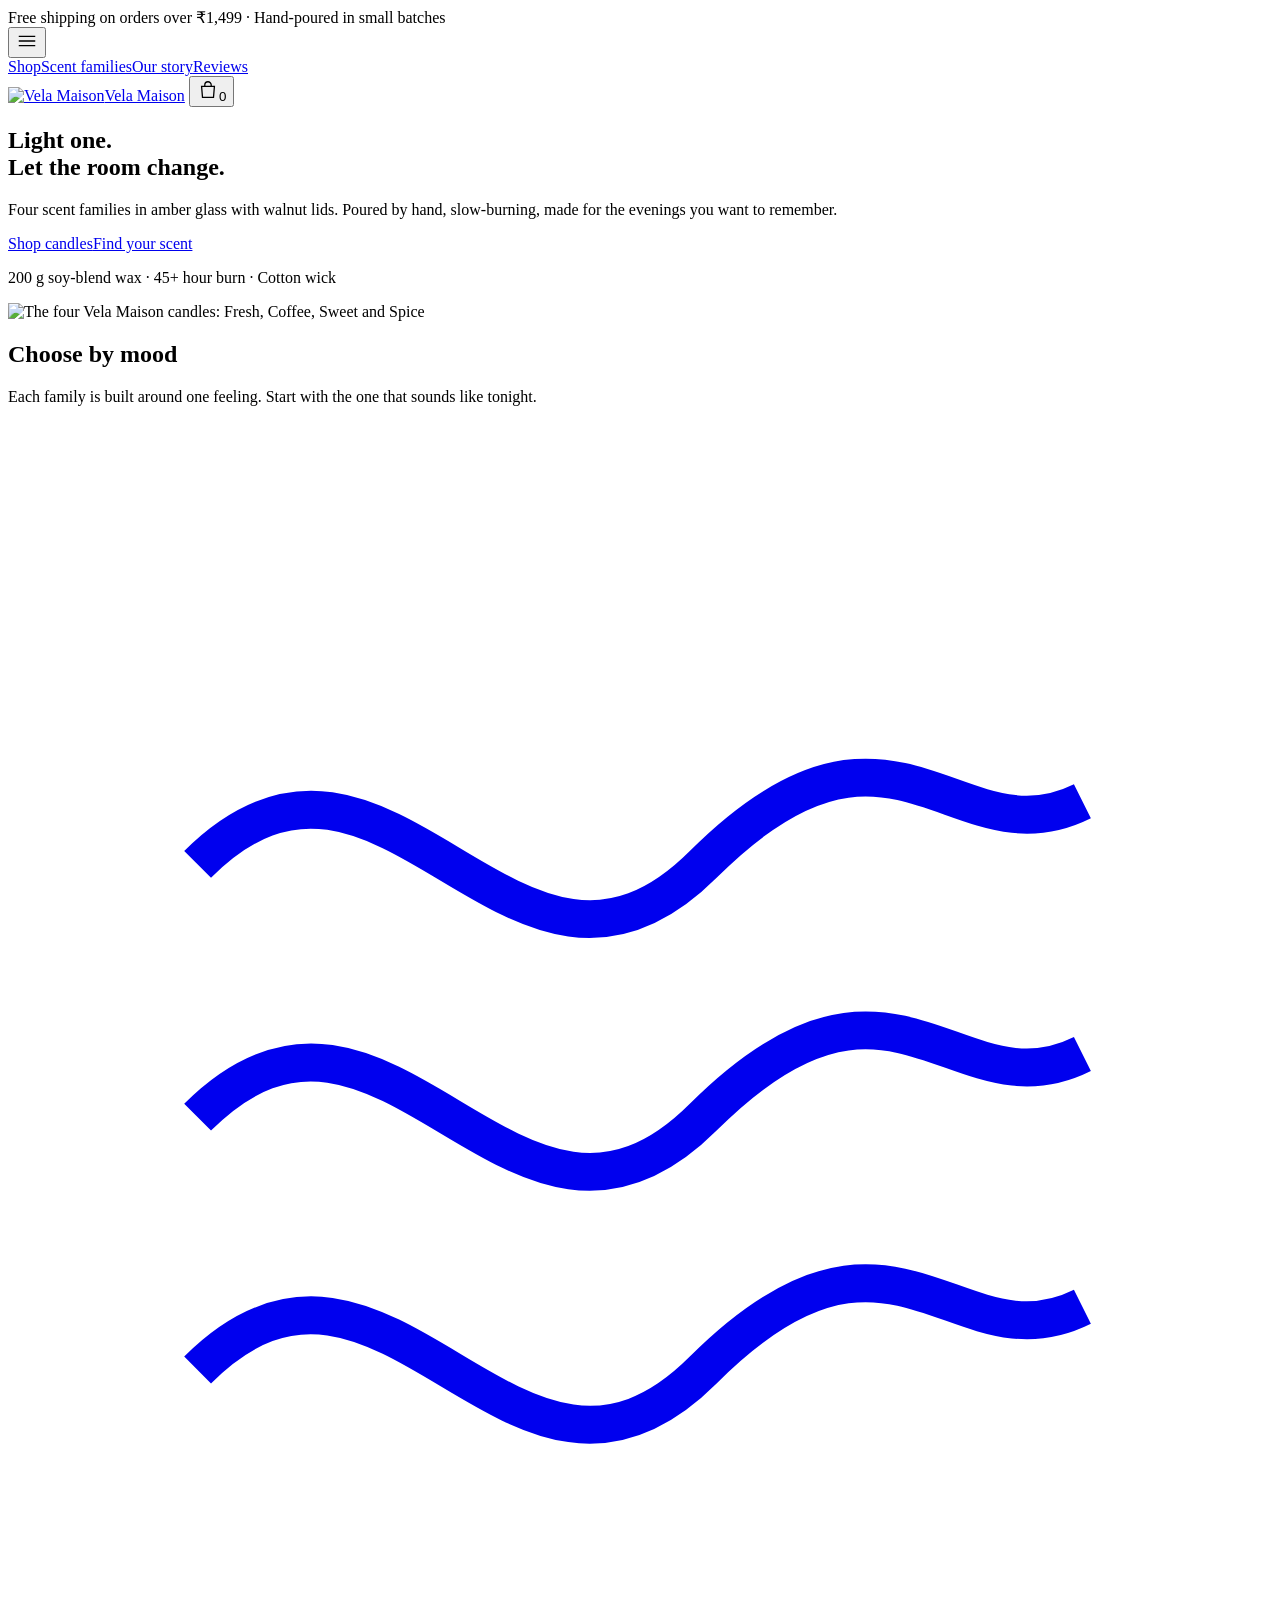
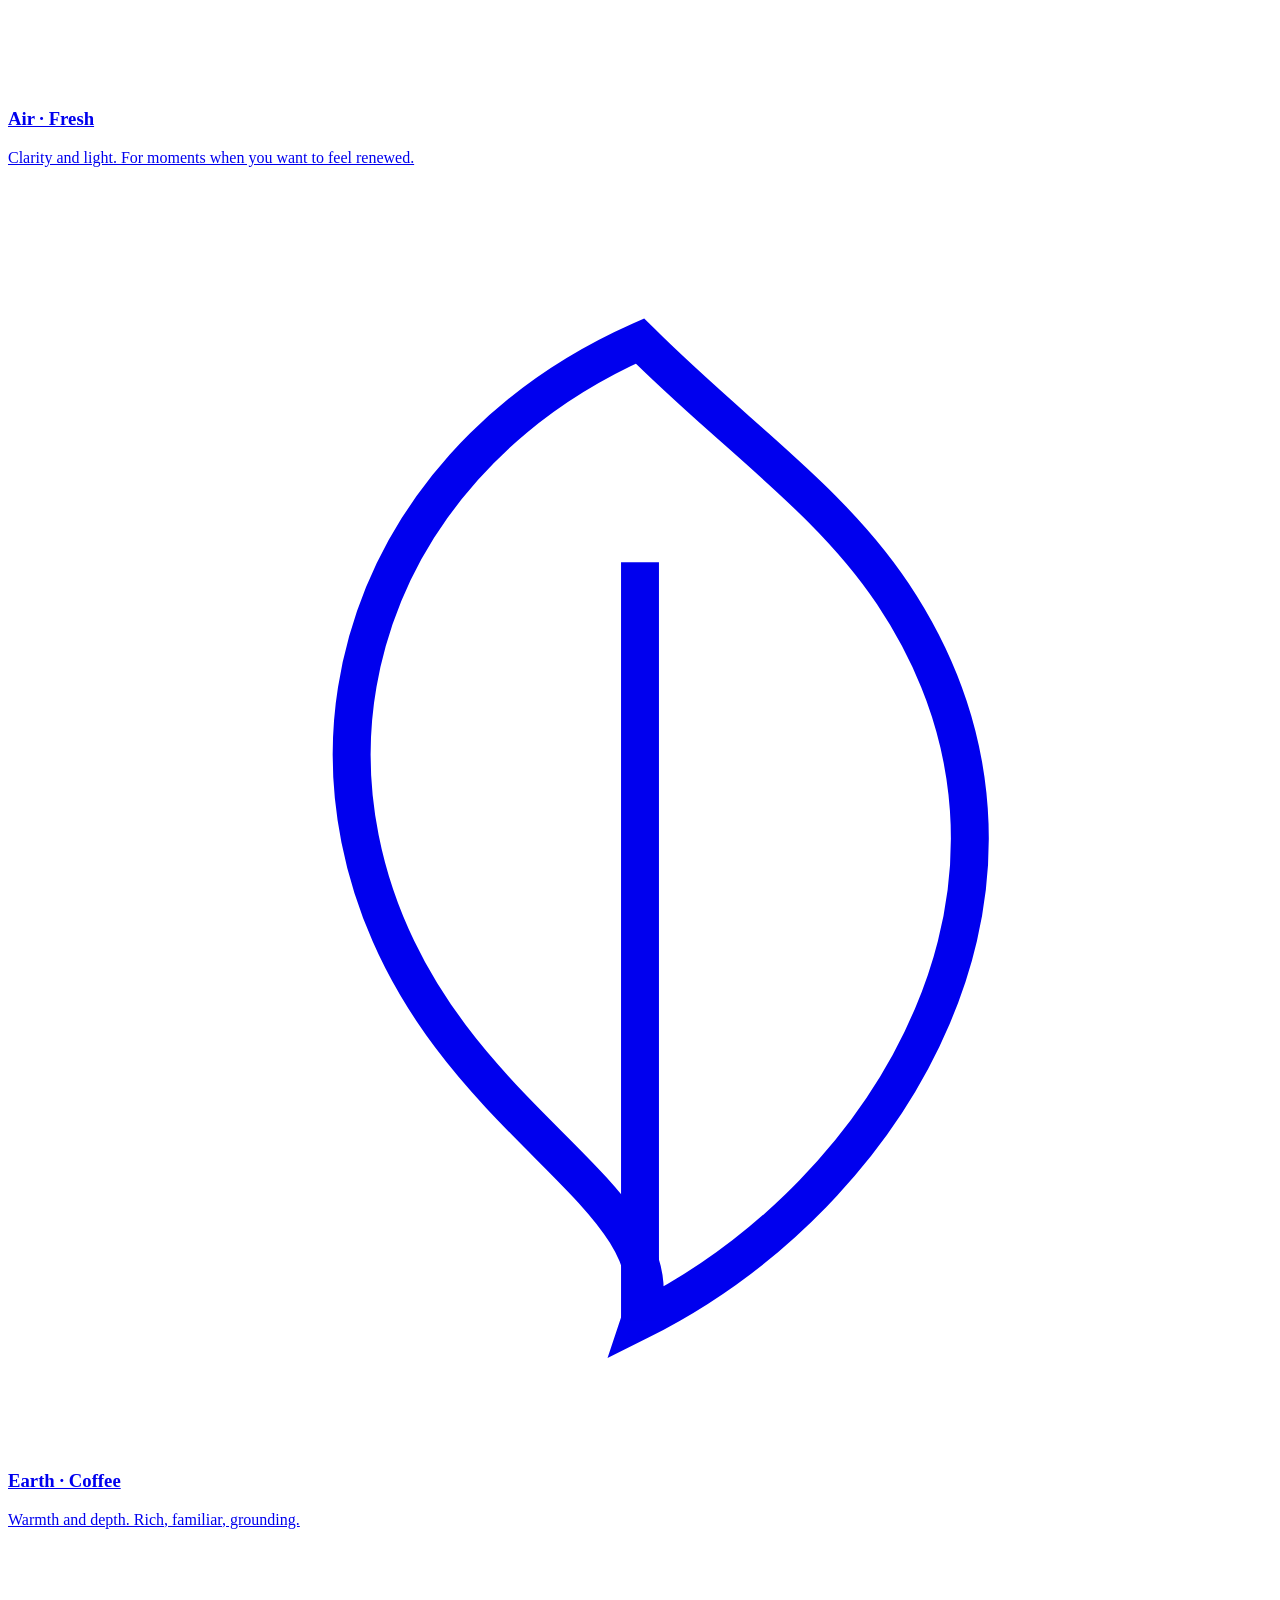
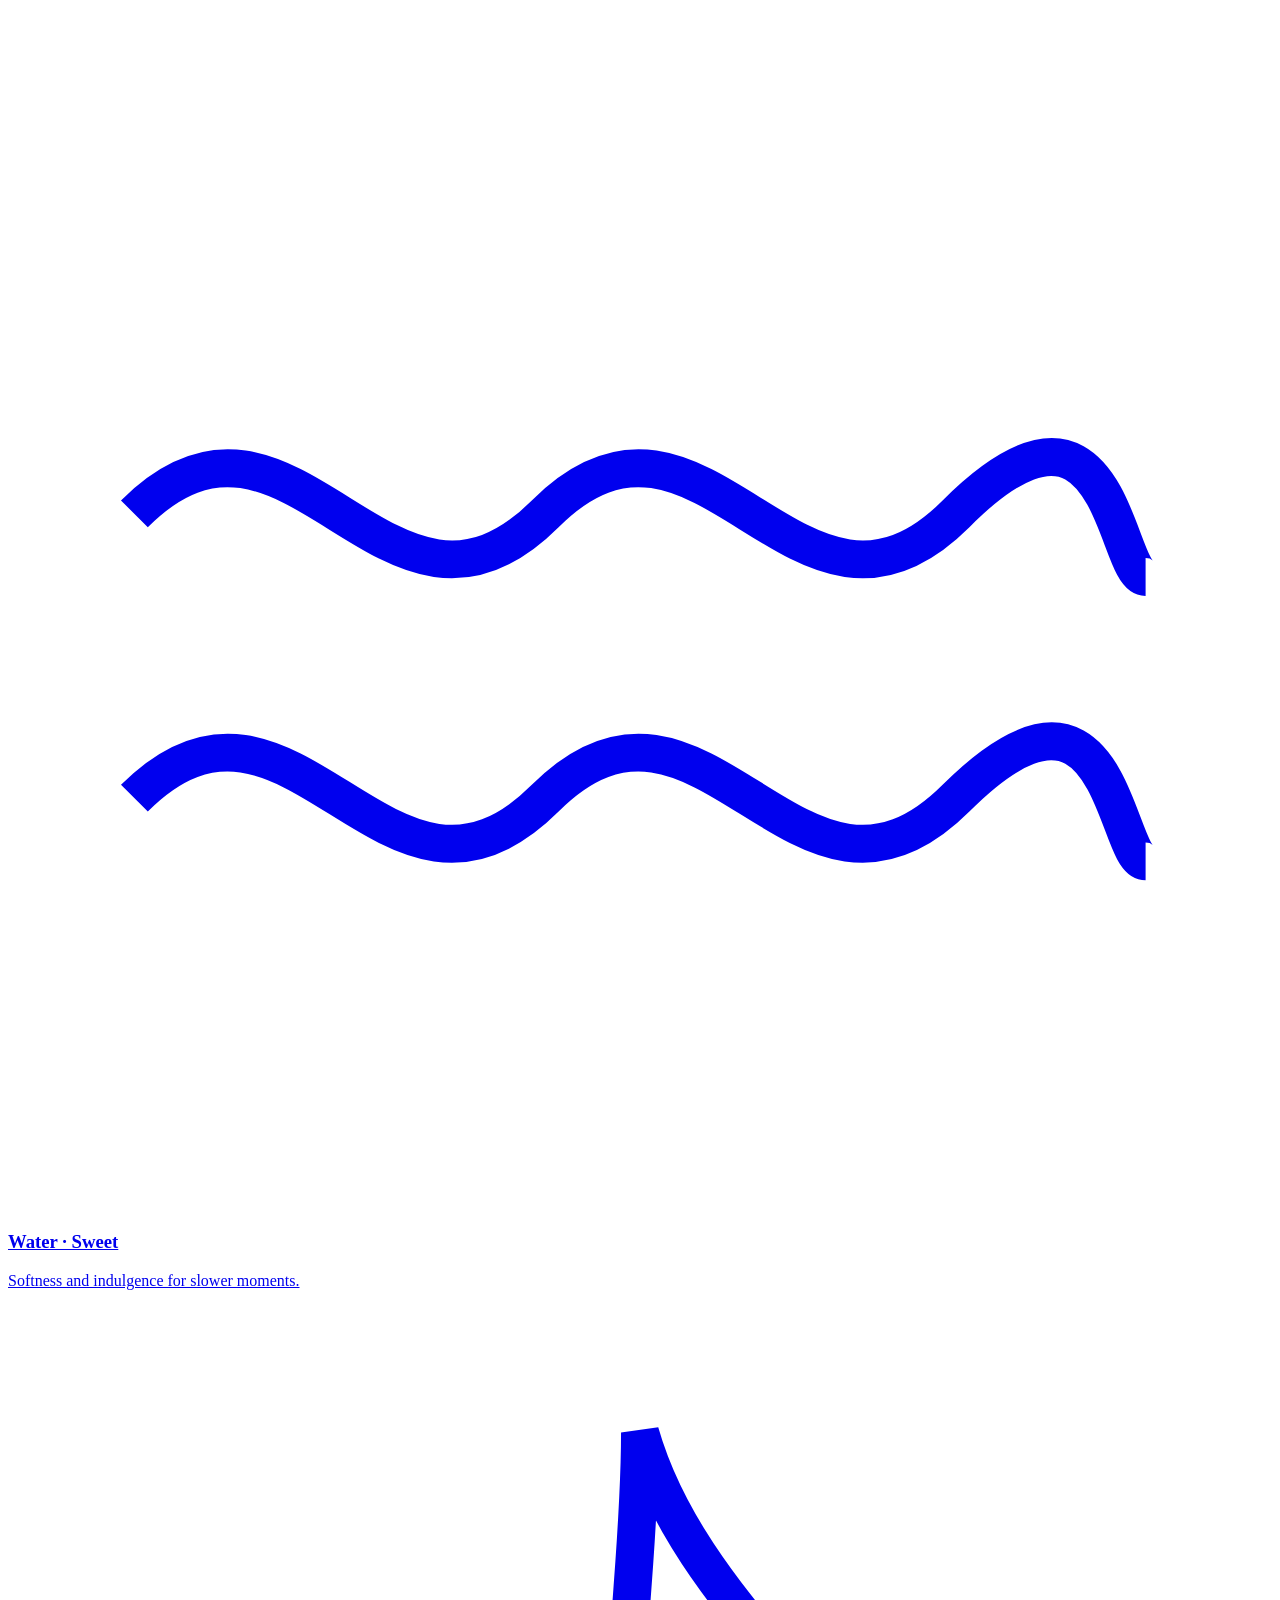
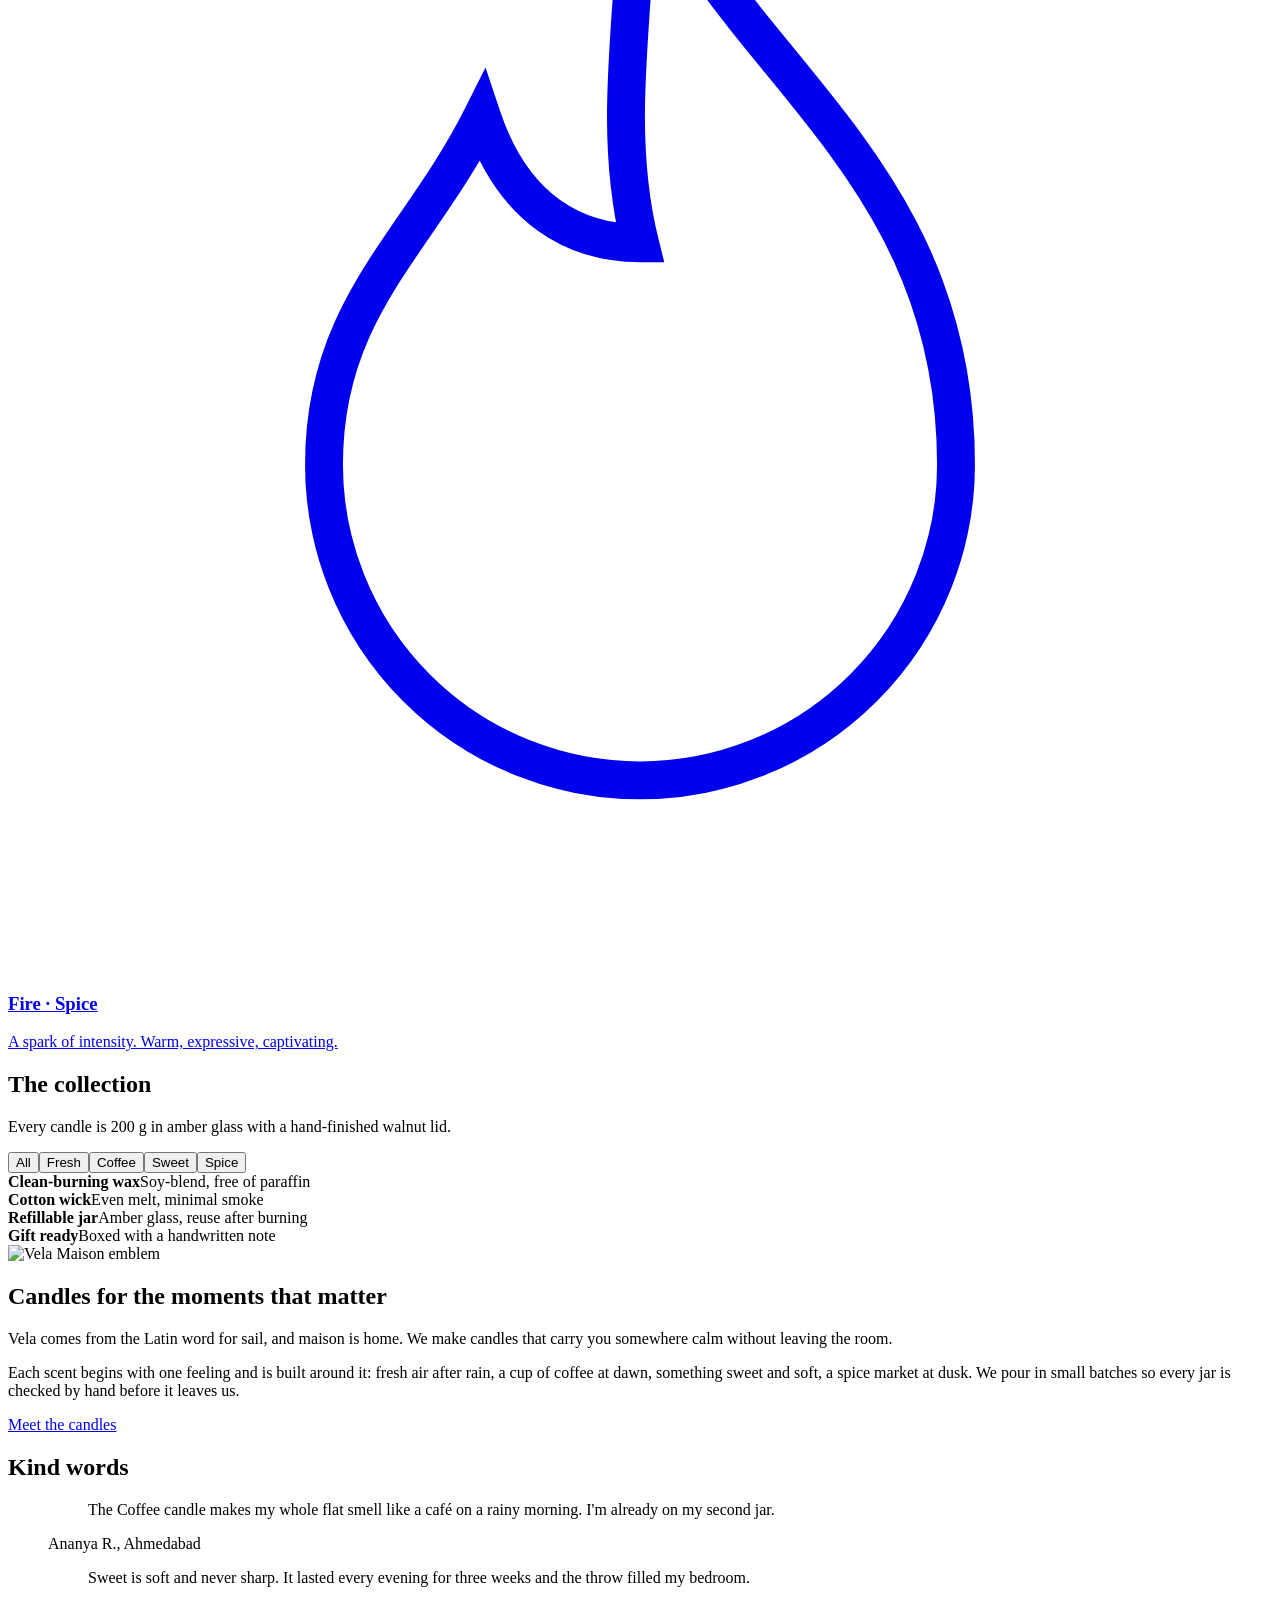
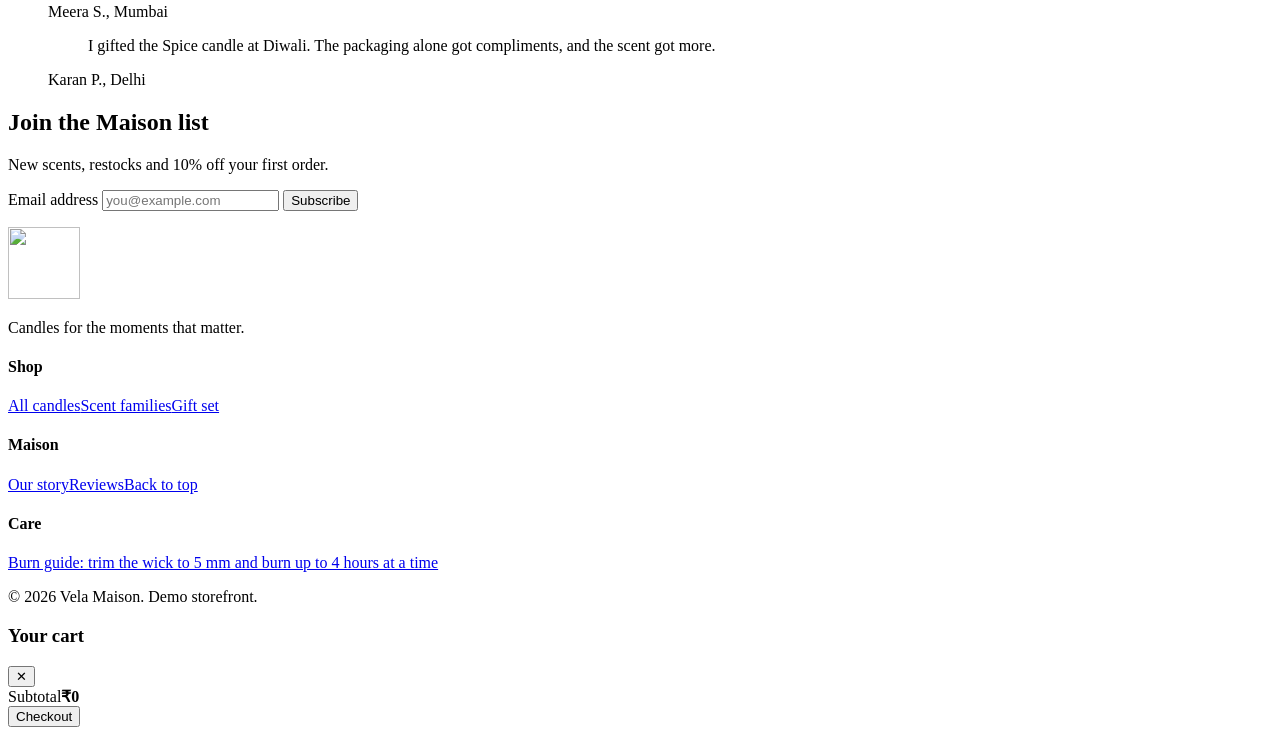
==== index.html @ 70638065 "Add index.html" ====
<!doctype html>
<html lang="en">
<head>
<meta charset="utf-8">
<meta name="viewport" content="width=device-width,initial-scale=1">
<title>Vela Maison — Candles for the moments that matter</title>
<meta name="description" content="Hand-poured candles in four scent families: Fresh, Coffee, Sweet and Spice. Amber glass, walnut lids, clean-burning wax.">
<link rel="icon" href="assets/favicon.png">
<link rel="preconnect" href="https://fonts.googleapis.com"><link rel="preconnect" href="https://fonts.gstatic.com" crossorigin>
<link href="https://fonts.googleapis.com/css2?family=Cormorant+Garamond:ital,wght@0,400;0,500;0,600;1,400&family=Jost:wght@300;400;500&display=swap" rel="stylesheet">
<link rel="stylesheet" href="assets/style.css">
</head>
<body>

<!-- section: announcement-bar -->
<div class="announce">Free shipping on orders over ₹1,499 · Hand-poured in small batches</div>

<!-- section: header -->
<header class="header" id="header">
  <button class="icon-btn menu-btn" aria-label="Open menu" data-menu-toggle><svg width="22" height="22" viewBox="0 0 24 24" fill="none" stroke="currentColor" stroke-width="1.4"><path d="M3 7h18M3 12h18M3 17h18"/></svg></button>
  <nav class="nav" id="nav" aria-label="Main">
    <a href="#collection">Shop</a><a href="#scents">Scent families</a><a href="#story">Our story</a><a href="#reviews">Reviews</a>
  </nav>
  <a class="logo" href="#top" aria-label="Vela Maison home"><img src="assets/logo.jpg" alt="Vela Maison" width="52" height="52"><span>Vela Maison</span></a>
  <button class="cart-btn" data-cart-open aria-label="Open cart"><svg width="22" height="22" viewBox="0 0 24 24" fill="none" stroke="currentColor" stroke-width="1.4"><path d="M5 8h14l-1 12H6L5 8Zm3.5 0V6.5a3.5 3.5 0 0 1 7 0V8"/></svg><span class="cart-count" data-cart-count>0</span></button>
</header>

<main id="top">
<!-- section: hero -->
<section class="hero">
  <div class="hero__copy">
    <h1>Light one.<br>Let the room change.</h1>
    <p>Four scent families in amber glass with walnut lids. Poured by hand, slow-burning, made for the evenings you want to remember.</p>
    <div class="hero__cta"><a class="btn" href="#collection">Shop candles</a><a class="btn btn--ghost" href="#scents">Find your scent</a></div>
    <p class="hero__meta">200 g soy-blend wax · 45+ hour burn · Cotton wick</p>
  </div>
  <div class="hero__media"><img src="assets/lineup.jpg" alt="The four Vela Maison candles: Fresh, Coffee, Sweet and Spice" width="1803" height="498"></div>
</section>

<!-- section: scent-families -->
<section class="section" id="scents">
  <div class="section__head"><h2>Choose by mood</h2><p>Each family is built around one feeling. Start with the one that sounds like tonight.</p></div>
  <div class="families">
    <a class="family" href="#collection" data-filter="Fresh"><svg viewBox="0 0 40 40" fill="none" stroke="currentColor" stroke-width="1.2"><path d="M6 14c6-6 10 6 16 0s8 0 12-2M6 22c6-6 10 6 16 0s8 0 12-2M6 30c6-6 10 6 16 0s8 0 12-2"/></svg><h3>Air · Fresh</h3><p>Clarity and light. For moments when you want to feel renewed.</p></a>
    <a class="family" href="#collection" data-filter="Coffee"><svg viewBox="0 0 40 40" fill="none" stroke="currentColor" stroke-width="1.2"><path d="M20 5c-9 4-12 14-6 22 3 4 7 6 6 9 8-4 14-14 8-23-2-3-5-5-8-8Z"/><path d="M20 12v24"/></svg><h3>Earth · Coffee</h3><p>Warmth and depth. Rich, familiar, grounding.</p></a>
    <a class="family" href="#collection" data-filter="Sweet"><svg viewBox="0 0 40 40" fill="none" stroke="currentColor" stroke-width="1.2"><path d="M4 18c5-5 8 5 13 0s8 5 13 0 5 2 6 2M4 27c5-5 8 5 13 0s8 5 13 0 5 2 6 2"/></svg><h3>Water · Sweet</h3><p>Softness and indulgence for slower moments.</p></a>
    <a class="family" href="#collection" data-filter="Spice"><svg viewBox="0 0 40 40" fill="none" stroke="currentColor" stroke-width="1.2"><path d="M20 4c2 7 10 10 10 20a10 10 0 0 1-20 0c0-5 3-7 5-11 1 3 3 4 5 4-1-4 0-8 0-13Z"/></svg><h3>Fire · Spice</h3><p>A spark of intensity. Warm, expressive, captivating.</p></a>
  </div>
</section>

<!-- section: product-grid -->
<section class="section section--dark" id="collection">
  <div class="section__head"><h2>The collection</h2><p>Every candle is 200 g in amber glass with a hand-finished walnut lid.</p></div>
  <div class="filters" role="tablist" aria-label="Filter by scent family">
    <button class="chip is-active" data-filter="All">All</button><button class="chip" data-filter="Fresh">Fresh</button><button class="chip" data-filter="Coffee">Coffee</button><button class="chip" data-filter="Sweet">Sweet</button><button class="chip" data-filter="Spice">Spice</button>
  </div>
  <div class="grid" id="productGrid"></div>
</section>

<!-- section: feature-band -->
<section class="band">
  <div><strong>Clean-burning wax</strong><span>Soy-blend, free of paraffin</span></div>
  <div><strong>Cotton wick</strong><span>Even melt, minimal smoke</span></div>
  <div><strong>Refillable jar</strong><span>Amber glass, reuse after burning</span></div>
  <div><strong>Gift ready</strong><span>Boxed with a handwritten note</span></div>
</section>

<!-- section: story -->
<section class="story section" id="story">
  <div class="story__media"><img src="assets/logo.jpg" alt="Vela Maison emblem" width="894" height="894" loading="lazy"></div>
  <div class="story__copy">
    <h2>Candles for the moments that matter</h2>
    <p>Vela comes from the Latin word for sail, and maison is home. We make candles that carry you somewhere calm without leaving the room.</p>
    <p>Each scent begins with one feeling and is built around it: fresh air after rain, a cup of coffee at dawn, something sweet and soft, a spice market at dusk. We pour in small batches so every jar is checked by hand before it leaves us.</p>
    <a class="btn btn--ghost" href="#collection">Meet the candles</a>
  </div>
</section>

<!-- section: reviews -->
<section class="section section--dark" id="reviews">
  <div class="section__head"><h2>Kind words</h2></div>
  <div class="reviews">
    <figure><blockquote>The Coffee candle makes my whole flat smell like a café on a rainy morning. I'm already on my second jar.</blockquote><figcaption>Ananya R., Ahmedabad</figcaption></figure>
    <figure><blockquote>Sweet is soft and never sharp. It lasted every evening for three weeks and the throw filled my bedroom.</blockquote><figcaption>Meera S., Mumbai</figcaption></figure>
    <figure><blockquote>I gifted the Spice candle at Diwali. The packaging alone got compliments, and the scent got more.</blockquote><figcaption>Karan P., Delhi</figcaption></figure>
  </div>
</section>

<!-- section: newsletter -->
<section class="section news">
  <h2>Join the Maison list</h2>
  <p>New scents, restocks and 10% off your first order.</p>
  <form class="news__form" id="newsForm" novalidate>
    <label class="sr" for="email">Email address</label>
    <input id="email" type="email" placeholder="you@example.com" required autocomplete="email">
    <button class="btn" type="submit">Subscribe</button>
  </form>
  <p class="news__msg" id="newsMsg" role="status"></p>
</section>
</main>

<!-- section: footer -->
<footer class="footer">
  <div class="footer__brand"><img src="assets/logo.jpg" alt="" width="72" height="72"><p>Candles for the moments that matter.</p></div>
  <div><h4>Shop</h4><a href="#collection">All candles</a><a href="#scents">Scent families</a><a href="#collection">Gift set</a></div>
  <div><h4>Maison</h4><a href="#story">Our story</a><a href="#reviews">Reviews</a><a href="#top">Back to top</a></div>
  <div><h4>Care</h4><a href="#story">Burn guide: trim the wick to 5 mm and burn up to 4 hours at a time</a></div>
  <p class="footer__legal">© 2026 Vela Maison. Demo storefront.</p>
</footer>

<!-- section: cart-drawer -->
<div class="overlay" data-close></div>
<aside class="drawer" id="cart" aria-label="Cart" aria-hidden="true">
  <div class="drawer__head"><h3>Your cart</h3><button class="icon-btn" data-close aria-label="Close cart">✕</button></div>
  <div class="drawer__body" id="cartItems"></div>
  <div class="drawer__foot">
    <div class="ship" id="shipNote"></div>
    <div class="row"><span>Subtotal</span><strong id="cartTotal">₹0</strong></div>
    <button class="btn btn--full" id="checkoutBtn">Checkout</button>
  </div>
</aside>

<!-- section: quick-view -->
<div class="modal" id="modal" aria-hidden="true" role="dialog" aria-modal="true" aria-label="Product details"><div class="modal__box" id="modalBox"></div></div>
<div class="toast" id="toast" role="status"></div>
<script src="assets/app.js"></script>
</body>
</html>
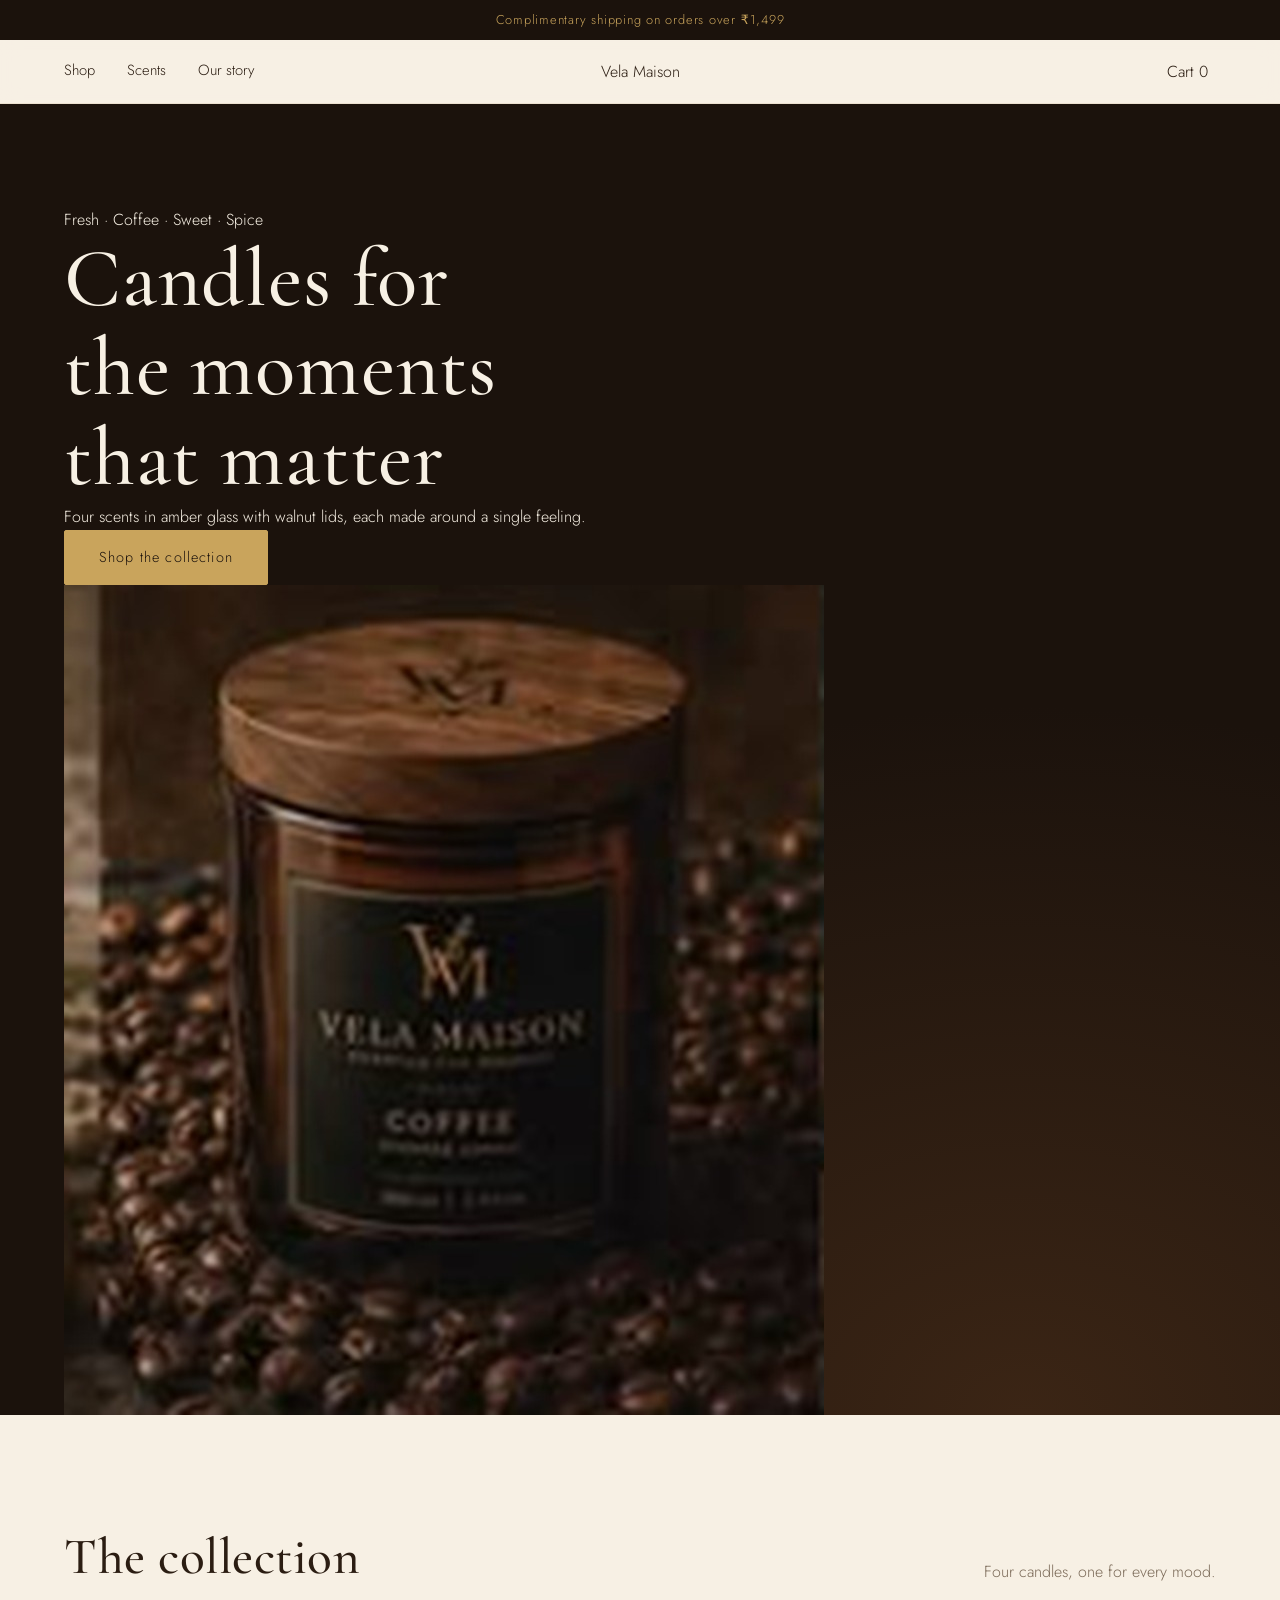
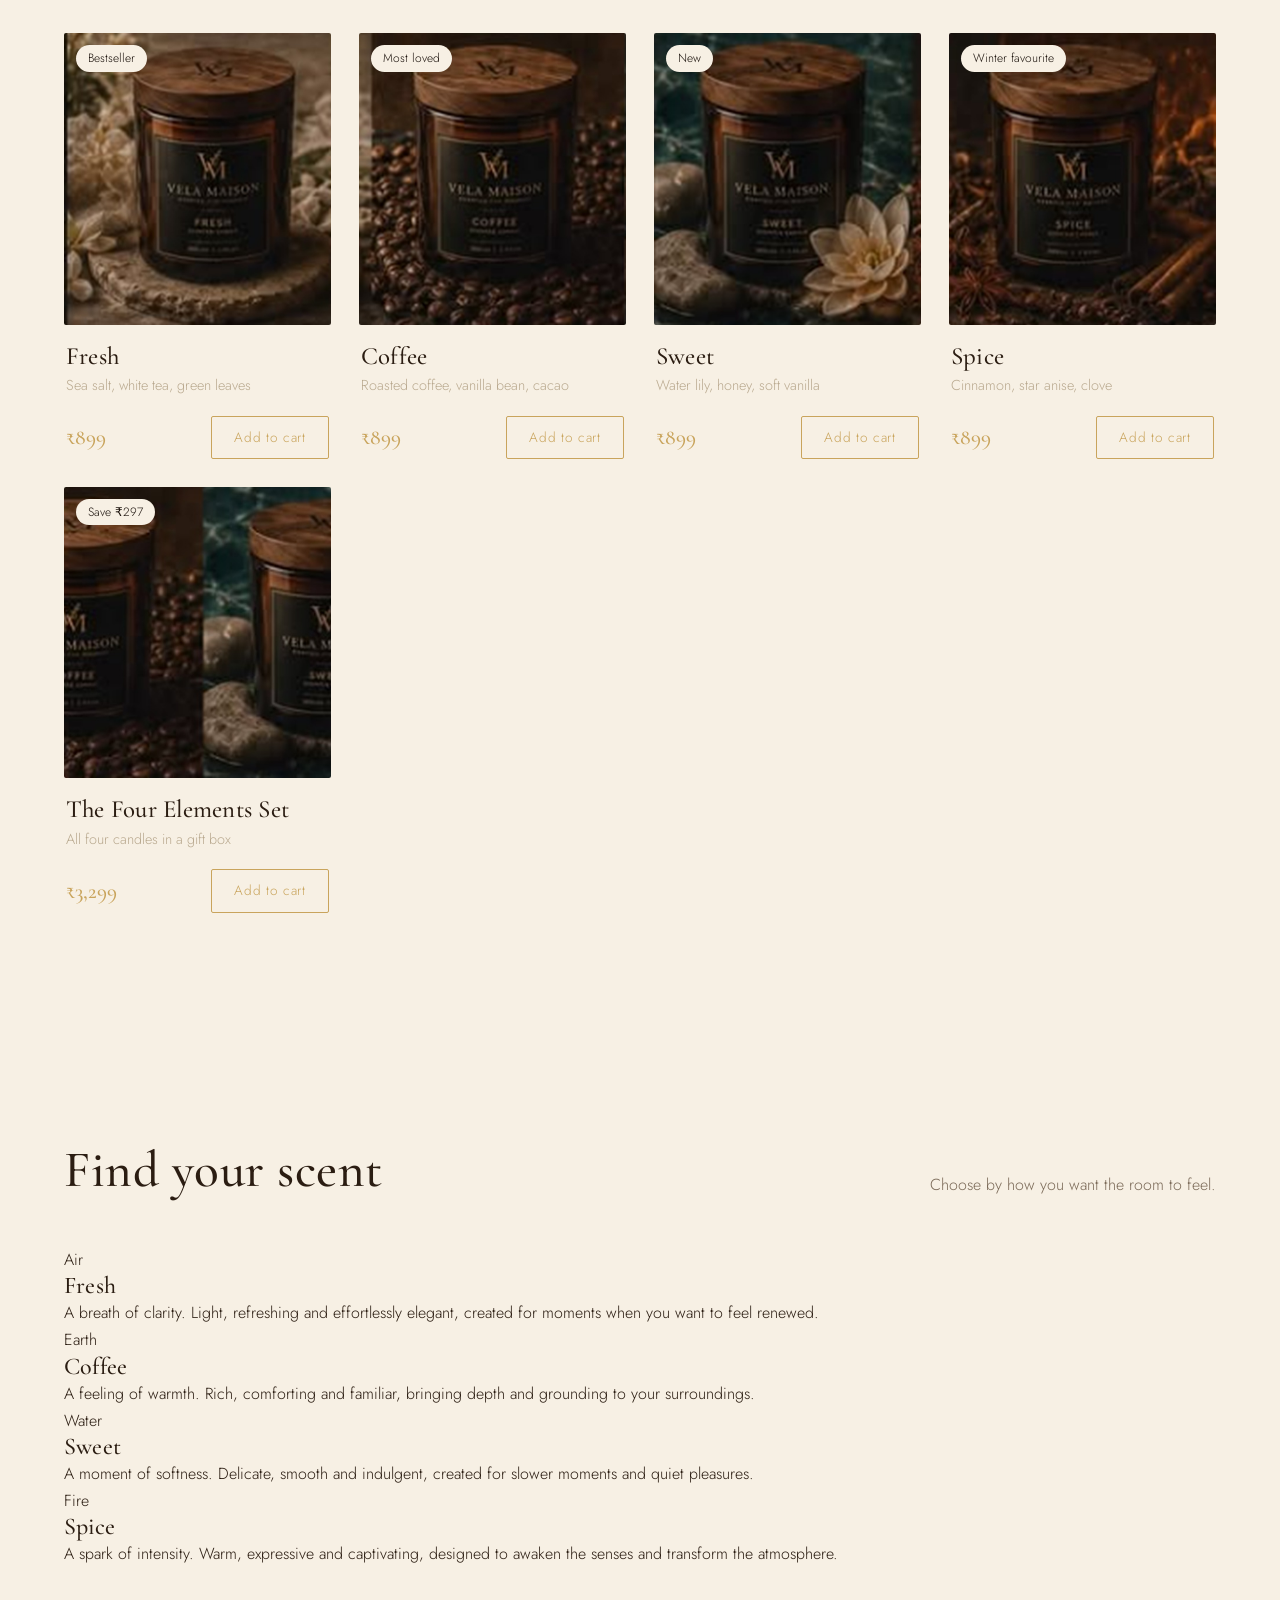
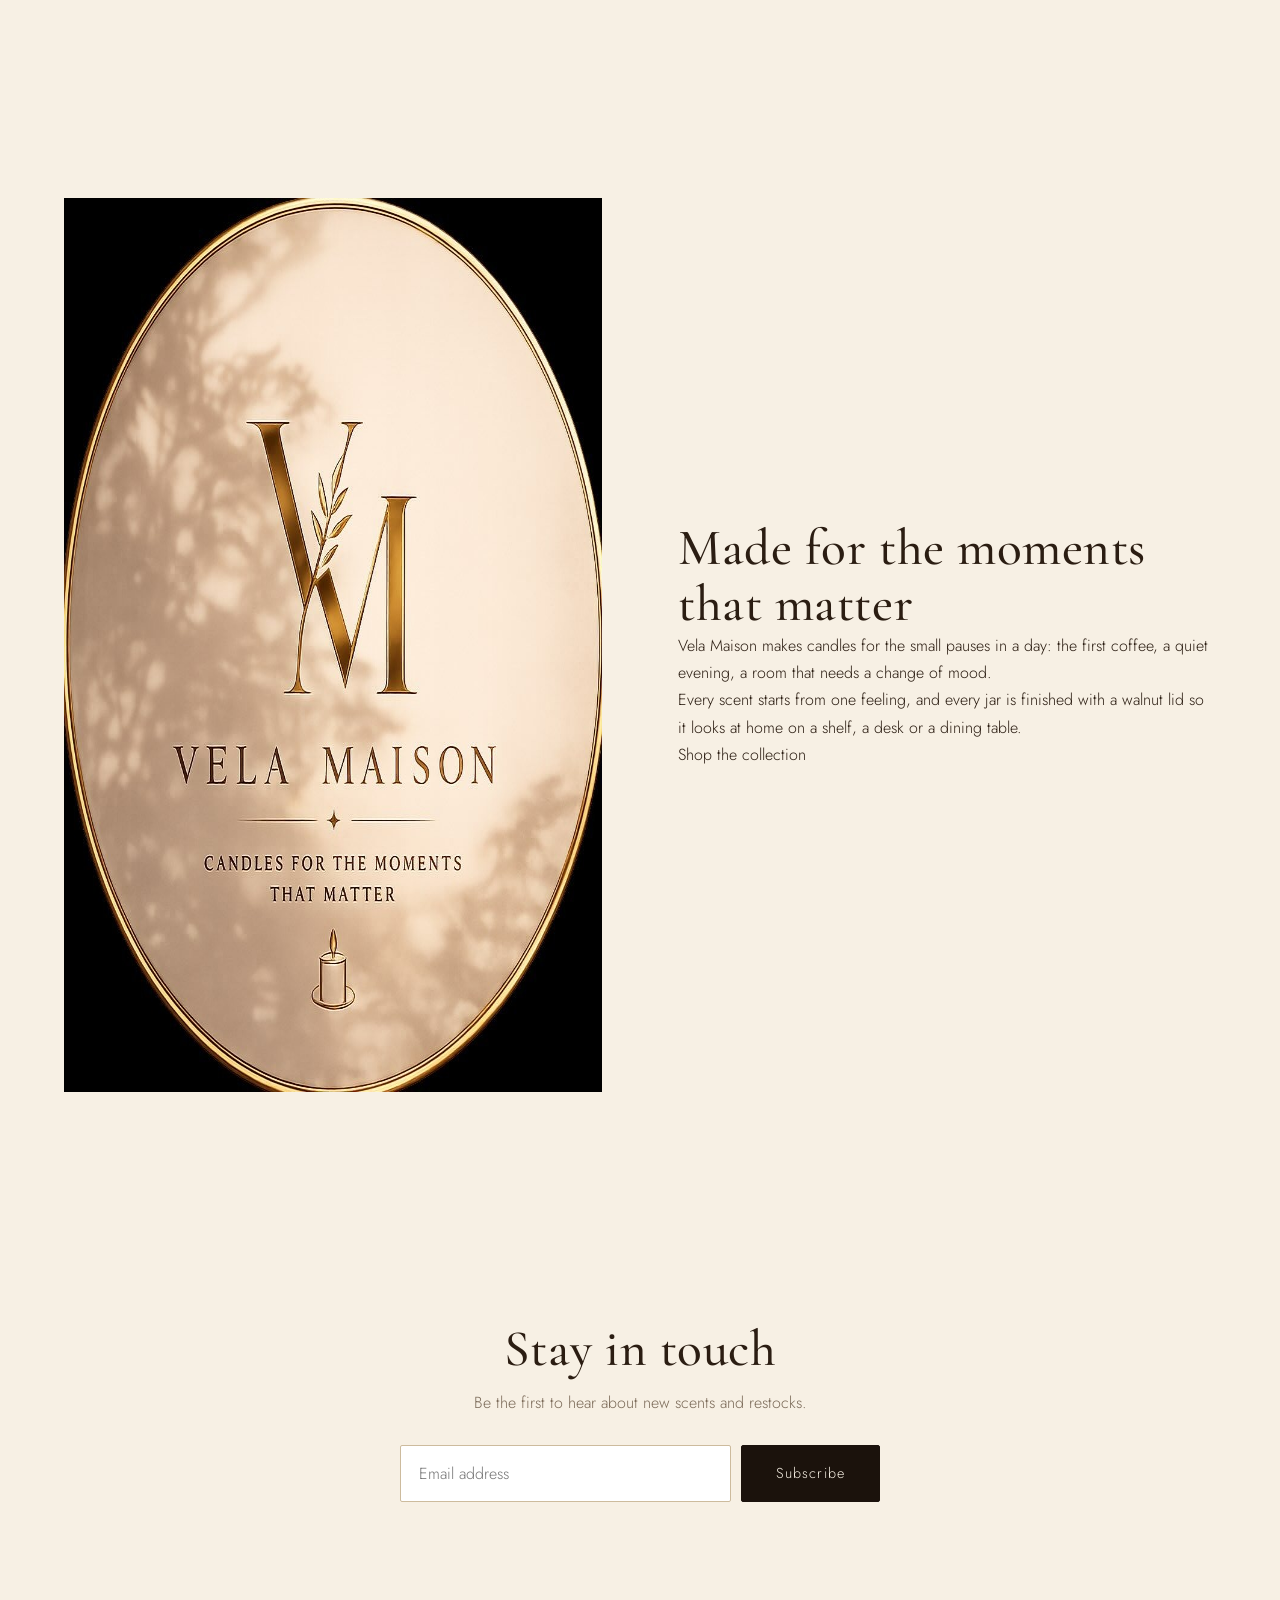
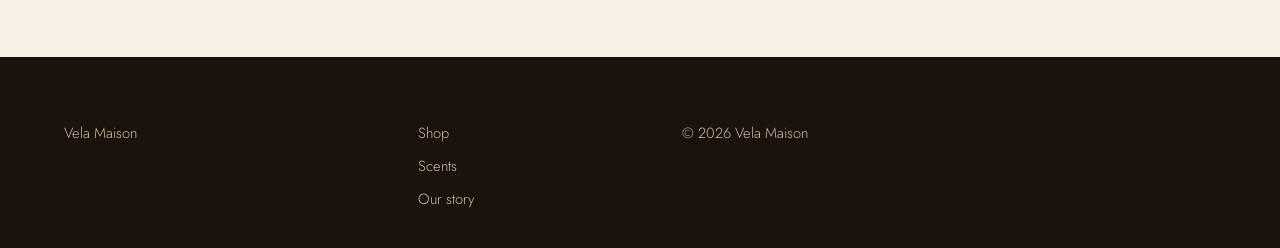
==== commit 9c306352: "Add index.html" ====
--- a/index.html
+++ b/index.html
@@ -3,96 +3,73 @@
 <head>
 <meta charset="utf-8">
 <meta name="viewport" content="width=device-width,initial-scale=1">
-<title>Vela Maison — Candles for the moments that matter</title>
-<meta name="description" content="Hand-poured candles in four scent families: Fresh, Coffee, Sweet and Spice. Amber glass, walnut lids, clean-burning wax.">
+<title>Vela Maison | Candles for the moments that matter</title>
+<meta name="description" content="Candles in four scent families: Fresh, Coffee, Sweet and Spice. Amber glass jars with walnut lids.">
 <link rel="icon" href="assets/favicon.png">
 <link rel="preconnect" href="https://fonts.googleapis.com"><link rel="preconnect" href="https://fonts.gstatic.com" crossorigin>
-<link href="https://fonts.googleapis.com/css2?family=Cormorant+Garamond:ital,wght@0,400;0,500;0,600;1,400&family=Jost:wght@300;400;500&display=swap" rel="stylesheet">
+<link href="https://fonts.googleapis.com/css2?family=Cormorant+Garamond:ital,wght@0,400;0,500;1,400&family=Jost:wght@300;400;500&display=swap" rel="stylesheet">
 <link rel="stylesheet" href="assets/style.css">
 </head>
 <body>
 
 <!-- section: announcement-bar -->
-<div class="announce">Free shipping on orders over ₹1,499 · Hand-poured in small batches</div>
+<div class="announce">Complimentary shipping on orders over ₹1,499</div>
 
 <!-- section: header -->
-<header class="header" id="header">
-  <button class="icon-btn menu-btn" aria-label="Open menu" data-menu-toggle><svg width="22" height="22" viewBox="0 0 24 24" fill="none" stroke="currentColor" stroke-width="1.4"><path d="M3 7h18M3 12h18M3 17h18"/></svg></button>
-  <nav class="nav" id="nav" aria-label="Main">
-    <a href="#collection">Shop</a><a href="#scents">Scent families</a><a href="#story">Our story</a><a href="#reviews">Reviews</a>
-  </nav>
-  <a class="logo" href="#top" aria-label="Vela Maison home"><img src="assets/logo.jpg" alt="Vela Maison" width="52" height="52"><span>Vela Maison</span></a>
-  <button class="cart-btn" data-cart-open aria-label="Open cart"><svg width="22" height="22" viewBox="0 0 24 24" fill="none" stroke="currentColor" stroke-width="1.4"><path d="M5 8h14l-1 12H6L5 8Zm3.5 0V6.5a3.5 3.5 0 0 1 7 0V8"/></svg><span class="cart-count" data-cart-count>0</span></button>
+<header class="header">
+  <button class="icon-btn menu-btn" aria-label="Menu" data-menu-toggle><svg width="22" height="22" viewBox="0 0 24 24" fill="none" stroke="currentColor" stroke-width="1.3"><path d="M3 8h18M3 16h18"/></svg></button>
+  <nav class="nav" id="nav" aria-label="Main"><a href="#shop">Shop</a><a href="#scents">Scents</a><a href="#story">Our story</a></nav>
+  <a class="wordmark" href="#top">Vela Maison</a>
+  <button class="cart-btn" data-cart-open aria-label="Open cart">Cart <span data-cart-count>0</span></button>
 </header>
 
 <main id="top">
 <!-- section: hero -->
 <section class="hero">
-  <div class="hero__copy">
-    <h1>Light one.<br>Let the room change.</h1>
-    <p>Four scent families in amber glass with walnut lids. Poured by hand, slow-burning, made for the evenings you want to remember.</p>
-    <div class="hero__cta"><a class="btn" href="#collection">Shop candles</a><a class="btn btn--ghost" href="#scents">Find your scent</a></div>
-    <p class="hero__meta">200 g soy-blend wax · 45+ hour burn · Cotton wick</p>
+  <div class="hero__text">
+    <p class="hero__kicker">Fresh · Coffee · Sweet · Spice</p>
+    <h1>Candles for the moments that matter</h1>
+    <p class="hero__sub">Four scents in amber glass with walnut lids, each made around a single feeling.</p>
+    <a class="btn" href="#shop">Shop the collection</a>
   </div>
-  <div class="hero__media"><img src="assets/lineup.jpg" alt="The four Vela Maison candles: Fresh, Coffee, Sweet and Spice" width="1803" height="498"></div>
+  <a class="hero__img" href="#shop" aria-label="Shop the collection"><img src="assets/coffee.jpg" alt="Coffee candle in amber glass with a walnut lid, resting on coffee beans" width="760" height="830"></a>
 </section>
 
-<!-- section: scent-families -->
-<section class="section" id="scents">
-  <div class="section__head"><h2>Choose by mood</h2><p>Each family is built around one feeling. Start with the one that sounds like tonight.</p></div>
-  <div class="families">
-    <a class="family" href="#collection" data-filter="Fresh"><svg viewBox="0 0 40 40" fill="none" stroke="currentColor" stroke-width="1.2"><path d="M6 14c6-6 10 6 16 0s8 0 12-2M6 22c6-6 10 6 16 0s8 0 12-2M6 30c6-6 10 6 16 0s8 0 12-2"/></svg><h3>Air · Fresh</h3><p>Clarity and light. For moments when you want to feel renewed.</p></a>
-    <a class="family" href="#collection" data-filter="Coffee"><svg viewBox="0 0 40 40" fill="none" stroke="currentColor" stroke-width="1.2"><path d="M20 5c-9 4-12 14-6 22 3 4 7 6 6 9 8-4 14-14 8-23-2-3-5-5-8-8Z"/><path d="M20 12v24"/></svg><h3>Earth · Coffee</h3><p>Warmth and depth. Rich, familiar, grounding.</p></a>
-    <a class="family" href="#collection" data-filter="Sweet"><svg viewBox="0 0 40 40" fill="none" stroke="currentColor" stroke-width="1.2"><path d="M4 18c5-5 8 5 13 0s8 5 13 0 5 2 6 2M4 27c5-5 8 5 13 0s8 5 13 0 5 2 6 2"/></svg><h3>Water · Sweet</h3><p>Softness and indulgence for slower moments.</p></a>
-    <a class="family" href="#collection" data-filter="Spice"><svg viewBox="0 0 40 40" fill="none" stroke="currentColor" stroke-width="1.2"><path d="M20 4c2 7 10 10 10 20a10 10 0 0 1-20 0c0-5 3-7 5-11 1 3 3 4 5 4-1-4 0-8 0-13Z"/></svg><h3>Fire · Spice</h3><p>A spark of intensity. Warm, expressive, captivating.</p></a>
+<!-- section: product-grid -->
+<section class="section" id="shop">
+  <div class="section__head"><h2>The collection</h2><p>Four candles, one for every mood.</p></div>
+  <div class="grid" id="productGrid"></div>
+</section>
+
+<!-- section: scent-guide -->
+<section class="section section--tint" id="scents">
+  <div class="section__head"><h2>Find your scent</h2><p>Choose by how you want the room to feel.</p></div>
+  <div class="guide">
+    <a href="#shop" data-view="fresh"><span>Air</span><h3>Fresh</h3><p>A breath of clarity. Light, refreshing and effortlessly elegant, created for moments when you want to feel renewed.</p></a>
+    <a href="#shop" data-view="coffee"><span>Earth</span><h3>Coffee</h3><p>A feeling of warmth. Rich, comforting and familiar, bringing depth and grounding to your surroundings.</p></a>
+    <a href="#shop" data-view="sweet"><span>Water</span><h3>Sweet</h3><p>A moment of softness. Delicate, smooth and indulgent, created for slower moments and quiet pleasures.</p></a>
+    <a href="#shop" data-view="spice"><span>Fire</span><h3>Spice</h3><p>A spark of intensity. Warm, expressive and captivating, designed to awaken the senses and transform the atmosphere.</p></a>
   </div>
 </section>
 
-<!-- section: product-grid -->
-<section class="section section--dark" id="collection">
-  <div class="section__head"><h2>The collection</h2><p>Every candle is 200 g in amber glass with a hand-finished walnut lid.</p></div>
-  <div class="filters" role="tablist" aria-label="Filter by scent family">
-    <button class="chip is-active" data-filter="All">All</button><button class="chip" data-filter="Fresh">Fresh</button><button class="chip" data-filter="Coffee">Coffee</button><button class="chip" data-filter="Sweet">Sweet</button><button class="chip" data-filter="Spice">Spice</button>
-  </div>
-  <div class="grid" id="productGrid"></div>
-</section>
-
-<!-- section: feature-band -->
-<section class="band">
-  <div><strong>Clean-burning wax</strong><span>Soy-blend, free of paraffin</span></div>
-  <div><strong>Cotton wick</strong><span>Even melt, minimal smoke</span></div>
-  <div><strong>Refillable jar</strong><span>Amber glass, reuse after burning</span></div>
-  <div><strong>Gift ready</strong><span>Boxed with a handwritten note</span></div>
-</section>
-
 <!-- section: story -->
-<section class="story section" id="story">
-  <div class="story__media"><img src="assets/logo.jpg" alt="Vela Maison emblem" width="894" height="894" loading="lazy"></div>
-  <div class="story__copy">
-    <h2>Candles for the moments that matter</h2>
-    <p>Vela comes from the Latin word for sail, and maison is home. We make candles that carry you somewhere calm without leaving the room.</p>
-    <p>Each scent begins with one feeling and is built around it: fresh air after rain, a cup of coffee at dawn, something sweet and soft, a spice market at dusk. We pour in small batches so every jar is checked by hand before it leaves us.</p>
-    <a class="btn btn--ghost" href="#collection">Meet the candles</a>
-  </div>
-</section>
-
-<!-- section: reviews -->
-<section class="section section--dark" id="reviews">
-  <div class="section__head"><h2>Kind words</h2></div>
-  <div class="reviews">
-    <figure><blockquote>The Coffee candle makes my whole flat smell like a café on a rainy morning. I'm already on my second jar.</blockquote><figcaption>Ananya R., Ahmedabad</figcaption></figure>
-    <figure><blockquote>Sweet is soft and never sharp. It lasted every evening for three weeks and the throw filled my bedroom.</blockquote><figcaption>Meera S., Mumbai</figcaption></figure>
-    <figure><blockquote>I gifted the Spice candle at Diwali. The packaging alone got compliments, and the scent got more.</blockquote><figcaption>Karan P., Delhi</figcaption></figure>
+<section class="section story" id="story">
+  <img src="assets/logo.jpg" alt="Vela Maison emblem" width="894" height="894" loading="lazy">
+  <div>
+    <h2>Made for the moments that matter</h2>
+    <p>Vela Maison makes candles for the small pauses in a day: the first coffee, a quiet evening, a room that needs a change of mood.</p>
+    <p>Every scent starts from one feeling, and every jar is finished with a walnut lid so it looks at home on a shelf, a desk or a dining table.</p>
+    <a class="link" href="#shop">Shop the collection</a>
   </div>
 </section>
 
 <!-- section: newsletter -->
 <section class="section news">
-  <h2>Join the Maison list</h2>
-  <p>New scents, restocks and 10% off your first order.</p>
+  <h2>Stay in touch</h2>
+  <p>Be the first to hear about new scents and restocks.</p>
   <form class="news__form" id="newsForm" novalidate>
     <label class="sr" for="email">Email address</label>
-    <input id="email" type="email" placeholder="you@example.com" required autocomplete="email">
+    <input id="email" type="email" placeholder="Email address" required autocomplete="email">
     <button class="btn" type="submit">Subscribe</button>
   </form>
   <p class="news__msg" id="newsMsg" role="status"></p>
@@ -101,17 +78,15 @@
 
 <!-- section: footer -->
 <footer class="footer">
-  <div class="footer__brand"><img src="assets/logo.jpg" alt="" width="72" height="72"><p>Candles for the moments that matter.</p></div>
-  <div><h4>Shop</h4><a href="#collection">All candles</a><a href="#scents">Scent families</a><a href="#collection">Gift set</a></div>
-  <div><h4>Maison</h4><a href="#story">Our story</a><a href="#reviews">Reviews</a><a href="#top">Back to top</a></div>
-  <div><h4>Care</h4><a href="#story">Burn guide: trim the wick to 5 mm and burn up to 4 hours at a time</a></div>
-  <p class="footer__legal">© 2026 Vela Maison. Demo storefront.</p>
+  <a class="wordmark" href="#top">Vela Maison</a>
+  <nav aria-label="Footer"><a href="#shop">Shop</a><a href="#scents">Scents</a><a href="#story">Our story</a></nav>
+  <p>© 2026 Vela Maison</p>
 </footer>
 
 <!-- section: cart-drawer -->
 <div class="overlay" data-close></div>
 <aside class="drawer" id="cart" aria-label="Cart" aria-hidden="true">
-  <div class="drawer__head"><h3>Your cart</h3><button class="icon-btn" data-close aria-label="Close cart">✕</button></div>
+  <div class="drawer__head"><h3>Cart</h3><button class="icon-btn" data-close aria-label="Close cart">✕</button></div>
   <div class="drawer__body" id="cartItems"></div>
   <div class="drawer__foot">
     <div class="ship" id="shipNote"></div>
--- a/assets/style.css
+++ b/assets/style.css
@@ -0,0 +1,156 @@
+/* Vela Maison — design tokens map to Shopify theme settings (settings_schema.json) */
+:root{
+  --walnut:#1b120c; --bark:#2a1c12; --amber:#8a5a2b; --brass:#c9a45c; --brass-dk:#9c7a38;
+  --ivory:#f7f0e4; --linen:#ece1cf; --ink:#2b1d12; --muted:#7b6a58;
+  --serif:'Cormorant Garamond',Georgia,serif; --sans:'Jost',system-ui,sans-serif;
+  --r:2px; --pad:clamp(20px,5vw,72px); --max:1280px;
+}
+*{box-sizing:border-box;margin:0}
+html{scroll-behavior:smooth;scroll-padding-top:90px}
+body{font:300 16px/1.7 var(--sans);color:var(--ink);background:var(--ivory);-webkit-font-smoothing:antialiased}
+img{max-width:100%;display:block}
+a{color:inherit;text-decoration:none}
+button{font:inherit;cursor:pointer;color:inherit;background:none;border:0}
+:focus-visible{outline:2px solid var(--brass);outline-offset:3px}
+.sr{position:absolute;width:1px;height:1px;overflow:hidden;clip:rect(0 0 0 0)}
+h1,h2,h3,h4{font-family:var(--serif);font-weight:500;line-height:1.08;letter-spacing:.01em}
+h1{font-size:clamp(2.8rem,6.5vw,5.6rem)} h2{font-size:clamp(2rem,4vw,3.2rem)} h3{font-size:1.5rem}
+
+.announce{background:var(--walnut);color:var(--brass);text-align:center;font-size:.8rem;letter-spacing:.06em;padding:9px var(--pad)}
+
+.header{position:sticky;top:0;z-index:30;display:grid;grid-template-columns:1fr auto 1fr;align-items:center;padding:10px var(--pad);background:rgba(247,240,228,.94);backdrop-filter:blur(10px);border-bottom:1px solid var(--linen)}
+.logo{display:flex;align-items:center;gap:12px;justify-self:center;font:500 1.5rem var(--serif);letter-spacing:.14em}
+.logo img{width:46px;height:46px;border-radius:50%}
+.nav{display:flex;gap:32px;font-size:.92rem}
+.nav a{padding:6px 0;border-bottom:1px solid transparent;transition:border-color .2s}
+.nav a:hover{border-color:var(--brass)}
+.menu-btn{display:none}
+.cart-btn{justify-self:end;position:relative;padding:8px}
+.cart-count{position:absolute;top:0;right:-2px;min-width:18px;height:18px;border-radius:9px;background:var(--amber);color:#fff;font-size:.7rem;display:grid;place-items:center;transition:transform .25s}
+.cart-count.bump{transform:scale(1.4)}
+
+.btn{display:inline-block;padding:14px 34px;background:var(--walnut);color:var(--ivory);font-size:.9rem;letter-spacing:.08em;border:1px solid var(--walnut);border-radius:var(--r);transition:background .2s,color .2s}
+.btn:hover{background:var(--amber);border-color:var(--amber)}
+.btn--ghost{background:transparent;color:inherit;border-color:currentColor}
+.btn--ghost:hover{background:var(--walnut);color:var(--ivory)}
+.btn--full{width:100%;text-align:center}
+
+/* hero: the one bold moment */
+.hero{background:radial-gradient(120% 90% at 80% 100%,#3b2515 0%,var(--walnut) 60%);color:var(--ivory);padding:clamp(48px,8vw,110px) var(--pad) 0;overflow:hidden}
+.hero__copy{max-width:var(--max);margin:0 auto}
+.hero h1{max-width:12ch;animation:rise 1s .1s both}
+.hero__copy>p{max-width:46ch;margin:24px 0 32px;color:#dccfb9;font-size:1.1rem;animation:rise 1s .3s both}
+.hero__cta{display:flex;gap:14px;flex-wrap:wrap;animation:rise 1s .5s both}
+.hero .btn{background:var(--brass);border-color:var(--brass);color:var(--walnut)}
+.hero .btn:hover{background:var(--ivory);border-color:var(--ivory)}
+.hero .btn--ghost{background:transparent;color:var(--ivory);border-color:#8a7656}
+.hero .btn--ghost:hover{background:var(--ivory);color:var(--walnut)}
+.hero__meta{margin-top:28px!important;font-size:.85rem!important;color:var(--brass)!important}
+.hero__media{max-width:var(--max);margin:clamp(24px,4vw,56px) auto 0}
+.hero__media img{width:100%;height:auto;mask-image:linear-gradient(#000 70%,transparent);-webkit-mask-image:linear-gradient(#000 70%,transparent)}
+@keyframes rise{from{opacity:0;transform:translateY(24px)}to{opacity:1;transform:none}}
+
+.section{padding:clamp(64px,9vw,120px) var(--pad)}
+.section__head{max-width:var(--max);margin:0 auto 48px;display:flex;justify-content:space-between;align-items:end;gap:32px;flex-wrap:wrap}
+.section__head p{max-width:44ch;color:var(--muted)}
+.section--dark{background:var(--walnut);color:var(--ivory)}
+.section--dark .section__head p{color:#b9a98f}
+
+.families{max-width:var(--max);margin:0 auto;display:grid;grid-template-columns:repeat(4,1fr);border-top:1px solid #d6c7ae;border-left:1px solid #d6c7ae}
+.family{padding:36px 28px 40px;border-right:1px solid #d6c7ae;border-bottom:1px solid #d6c7ae;transition:background .3s}
+.family:hover{background:var(--linen)}
+.family svg{width:44px;height:44px;color:var(--amber);margin-bottom:28px}
+.family p{margin-top:10px;color:var(--muted);font-size:.95rem}
+
+.filters{max-width:var(--max);margin:0 auto 36px;display:flex;gap:10px;flex-wrap:wrap}
+.chip{padding:8px 22px;border:1px solid #5a4630;border-radius:40px;font-size:.88rem;transition:.2s}
+.chip:hover{border-color:var(--brass)}
+.chip.is-active{background:var(--brass);border-color:var(--brass);color:var(--walnut)}
+.grid{max-width:var(--max);margin:0 auto;display:grid;grid-template-columns:repeat(auto-fill,minmax(250px,1fr));gap:28px}
+.card{display:flex;flex-direction:column}
+.card__img{position:relative;aspect-ratio:11/12;overflow:hidden;background:var(--bark);cursor:pointer;border-radius:var(--r)}
+.card__img img{width:100%;height:100%;object-fit:cover;transition:transform .6s}
+.card__img:hover img{transform:scale(1.05)}
+.card__tag{position:absolute;top:12px;left:12px;background:var(--ivory);color:var(--walnut);font-size:.75rem;padding:3px 12px;border-radius:20px}
+.card__body{padding:18px 2px 0;display:flex;flex-direction:column;gap:4px;flex:1}
+.card__body h3{font-size:1.55rem}
+.card__notes{color:#b9a98f;font-size:.9rem}
+.card__row{display:flex;justify-content:space-between;align-items:center;margin-top:14px}
+.price{font:500 1.35rem var(--serif);color:var(--brass)}
+.add{padding:9px 22px;border:1px solid var(--brass);color:var(--brass);font-size:.85rem;letter-spacing:.06em;border-radius:var(--r);transition:.2s}
+.add:hover{background:var(--brass);color:var(--walnut)}
+
+.band{display:grid;grid-template-columns:repeat(4,1fr);background:var(--linen);padding:36px var(--pad);gap:24px;text-align:center}
+.band strong{display:block;font:500 1.25rem var(--serif)}
+.band span{font-size:.88rem;color:var(--muted)}
+
+.story{display:grid;grid-template-columns:1fr 1fr;gap:clamp(32px,6vw,96px);align-items:center;max-width:calc(var(--max) + 2*var(--pad));margin:0 auto}
+.story__media img{border-radius:50%;box-shadow:0 30px 70px -30px rgba(40,22,8,.5);max-width:480px;margin:0 auto}
+.story__copy p{margin:20px 0;max-width:52ch;font-size:1.05rem}
+.story__copy .btn{margin-top:8px}
+
+.reviews{max-width:var(--max);margin:0 auto;display:grid;grid-template-columns:repeat(3,1fr);gap:48px}
+.reviews blockquote{font:italic 400 1.5rem/1.4 var(--serif);color:var(--ivory)}
+.reviews figcaption{margin-top:18px;color:var(--brass);font-size:.88rem}
+.reviews figure{border-top:1px solid #5a4630;padding-top:28px}
+
+.news{text-align:center;background:var(--ivory)}
+.news p{color:var(--muted);margin:12px 0 28px}
+.news__form{display:flex;gap:10px;max-width:480px;margin:0 auto}
+.news__form input{flex:1;padding:14px 18px;border:1px solid #cdbb9d;background:#fff;font:inherit;border-radius:var(--r)}
+.news__msg{min-height:1.6em;margin:14px 0 0!important;color:var(--amber)!important}
+
+.footer{background:var(--walnut);color:#cdbfa7;padding:64px var(--pad) 28px;display:grid;grid-template-columns:1.4fr 1fr 1fr 1.2fr;gap:40px;font-size:.92rem}
+.footer h4{color:var(--ivory);font-size:1.2rem;margin-bottom:12px}
+.footer a{display:block;margin-bottom:8px}.footer a:hover{color:var(--brass)}
+.footer__brand img{border-radius:50%;margin-bottom:16px}
+.footer__legal{grid-column:1/-1;border-top:1px solid #3a2a1b;padding-top:22px;font-size:.8rem}
+
+.overlay{position:fixed;inset:0;background:rgba(15,9,4,.6);opacity:0;pointer-events:none;transition:.3s;z-index:40}
+.overlay.on{opacity:1;pointer-events:auto}
+.drawer{position:fixed;top:0;right:0;height:100%;width:min(440px,100%);background:var(--ivory);z-index:50;transform:translateX(100%);transition:transform .4s cubic-bezier(.2,.7,.2,1);display:flex;flex-direction:column}
+.drawer.on{transform:none}
+.drawer__head{display:flex;justify-content:space-between;align-items:center;padding:22px 26px;border-bottom:1px solid var(--linen)}
+.drawer__body{flex:1;overflow:auto;padding:12px 26px}
+.drawer__foot{padding:22px 26px;border-top:1px solid var(--linen);display:grid;gap:14px}
+.row{display:flex;justify-content:space-between;font-size:1.1rem}
+.ship{font-size:.85rem;color:var(--muted)}
+.ship i{display:block;height:3px;background:var(--linen);margin-top:8px;position:relative}
+.ship i b{position:absolute;inset:0 auto 0 0;background:var(--brass);transition:width .4s}
+.empty{padding:60px 0;text-align:center;color:var(--muted)}
+.empty .btn{margin-top:18px}
+.line{display:grid;grid-template-columns:76px 1fr auto;gap:16px;padding:16px 0;border-bottom:1px solid var(--linen);align-items:center}
+.line img{width:76px;height:84px;object-fit:cover;border-radius:var(--r)}
+.line h4{font-size:1.2rem}.line small{color:var(--muted)}
+.qty{display:inline-flex;align-items:center;border:1px solid #cdbb9d;margin-top:6px;border-radius:var(--r)}
+.qty button{width:30px;height:30px}.qty span{min-width:26px;text-align:center}
+.line .rm{font-size:.78rem;color:var(--muted);text-decoration:underline;display:block;margin-top:6px}
+
+.modal{position:fixed;inset:0;z-index:60;display:grid;place-items:center;padding:20px;background:rgba(15,9,4,.7);opacity:0;pointer-events:none;transition:.3s}
+.modal.on{opacity:1;pointer-events:auto}
+.modal__box{background:var(--ivory);max-width:880px;width:100%;display:grid;grid-template-columns:1fr 1fr;position:relative;max-height:92vh;overflow:auto;border-radius:var(--r)}
+.modal__box img{width:100%;height:100%;object-fit:cover;min-height:340px}
+.modal__info{padding:40px 36px;display:flex;flex-direction:column;gap:14px}
+.modal__info dl{display:grid;grid-template-columns:auto 1fr;gap:6px 18px;font-size:.92rem;border-top:1px solid var(--linen);padding-top:16px}
+.modal__info dt{color:var(--muted)}.modal__info dd{margin:0}
+.modal__x{position:absolute;top:10px;right:14px;font-size:1.2rem;padding:8px;z-index:2;color:var(--ivory);mix-blend-mode:difference}
+.toast{position:fixed;left:50%;bottom:28px;transform:translate(-50%,30px);background:var(--walnut);color:var(--ivory);padding:12px 26px;font-size:.9rem;opacity:0;transition:.3s;z-index:70;pointer-events:none;border-radius:var(--r)}
+.toast.on{opacity:1;transform:translate(-50%,0)}
+
+@media (max-width:900px){
+  .header{grid-template-columns:1fr auto 1fr}
+  .menu-btn{display:block;justify-self:start}
+  .nav{position:absolute;top:100%;left:0;right:0;background:var(--ivory);flex-direction:column;gap:0;padding:8px var(--pad) 18px;border-bottom:1px solid var(--linen);display:none}
+  .nav.on{display:flex}.nav a{padding:12px 0}
+  .logo span{font-size:1.2rem}
+  .families,.band,.reviews{grid-template-columns:1fr 1fr}
+  .story{grid-template-columns:1fr}.footer{grid-template-columns:1fr 1fr}
+  .modal__box{grid-template-columns:1fr}.modal__box img{min-height:240px;max-height:320px}
+}
+@media (max-width:560px){
+  .families,.band,.reviews{grid-template-columns:1fr}
+  .grid{grid-template-columns:1fr 1fr;gap:14px}.card__body h3{font-size:1.25rem}
+  .card__row{flex-direction:column;align-items:stretch;gap:8px}.add{text-align:center}
+  .news__form{flex-direction:column}.footer{grid-template-columns:1fr}
+}
+@media (prefers-reduced-motion:reduce){*{animation:none!important;transition:none!important}html{scroll-behavior:auto}}
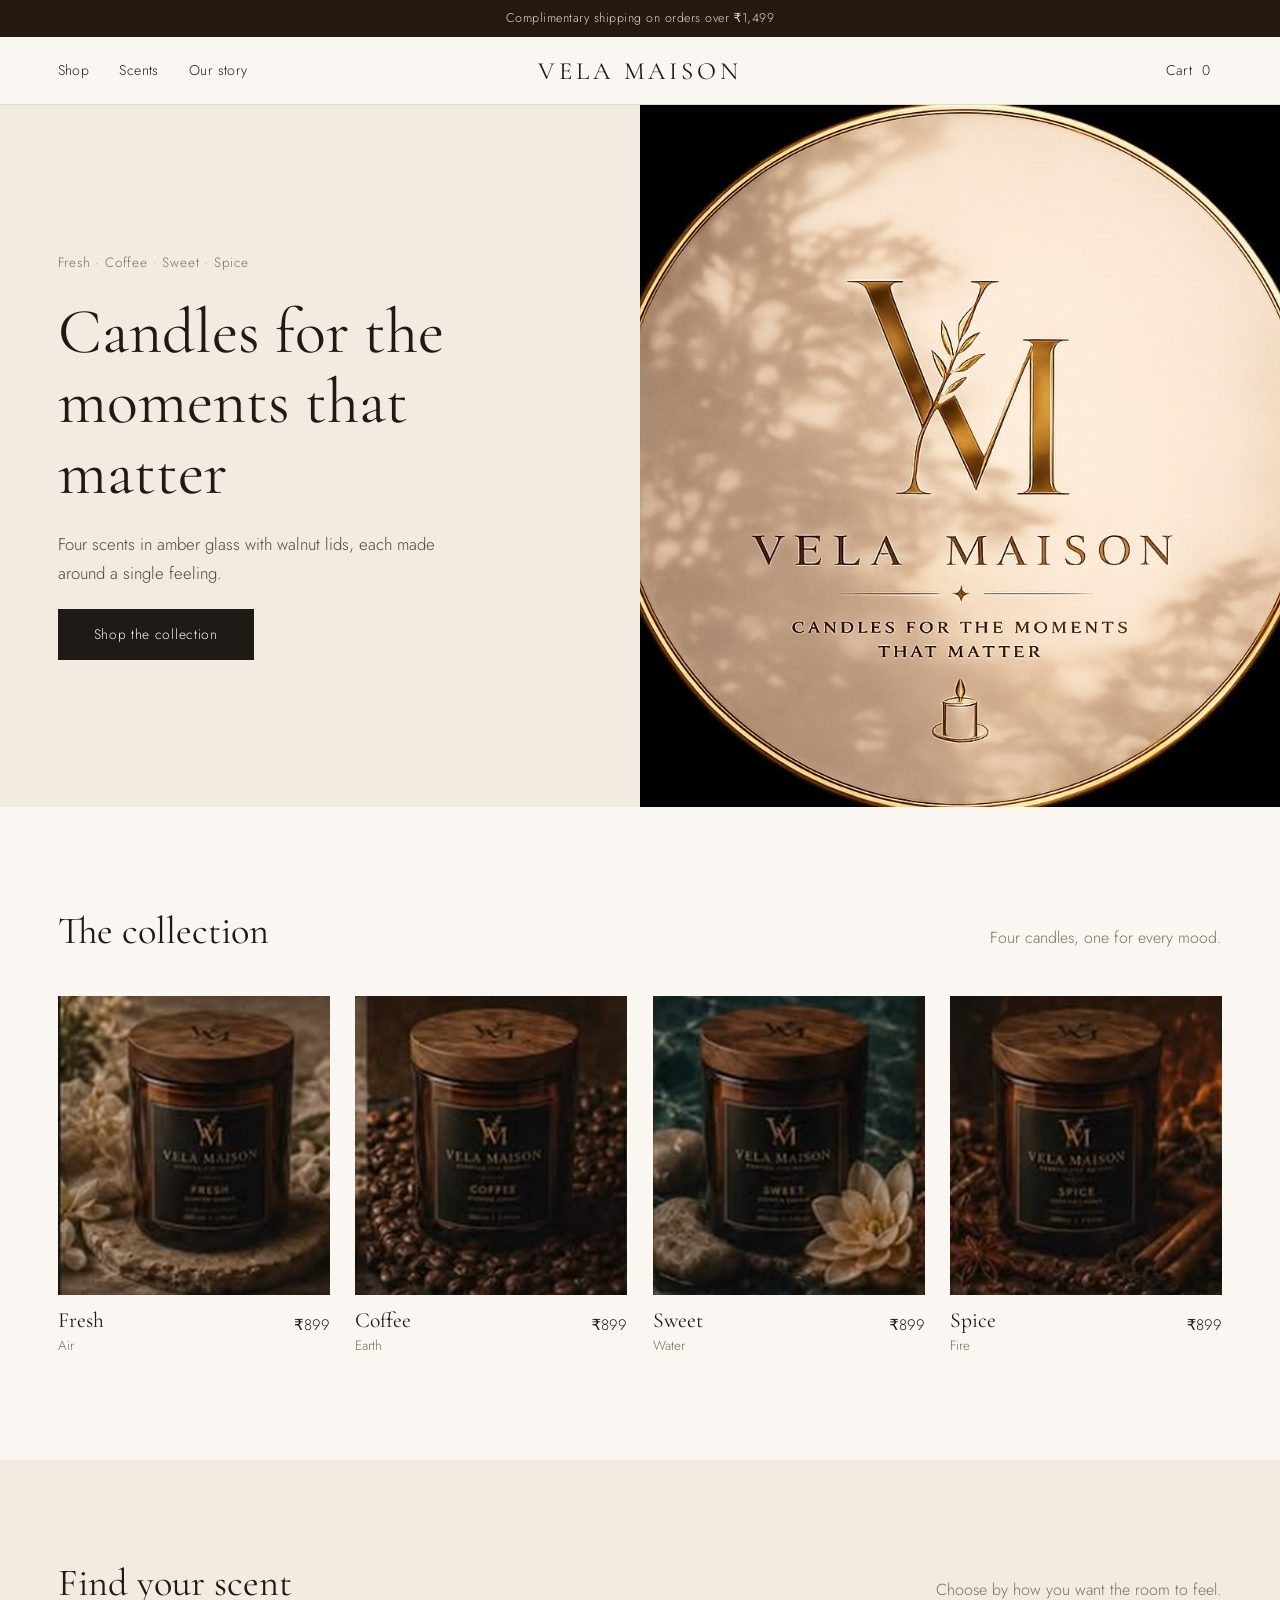
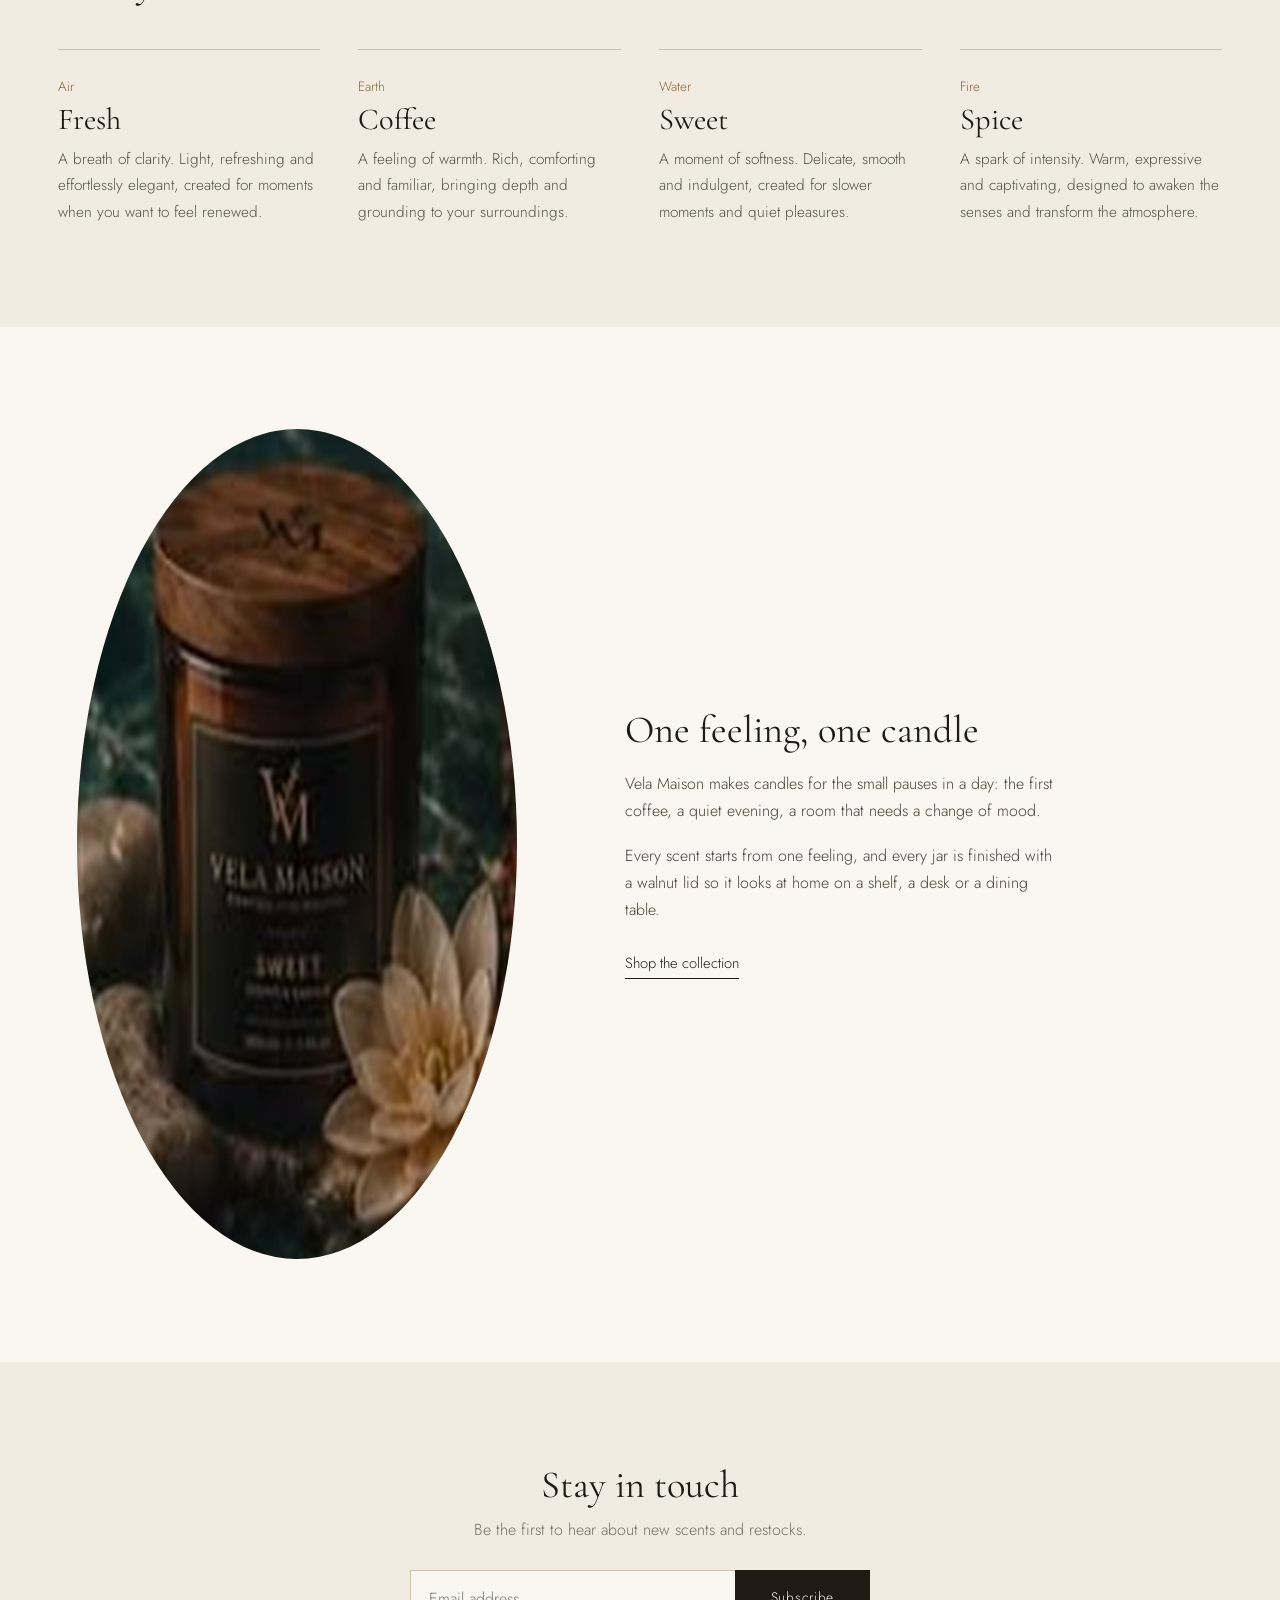
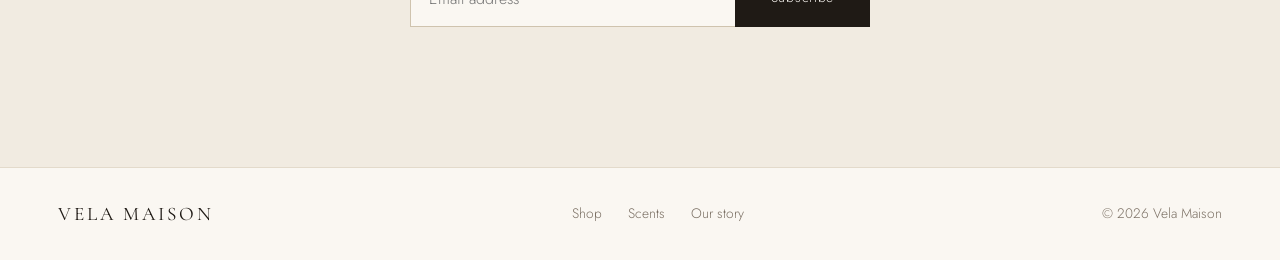
==== commit ae9b14be: "Add index.html" ====
--- a/index.html
+++ b/index.html
@@ -32,7 +32,7 @@
     <p class="hero__sub">Four scents in amber glass with walnut lids, each made around a single feeling.</p>
     <a class="btn" href="#shop">Shop the collection</a>
   </div>
-  <a class="hero__img" href="#shop" aria-label="Shop the collection"><img src="assets/coffee.jpg" alt="Coffee candle in amber glass with a walnut lid, resting on coffee beans" width="760" height="830"></a>
+  <div class="hero__img"><img src="assets/logo.jpg" alt="Vela Maison emblem with the line: Candles for the moments that matter" width="894" height="894"></div>
 </section>
 
 <!-- section: product-grid -->
@@ -54,9 +54,9 @@
 
 <!-- section: story -->
 <section class="section story" id="story">
-  <img src="assets/logo.jpg" alt="Vela Maison emblem" width="894" height="894" loading="lazy">
+  <img src="assets/sweet.jpg" alt="Sweet candle beside a water lily" width="740" height="830" loading="lazy">
   <div>
-    <h2>Made for the moments that matter</h2>
+    <h2>One feeling, one candle</h2>
     <p>Vela Maison makes candles for the small pauses in a day: the first coffee, a quiet evening, a room that needs a change of mood.</p>
     <p>Every scent starts from one feeling, and every jar is finished with a walnut lid so it looks at home on a shelf, a desk or a dining table.</p>
     <a class="link" href="#shop">Shop the collection</a>
--- a/assets/style.css
+++ b/assets/style.css
@@ -1,156 +1,131 @@
-/* Vela Maison — design tokens map to Shopify theme settings (settings_schema.json) */
+/* Vela Maison. Tokens map to Shopify theme settings (settings_schema.json) */
 :root{
-  --walnut:#1b120c; --bark:#2a1c12; --amber:#8a5a2b; --brass:#c9a45c; --brass-dk:#9c7a38;
-  --ivory:#f7f0e4; --linen:#ece1cf; --ink:#2b1d12; --muted:#7b6a58;
+  --bg:#faf7f2; --tint:#f1ebe1; --ink:#1f1a15; --muted:#7a6f63; --line:#e3dacb; --accent:#8b6a3e; --dark:#241a12;
   --serif:'Cormorant Garamond',Georgia,serif; --sans:'Jost',system-ui,sans-serif;
-  --r:2px; --pad:clamp(20px,5vw,72px); --max:1280px;
+  --pad:clamp(20px,4.5vw,64px); --max:1320px;
 }
 *{box-sizing:border-box;margin:0}
-html{scroll-behavior:smooth;scroll-padding-top:90px}
-body{font:300 16px/1.7 var(--sans);color:var(--ink);background:var(--ivory);-webkit-font-smoothing:antialiased}
+html{scroll-behavior:smooth;scroll-padding-top:70px}
+body{font:300 16px/1.7 var(--sans);color:var(--ink);background:var(--bg);-webkit-font-smoothing:antialiased}
 img{max-width:100%;display:block}
 a{color:inherit;text-decoration:none}
 button{font:inherit;cursor:pointer;color:inherit;background:none;border:0}
-:focus-visible{outline:2px solid var(--brass);outline-offset:3px}
+:focus-visible{outline:2px solid var(--accent);outline-offset:3px}
 .sr{position:absolute;width:1px;height:1px;overflow:hidden;clip:rect(0 0 0 0)}
-h1,h2,h3,h4{font-family:var(--serif);font-weight:500;line-height:1.08;letter-spacing:.01em}
-h1{font-size:clamp(2.8rem,6.5vw,5.6rem)} h2{font-size:clamp(2rem,4vw,3.2rem)} h3{font-size:1.5rem}
+h1,h2,h3{font-family:var(--serif);font-weight:400;line-height:1.1}
+h1{font-size:clamp(2.6rem,5vw,4.4rem)} h2{font-size:clamp(1.9rem,3vw,2.6rem)} h3{font-size:1.4rem}
 
-.announce{background:var(--walnut);color:var(--brass);text-align:center;font-size:.8rem;letter-spacing:.06em;padding:9px var(--pad)}
+.announce{background:var(--dark);color:#e8dcc7;text-align:center;font-size:.78rem;letter-spacing:.04em;padding:8px var(--pad)}
 
-.header{position:sticky;top:0;z-index:30;display:grid;grid-template-columns:1fr auto 1fr;align-items:center;padding:10px var(--pad);background:rgba(247,240,228,.94);backdrop-filter:blur(10px);border-bottom:1px solid var(--linen)}
-.logo{display:flex;align-items:center;gap:12px;justify-self:center;font:500 1.5rem var(--serif);letter-spacing:.14em}
-.logo img{width:46px;height:46px;border-radius:50%}
-.nav{display:flex;gap:32px;font-size:.92rem}
-.nav a{padding:6px 0;border-bottom:1px solid transparent;transition:border-color .2s}
-.nav a:hover{border-color:var(--brass)}
+.header{position:sticky;top:0;z-index:30;display:grid;grid-template-columns:1fr auto 1fr;align-items:center;padding:0 var(--pad);height:68px;background:rgba(250,247,242,.96);backdrop-filter:blur(8px);border-bottom:1px solid var(--line)}
+.nav{display:flex;gap:30px;font-size:.88rem;letter-spacing:.03em}
+.nav a:hover,.footer a:hover{color:var(--accent)}
+.wordmark{font:400 1.55rem var(--serif);letter-spacing:.16em;text-transform:uppercase;justify-self:center}
+.cart-btn{justify-self:end;font-size:.88rem;letter-spacing:.03em}
+.cart-btn span{display:inline-block;min-width:1.4em;transition:transform .25s}
+.cart-btn span.bump{transform:scale(1.35)}
 .menu-btn{display:none}
-.cart-btn{justify-self:end;position:relative;padding:8px}
-.cart-count{position:absolute;top:0;right:-2px;min-width:18px;height:18px;border-radius:9px;background:var(--amber);color:#fff;font-size:.7rem;display:grid;place-items:center;transition:transform .25s}
-.cart-count.bump{transform:scale(1.4)}
 
-.btn{display:inline-block;padding:14px 34px;background:var(--walnut);color:var(--ivory);font-size:.9rem;letter-spacing:.08em;border:1px solid var(--walnut);border-radius:var(--r);transition:background .2s,color .2s}
-.btn:hover{background:var(--amber);border-color:var(--amber)}
-.btn--ghost{background:transparent;color:inherit;border-color:currentColor}
-.btn--ghost:hover{background:var(--walnut);color:var(--ivory)}
+.btn{display:inline-block;padding:14px 36px;background:var(--ink);color:var(--bg);font-size:.86rem;letter-spacing:.05em;transition:background .25s}
+.btn:hover{background:var(--accent)}
 .btn--full{width:100%;text-align:center}
+.link{display:inline-block;border-bottom:1px solid currentColor;padding-bottom:2px;font-size:.92rem}
+.link:hover{color:var(--accent)}
 
-/* hero: the one bold moment */
-.hero{background:radial-gradient(120% 90% at 80% 100%,#3b2515 0%,var(--walnut) 60%);color:var(--ivory);padding:clamp(48px,8vw,110px) var(--pad) 0;overflow:hidden}
-.hero__copy{max-width:var(--max);margin:0 auto}
-.hero h1{max-width:12ch;animation:rise 1s .1s both}
-.hero__copy>p{max-width:46ch;margin:24px 0 32px;color:#dccfb9;font-size:1.1rem;animation:rise 1s .3s both}
-.hero__cta{display:flex;gap:14px;flex-wrap:wrap;animation:rise 1s .5s both}
-.hero .btn{background:var(--brass);border-color:var(--brass);color:var(--walnut)}
-.hero .btn:hover{background:var(--ivory);border-color:var(--ivory)}
-.hero .btn--ghost{background:transparent;color:var(--ivory);border-color:#8a7656}
-.hero .btn--ghost:hover{background:var(--ivory);color:var(--walnut)}
-.hero__meta{margin-top:28px!important;font-size:.85rem!important;color:var(--brass)!important}
-.hero__media{max-width:var(--max);margin:clamp(24px,4vw,56px) auto 0}
-.hero__media img{width:100%;height:auto;mask-image:linear-gradient(#000 70%,transparent);-webkit-mask-image:linear-gradient(#000 70%,transparent)}
-@keyframes rise{from{opacity:0;transform:translateY(24px)}to{opacity:1;transform:none}}
+.hero{display:grid;grid-template-columns:1fr 1fr;min-height:min(78vh,720px);background:var(--tint)}
+.hero__text{display:flex;flex-direction:column;justify-content:center;align-items:flex-start;gap:22px;padding:60px var(--pad)}
+.hero__kicker{font-size:.84rem;letter-spacing:.06em;color:var(--muted)}
+.hero__sub{max-width:38ch;color:#51473c;font-size:1.05rem}
+.hero__img{overflow:hidden;display:block}
+.hero__img img{width:100%;height:100%;object-fit:cover;transition:transform 1.2s}
+.hero__img:hover img{transform:scale(1.03)}
 
-.section{padding:clamp(64px,9vw,120px) var(--pad)}
-.section__head{max-width:var(--max);margin:0 auto 48px;display:flex;justify-content:space-between;align-items:end;gap:32px;flex-wrap:wrap}
-.section__head p{max-width:44ch;color:var(--muted)}
-.section--dark{background:var(--walnut);color:var(--ivory)}
-.section--dark .section__head p{color:#b9a98f}
+.section{padding:clamp(60px,8vw,112px) var(--pad)}
+.section--tint{background:var(--tint)}
+.section__head{max-width:var(--max);margin:0 auto 44px;display:flex;justify-content:space-between;align-items:baseline;gap:24px;flex-wrap:wrap}
+.section__head p{color:var(--muted)}
 
-.families{max-width:var(--max);margin:0 auto;display:grid;grid-template-columns:repeat(4,1fr);border-top:1px solid #d6c7ae;border-left:1px solid #d6c7ae}
-.family{padding:36px 28px 40px;border-right:1px solid #d6c7ae;border-bottom:1px solid #d6c7ae;transition:background .3s}
-.family:hover{background:var(--linen)}
-.family svg{width:44px;height:44px;color:var(--amber);margin-bottom:28px}
-.family p{margin-top:10px;color:var(--muted);font-size:.95rem}
+.grid{max-width:var(--max);margin:0 auto;display:grid;grid-template-columns:repeat(4,1fr);gap:clamp(14px,2vw,28px)}
+.card__img{position:relative;aspect-ratio:1/1.1;overflow:hidden;background:var(--tint);cursor:pointer;display:block}
+.card__img img{width:100%;height:100%;object-fit:cover;transition:transform .8s}
+.card__img:hover img{transform:scale(1.04)}
+.card__add{position:absolute;left:12px;right:12px;bottom:12px;padding:12px;background:rgba(250,247,242,.96);font-size:.84rem;letter-spacing:.04em;text-align:center;opacity:0;transform:translateY(8px);transition:.3s}
+.card__img:hover .card__add,.card__add:focus-visible{opacity:1;transform:none}
+.card__add:hover{background:var(--ink);color:var(--bg)}
+.card__meta{display:flex;justify-content:space-between;gap:12px;padding-top:14px}
+.card__meta h3{font-size:1.35rem}
+.card__meta small{display:block;color:var(--muted);font-size:.84rem;margin-top:2px}
+.card__price{font-size:.95rem;padding-top:4px}
 
-.filters{max-width:var(--max);margin:0 auto 36px;display:flex;gap:10px;flex-wrap:wrap}
-.chip{padding:8px 22px;border:1px solid #5a4630;border-radius:40px;font-size:.88rem;transition:.2s}
-.chip:hover{border-color:var(--brass)}
-.chip.is-active{background:var(--brass);border-color:var(--brass);color:var(--walnut)}
-.grid{max-width:var(--max);margin:0 auto;display:grid;grid-template-columns:repeat(auto-fill,minmax(250px,1fr));gap:28px}
-.card{display:flex;flex-direction:column}
-.card__img{position:relative;aspect-ratio:11/12;overflow:hidden;background:var(--bark);cursor:pointer;border-radius:var(--r)}
-.card__img img{width:100%;height:100%;object-fit:cover;transition:transform .6s}
-.card__img:hover img{transform:scale(1.05)}
-.card__tag{position:absolute;top:12px;left:12px;background:var(--ivory);color:var(--walnut);font-size:.75rem;padding:3px 12px;border-radius:20px}
-.card__body{padding:18px 2px 0;display:flex;flex-direction:column;gap:4px;flex:1}
-.card__body h3{font-size:1.55rem}
-.card__notes{color:#b9a98f;font-size:.9rem}
-.card__row{display:flex;justify-content:space-between;align-items:center;margin-top:14px}
-.price{font:500 1.35rem var(--serif);color:var(--brass)}
-.add{padding:9px 22px;border:1px solid var(--brass);color:var(--brass);font-size:.85rem;letter-spacing:.06em;border-radius:var(--r);transition:.2s}
-.add:hover{background:var(--brass);color:var(--walnut)}
+.guide{max-width:var(--max);margin:0 auto;display:grid;grid-template-columns:repeat(4,1fr);gap:clamp(24px,3vw,48px)}
+.guide a{display:block;padding-top:22px;border-top:1px solid #cfc3ae;transition:border-color .3s}
+.guide a:hover{border-color:var(--ink)}
+.guide span{font-size:.84rem;color:var(--accent)}
+.guide h3{font-size:1.9rem;margin:4px 0 10px}
+.guide p{color:#5c5246;font-size:.96rem}
 
-.band{display:grid;grid-template-columns:repeat(4,1fr);background:var(--linen);padding:36px var(--pad);gap:24px;text-align:center}
-.band strong{display:block;font:500 1.25rem var(--serif)}
-.band span{font-size:.88rem;color:var(--muted)}
+.story{display:grid;grid-template-columns:minmax(0,.8fr) 1fr;gap:clamp(32px,7vw,110px);align-items:center;max-width:calc(var(--max) + 2*var(--pad));margin:0 auto}
+.story img{border-radius:50%;width:100%;max-width:440px;margin:0 auto}
+.story p{margin:18px 0;max-width:48ch;color:#4a4036}
+.story .link{margin-top:10px}
 
-.story{display:grid;grid-template-columns:1fr 1fr;gap:clamp(32px,6vw,96px);align-items:center;max-width:calc(var(--max) + 2*var(--pad));margin:0 auto}
-.story__media img{border-radius:50%;box-shadow:0 30px 70px -30px rgba(40,22,8,.5);max-width:480px;margin:0 auto}
-.story__copy p{margin:20px 0;max-width:52ch;font-size:1.05rem}
-.story__copy .btn{margin-top:8px}
+.news{text-align:center;background:var(--tint)}
+.news p{color:var(--muted);margin:10px 0 26px}
+.news__form{display:flex;max-width:460px;margin:0 auto}
+.news__form input{flex:1;min-width:0;padding:14px 18px;border:1px solid #cfc3ae;border-right:0;background:var(--bg);font:inherit;border-radius:0}
+.news__msg{min-height:1.6em;margin:14px 0 0!important;color:var(--accent)!important;font-size:.92rem}
 
-.reviews{max-width:var(--max);margin:0 auto;display:grid;grid-template-columns:repeat(3,1fr);gap:48px}
-.reviews blockquote{font:italic 400 1.5rem/1.4 var(--serif);color:var(--ivory)}
-.reviews figcaption{margin-top:18px;color:var(--brass);font-size:.88rem}
-.reviews figure{border-top:1px solid #5a4630;padding-top:28px}
+.footer{display:flex;justify-content:space-between;align-items:center;gap:20px;flex-wrap:wrap;padding:34px var(--pad);font-size:.86rem;color:var(--muted);border-top:1px solid var(--line)}
+.footer .wordmark{font-size:1.2rem;color:var(--ink);justify-self:auto}
+.footer nav{display:flex;gap:26px}
 
-.news{text-align:center;background:var(--ivory)}
-.news p{color:var(--muted);margin:12px 0 28px}
-.news__form{display:flex;gap:10px;max-width:480px;margin:0 auto}
-.news__form input{flex:1;padding:14px 18px;border:1px solid #cdbb9d;background:#fff;font:inherit;border-radius:var(--r)}
-.news__msg{min-height:1.6em;margin:14px 0 0!important;color:var(--amber)!important}
-
-.footer{background:var(--walnut);color:#cdbfa7;padding:64px var(--pad) 28px;display:grid;grid-template-columns:1.4fr 1fr 1fr 1.2fr;gap:40px;font-size:.92rem}
-.footer h4{color:var(--ivory);font-size:1.2rem;margin-bottom:12px}
-.footer a{display:block;margin-bottom:8px}.footer a:hover{color:var(--brass)}
-.footer__brand img{border-radius:50%;margin-bottom:16px}
-.footer__legal{grid-column:1/-1;border-top:1px solid #3a2a1b;padding-top:22px;font-size:.8rem}
-
-.overlay{position:fixed;inset:0;background:rgba(15,9,4,.6);opacity:0;pointer-events:none;transition:.3s;z-index:40}
+.overlay{position:fixed;inset:0;background:rgba(25,18,10,.45);opacity:0;pointer-events:none;transition:.3s;z-index:40}
 .overlay.on{opacity:1;pointer-events:auto}
-.drawer{position:fixed;top:0;right:0;height:100%;width:min(440px,100%);background:var(--ivory);z-index:50;transform:translateX(100%);transition:transform .4s cubic-bezier(.2,.7,.2,1);display:flex;flex-direction:column}
+.drawer{position:fixed;top:0;right:0;height:100%;width:min(420px,100%);background:var(--bg);z-index:50;transform:translateX(100%);transition:transform .4s cubic-bezier(.2,.7,.2,1);display:flex;flex-direction:column}
 .drawer.on{transform:none}
-.drawer__head{display:flex;justify-content:space-between;align-items:center;padding:22px 26px;border-bottom:1px solid var(--linen)}
-.drawer__body{flex:1;overflow:auto;padding:12px 26px}
-.drawer__foot{padding:22px 26px;border-top:1px solid var(--linen);display:grid;gap:14px}
-.row{display:flex;justify-content:space-between;font-size:1.1rem}
-.ship{font-size:.85rem;color:var(--muted)}
-.ship i{display:block;height:3px;background:var(--linen);margin-top:8px;position:relative}
-.ship i b{position:absolute;inset:0 auto 0 0;background:var(--brass);transition:width .4s}
+.drawer__head{display:flex;justify-content:space-between;align-items:center;padding:20px 26px;border-bottom:1px solid var(--line)}
+.drawer__body{flex:1;overflow:auto;padding:8px 26px}
+.drawer__foot{padding:20px 26px;border-top:1px solid var(--line);display:grid;gap:14px}
+.row{display:flex;justify-content:space-between}
+.ship{font-size:.84rem;color:var(--muted)}
+.ship i{display:block;height:2px;background:var(--line);margin-top:8px;position:relative}
+.ship i b{position:absolute;inset:0 auto 0 0;background:var(--accent);transition:width .4s}
 .empty{padding:60px 0;text-align:center;color:var(--muted)}
 .empty .btn{margin-top:18px}
-.line{display:grid;grid-template-columns:76px 1fr auto;gap:16px;padding:16px 0;border-bottom:1px solid var(--linen);align-items:center}
-.line img{width:76px;height:84px;object-fit:cover;border-radius:var(--r)}
-.line h4{font-size:1.2rem}.line small{color:var(--muted)}
-.qty{display:inline-flex;align-items:center;border:1px solid #cdbb9d;margin-top:6px;border-radius:var(--r)}
-.qty button{width:30px;height:30px}.qty span{min-width:26px;text-align:center}
-.line .rm{font-size:.78rem;color:var(--muted);text-decoration:underline;display:block;margin-top:6px}
+.line{display:grid;grid-template-columns:72px 1fr auto;gap:16px;padding:18px 0;border-bottom:1px solid var(--line);align-items:start}
+.line img{width:72px;height:80px;object-fit:cover}
+.line h4{font:400 1.25rem var(--serif)}.line small{color:var(--muted)}
+.qty{display:inline-flex;align-items:center;border:1px solid var(--line);margin-top:8px}
+.qty button{width:30px;height:30px}.qty span{min-width:26px;text-align:center;font-size:.9rem}
+.rm{display:block;margin-top:8px;font-size:.78rem;color:var(--muted);text-decoration:underline}
 
-.modal{position:fixed;inset:0;z-index:60;display:grid;place-items:center;padding:20px;background:rgba(15,9,4,.7);opacity:0;pointer-events:none;transition:.3s}
+.modal{position:fixed;inset:0;z-index:60;display:grid;place-items:center;padding:20px;background:rgba(25,18,10,.55);opacity:0;pointer-events:none;transition:.3s}
 .modal.on{opacity:1;pointer-events:auto}
-.modal__box{background:var(--ivory);max-width:880px;width:100%;display:grid;grid-template-columns:1fr 1fr;position:relative;max-height:92vh;overflow:auto;border-radius:var(--r)}
+.modal__box{background:var(--bg);max-width:860px;width:100%;display:grid;grid-template-columns:1fr 1fr;position:relative;max-height:92vh;overflow:auto}
 .modal__box img{width:100%;height:100%;object-fit:cover;min-height:340px}
-.modal__info{padding:40px 36px;display:flex;flex-direction:column;gap:14px}
-.modal__info dl{display:grid;grid-template-columns:auto 1fr;gap:6px 18px;font-size:.92rem;border-top:1px solid var(--linen);padding-top:16px}
+.modal__info{padding:44px 38px;display:flex;flex-direction:column;gap:14px;justify-content:center}
+.modal__info p{color:#4a4036}
+.modal__info dl{display:grid;grid-template-columns:auto 1fr;gap:6px 20px;font-size:.9rem;border-top:1px solid var(--line);padding-top:16px}
 .modal__info dt{color:var(--muted)}.modal__info dd{margin:0}
-.modal__x{position:absolute;top:10px;right:14px;font-size:1.2rem;padding:8px;z-index:2;color:var(--ivory);mix-blend-mode:difference}
-.toast{position:fixed;left:50%;bottom:28px;transform:translate(-50%,30px);background:var(--walnut);color:var(--ivory);padding:12px 26px;font-size:.9rem;opacity:0;transition:.3s;z-index:70;pointer-events:none;border-radius:var(--r)}
+.modal__x{position:absolute;top:8px;right:12px;font-size:1.1rem;padding:8px;z-index:2;background:rgba(250,247,242,.85)}
+.toast{position:fixed;left:50%;bottom:28px;transform:translate(-50%,30px);background:var(--ink);color:var(--bg);padding:12px 26px;font-size:.88rem;opacity:0;transition:.3s;z-index:70;pointer-events:none}
 .toast.on{opacity:1;transform:translate(-50%,0)}
 
 @media (max-width:900px){
-  .header{grid-template-columns:1fr auto 1fr}
   .menu-btn{display:block;justify-self:start}
-  .nav{position:absolute;top:100%;left:0;right:0;background:var(--ivory);flex-direction:column;gap:0;padding:8px var(--pad) 18px;border-bottom:1px solid var(--linen);display:none}
+  .nav{position:absolute;top:100%;left:0;right:0;background:var(--bg);flex-direction:column;gap:0;padding:6px var(--pad) 16px;border-bottom:1px solid var(--line);display:none}
   .nav.on{display:flex}.nav a{padding:12px 0}
-  .logo span{font-size:1.2rem}
-  .families,.band,.reviews{grid-template-columns:1fr 1fr}
-  .story{grid-template-columns:1fr}.footer{grid-template-columns:1fr 1fr}
-  .modal__box{grid-template-columns:1fr}.modal__box img{min-height:240px;max-height:320px}
+  .wordmark{font-size:1.25rem}
+  .hero{grid-template-columns:1fr}.hero__img{order:-1;aspect-ratio:1/.8}.hero__text{padding:40px var(--pad) 52px}
+  .grid,.guide{grid-template-columns:1fr 1fr}
+  .story{grid-template-columns:1fr}
+  .modal__box{grid-template-columns:1fr}.modal__box img{min-height:240px;max-height:300px}
 }
-@media (max-width:560px){
-  .families,.band,.reviews{grid-template-columns:1fr}
-  .grid{grid-template-columns:1fr 1fr;gap:14px}.card__body h3{font-size:1.25rem}
-  .card__row{flex-direction:column;align-items:stretch;gap:8px}.add{text-align:center}
-  .news__form{flex-direction:column}.footer{grid-template-columns:1fr}
+@media (max-width:520px){
+  .guide{grid-template-columns:1fr}
+  .card__add{opacity:1;transform:none;position:static;margin-top:8px;background:var(--tint)}
+  .card__img{aspect-ratio:auto;overflow:visible}.card__img img{aspect-ratio:1/1.1}
+  .news__form{flex-direction:column;gap:10px}.news__form input{border-right:1px solid #cfc3ae}
+  .footer{flex-direction:column;align-items:flex-start}
 }
-@media (prefers-reduced-motion:reduce){*{animation:none!important;transition:none!important}html{scroll-behavior:auto}}
+@media (prefers-reduced-motion:reduce){*{transition:none!important}html{scroll-behavior:auto}}
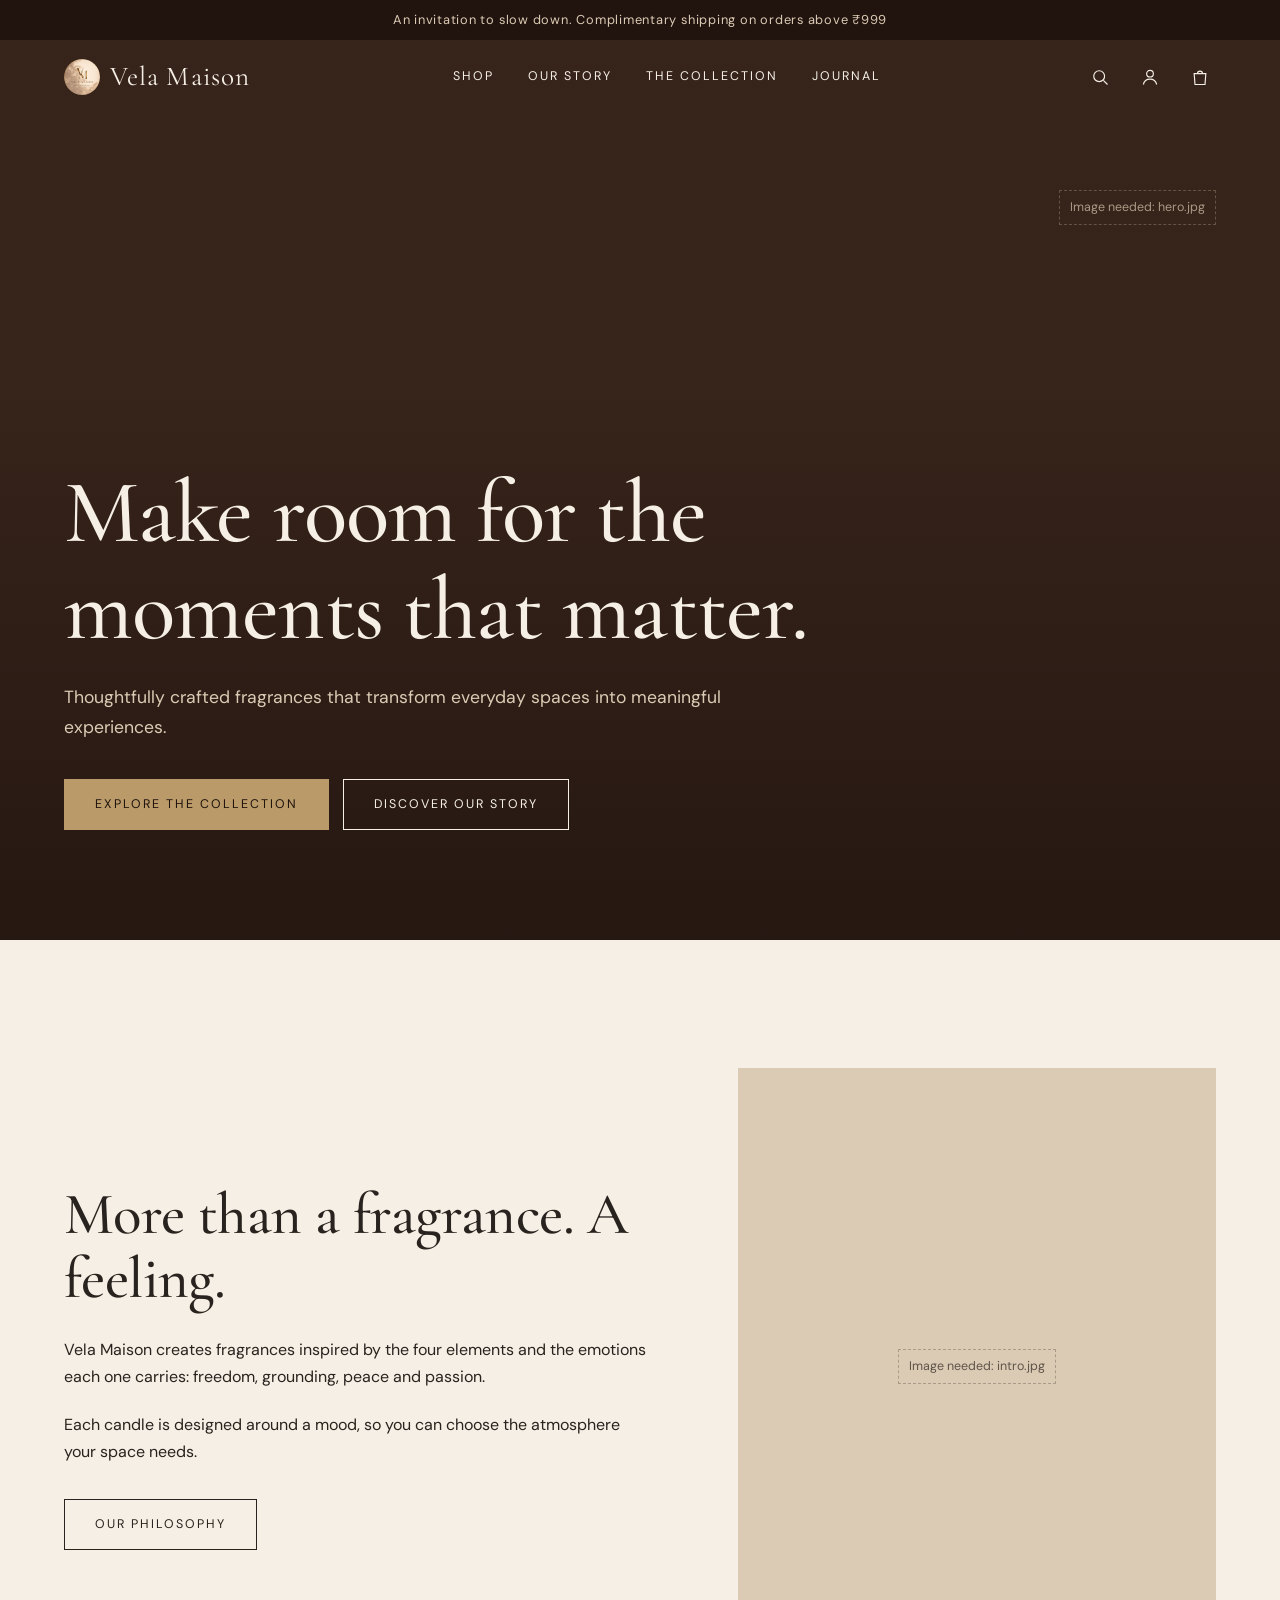
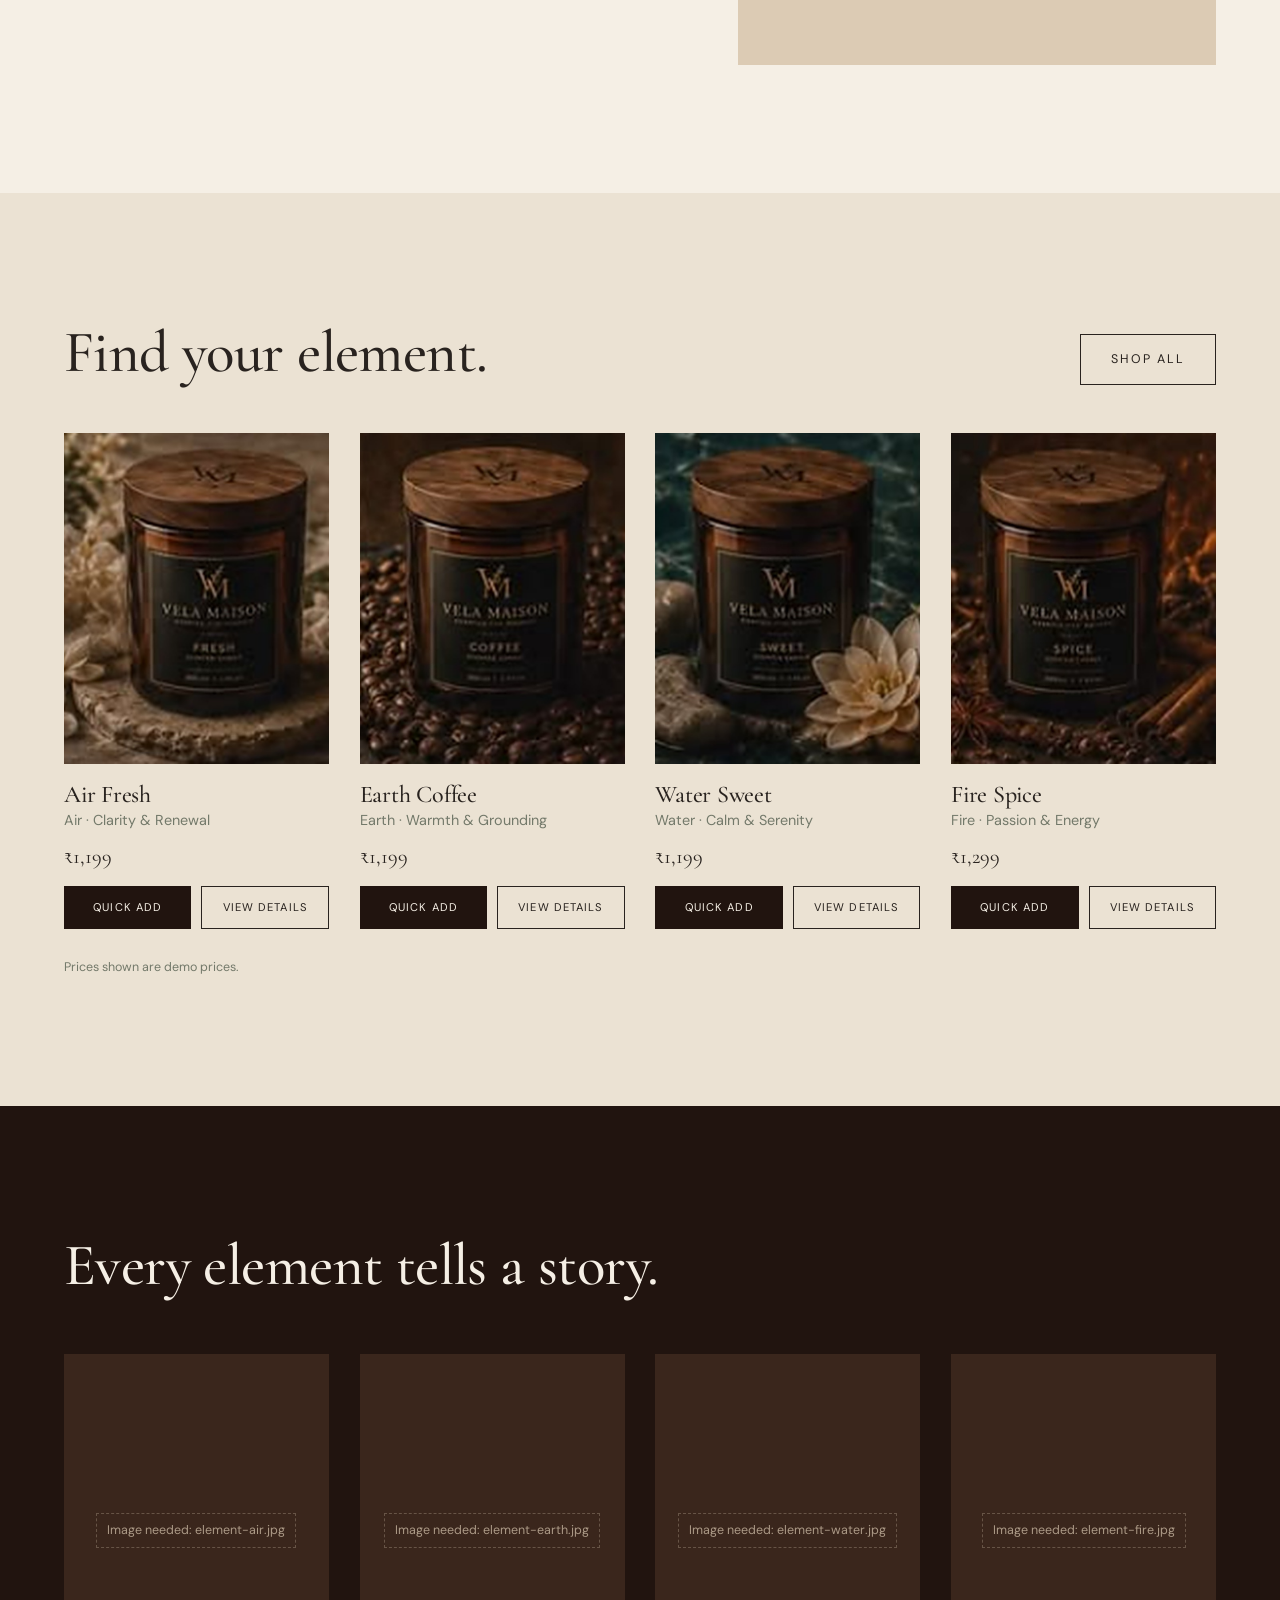
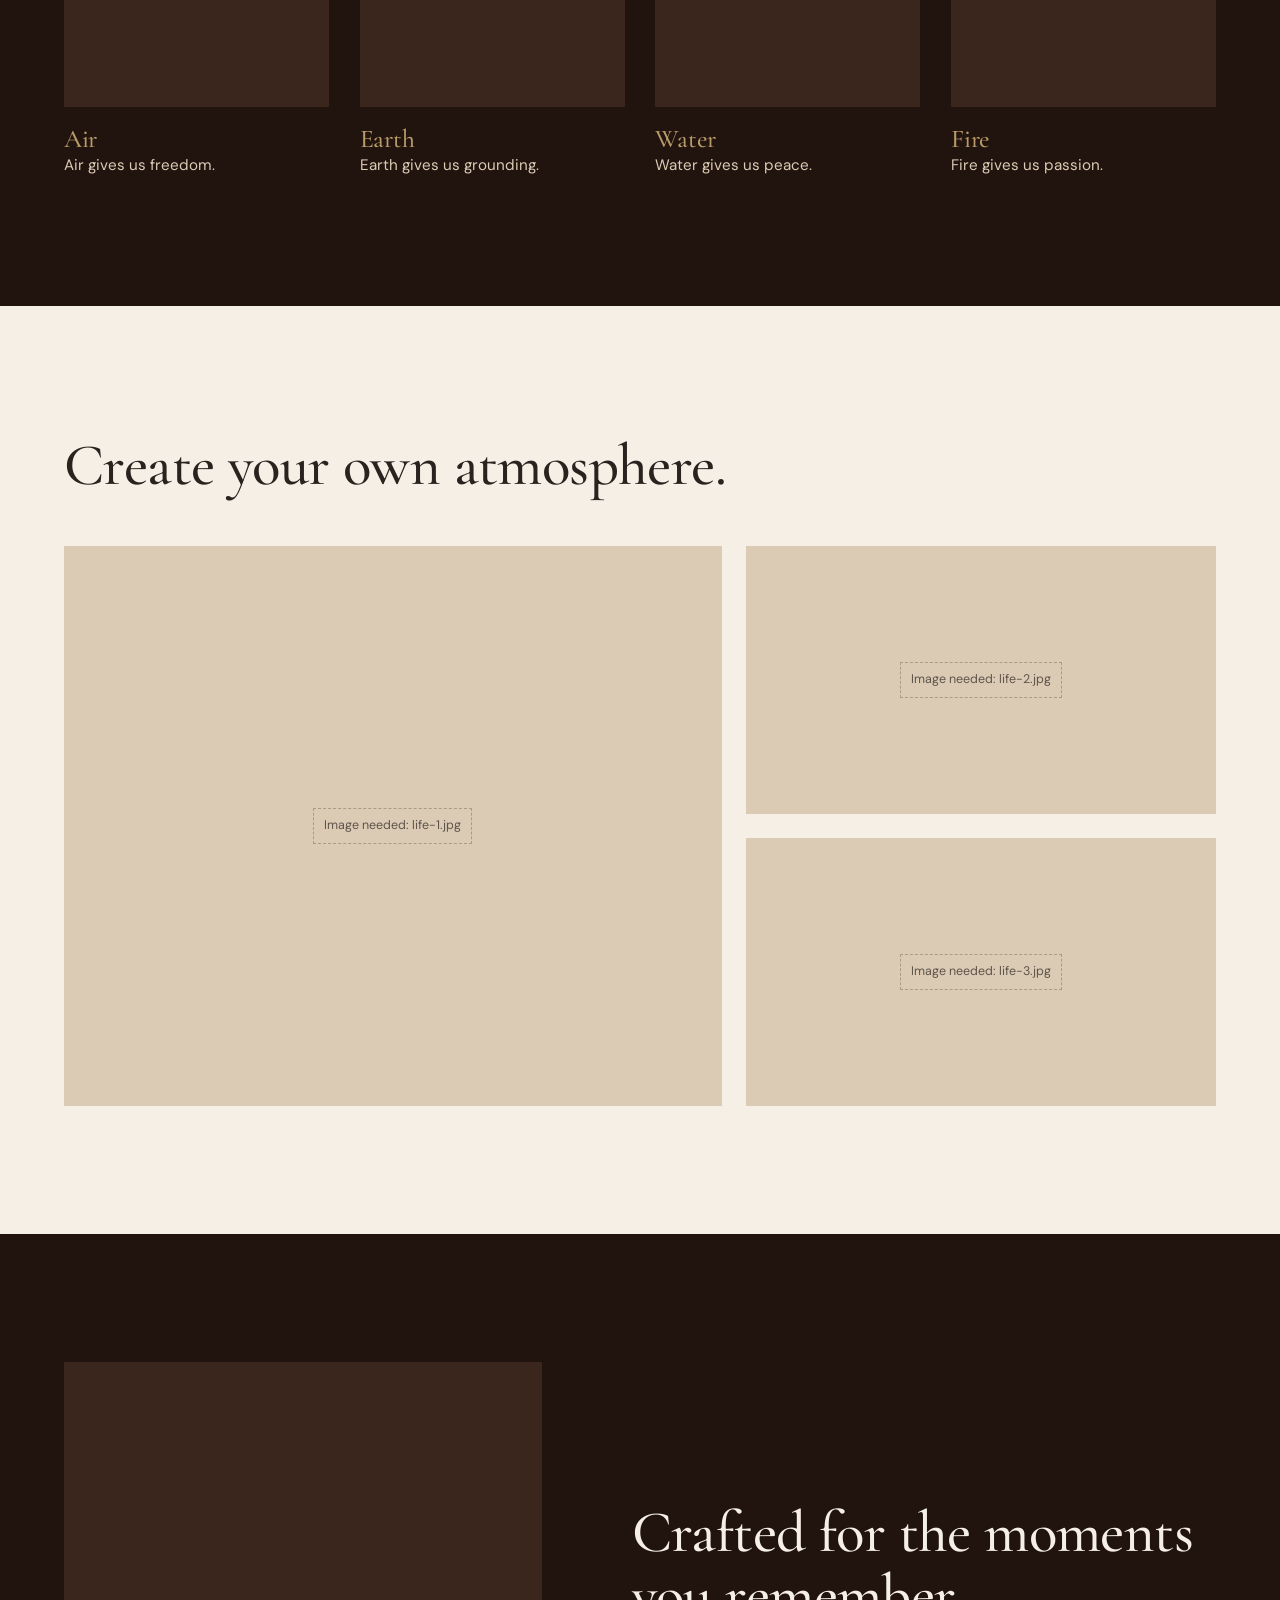
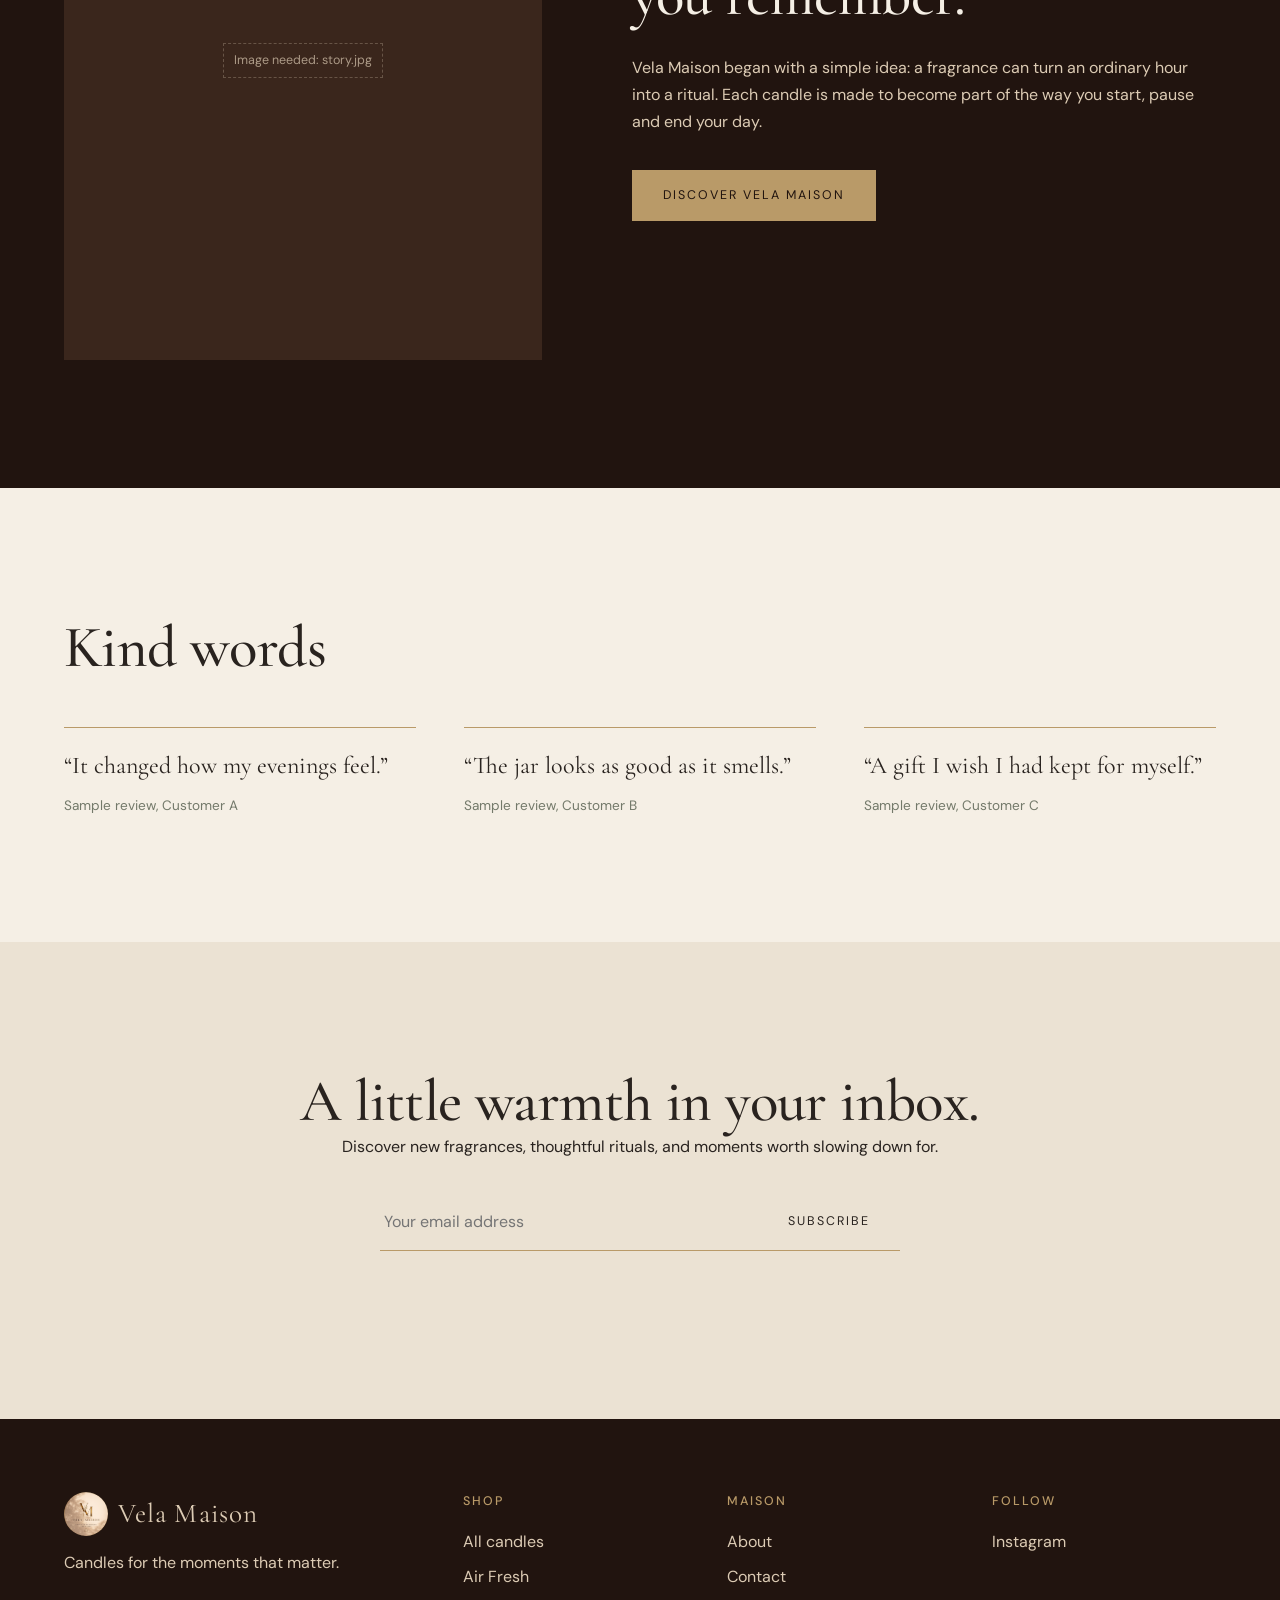
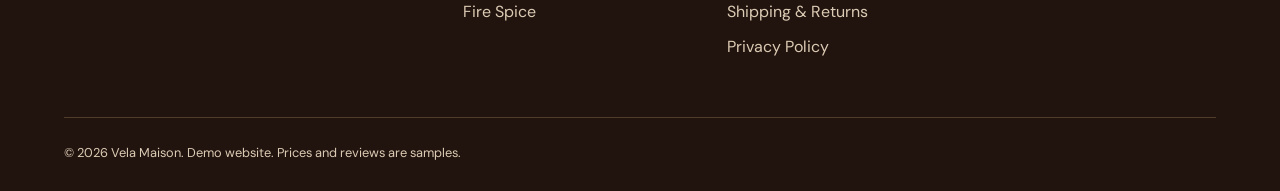
==== commit 2ea5ef2b: "Replace with new multi-page Vela Maison store" ====
--- a/index.html
+++ b/index.html
@@ -1,103 +1,11 @@
-<!doctype html>
-<html lang="en">
-<head>
-<meta charset="utf-8">
-<meta name="viewport" content="width=device-width,initial-scale=1">
-<title>Vela Maison | Candles for the moments that matter</title>
-<meta name="description" content="Candles in four scent families: Fresh, Coffee, Sweet and Spice. Amber glass jars with walnut lids.">
-<link rel="icon" href="assets/favicon.png">
-<link rel="preconnect" href="https://fonts.googleapis.com"><link rel="preconnect" href="https://fonts.gstatic.com" crossorigin>
-<link href="https://fonts.googleapis.com/css2?family=Cormorant+Garamond:ital,wght@0,400;0,500;1,400&family=Jost:wght@300;400;500&display=swap" rel="stylesheet">
-<link rel="stylesheet" href="assets/style.css">
-</head>
-<body>
-
-<!-- section: announcement-bar -->
-<div class="announce">Complimentary shipping on orders over ₹1,499</div>
-
-<!-- section: header -->
-<header class="header">
-  <button class="icon-btn menu-btn" aria-label="Menu" data-menu-toggle><svg width="22" height="22" viewBox="0 0 24 24" fill="none" stroke="currentColor" stroke-width="1.3"><path d="M3 8h18M3 16h18"/></svg></button>
-  <nav class="nav" id="nav" aria-label="Main"><a href="#shop">Shop</a><a href="#scents">Scents</a><a href="#story">Our story</a></nav>
-  <a class="wordmark" href="#top">Vela Maison</a>
-  <button class="cart-btn" data-cart-open aria-label="Open cart">Cart <span data-cart-count>0</span></button>
-</header>
-
-<main id="top">
-<!-- section: hero -->
-<section class="hero">
-  <div class="hero__text">
-    <p class="hero__kicker">Fresh · Coffee · Sweet · Spice</p>
-    <h1>Candles for the moments that matter</h1>
-    <p class="hero__sub">Four scents in amber glass with walnut lids, each made around a single feeling.</p>
-    <a class="btn" href="#shop">Shop the collection</a>
-  </div>
-  <div class="hero__img"><img src="assets/logo.jpg" alt="Vela Maison emblem with the line: Candles for the moments that matter" width="894" height="894"></div>
-</section>
-
-<!-- section: product-grid -->
-<section class="section" id="shop">
-  <div class="section__head"><h2>The collection</h2><p>Four candles, one for every mood.</p></div>
-  <div class="grid" id="productGrid"></div>
-</section>
-
-<!-- section: scent-guide -->
-<section class="section section--tint" id="scents">
-  <div class="section__head"><h2>Find your scent</h2><p>Choose by how you want the room to feel.</p></div>
-  <div class="guide">
-    <a href="#shop" data-view="fresh"><span>Air</span><h3>Fresh</h3><p>A breath of clarity. Light, refreshing and effortlessly elegant, created for moments when you want to feel renewed.</p></a>
-    <a href="#shop" data-view="coffee"><span>Earth</span><h3>Coffee</h3><p>A feeling of warmth. Rich, comforting and familiar, bringing depth and grounding to your surroundings.</p></a>
-    <a href="#shop" data-view="sweet"><span>Water</span><h3>Sweet</h3><p>A moment of softness. Delicate, smooth and indulgent, created for slower moments and quiet pleasures.</p></a>
-    <a href="#shop" data-view="spice"><span>Fire</span><h3>Spice</h3><p>A spark of intensity. Warm, expressive and captivating, designed to awaken the senses and transform the atmosphere.</p></a>
-  </div>
-</section>
-
-<!-- section: story -->
-<section class="section story" id="story">
-  <img src="assets/sweet.jpg" alt="Sweet candle beside a water lily" width="740" height="830" loading="lazy">
-  <div>
-    <h2>One feeling, one candle</h2>
-    <p>Vela Maison makes candles for the small pauses in a day: the first coffee, a quiet evening, a room that needs a change of mood.</p>
-    <p>Every scent starts from one feeling, and every jar is finished with a walnut lid so it looks at home on a shelf, a desk or a dining table.</p>
-    <a class="link" href="#shop">Shop the collection</a>
-  </div>
-</section>
-
-<!-- section: newsletter -->
-<section class="section news">
-  <h2>Stay in touch</h2>
-  <p>Be the first to hear about new scents and restocks.</p>
-  <form class="news__form" id="newsForm" novalidate>
-    <label class="sr" for="email">Email address</label>
-    <input id="email" type="email" placeholder="Email address" required autocomplete="email">
-    <button class="btn" type="submit">Subscribe</button>
-  </form>
-  <p class="news__msg" id="newsMsg" role="status"></p>
-</section>
-</main>
-
-<!-- section: footer -->
-<footer class="footer">
-  <a class="wordmark" href="#top">Vela Maison</a>
-  <nav aria-label="Footer"><a href="#shop">Shop</a><a href="#scents">Scents</a><a href="#story">Our story</a></nav>
-  <p>© 2026 Vela Maison</p>
-</footer>
-
-<!-- section: cart-drawer -->
-<div class="overlay" data-close></div>
-<aside class="drawer" id="cart" aria-label="Cart" aria-hidden="true">
-  <div class="drawer__head"><h3>Cart</h3><button class="icon-btn" data-close aria-label="Close cart">✕</button></div>
-  <div class="drawer__body" id="cartItems"></div>
-  <div class="drawer__foot">
-    <div class="ship" id="shipNote"></div>
-    <div class="row"><span>Subtotal</span><strong id="cartTotal">₹0</strong></div>
-    <button class="btn btn--full" id="checkoutBtn">Checkout</button>
-  </div>
-</aside>
-
-<!-- section: quick-view -->
-<div class="modal" id="modal" aria-hidden="true" role="dialog" aria-modal="true" aria-label="Product details"><div class="modal__box" id="modalBox"></div></div>
-<div class="toast" id="toast" role="status"></div>
-<script src="assets/app.js"></script>
-</body>
-</html>
+<!doctype html><html lang="en"><head><title>Vela Maison | Candles for the moments that matter</title><meta name="description" content="Vela Maison is a modern luxury home-fragrance brand. Candles inspired by the four elements."><meta charset="utf-8"><meta name="viewport" content="width=device-width,initial-scale=1"><link rel="preconnect" href="https://fonts.googleapis.com"><link rel="preconnect" href="https://fonts.gstatic.com" crossorigin><link href="https://fonts.googleapis.com/css2?family=Cormorant+Garamond:ital,wght@0,400;0,500;0,600;1,400&family=DM+Sans:wght@400;500&display=swap" rel="stylesheet"><link rel="icon" href="assets/images/favicon.png"><link rel="stylesheet" href="assets/css/style.css"></head>
+<body class="over"><main>
+<section class="hero"><div class="ph" data-src="hero.jpg" role="img" aria-label="Vela Maison candle in a warm interior"></div><div class="hero-in"><h1>Make room for the moments that matter.</h1><p>Thoughtfully crafted fragrances that transform everyday spaces into meaningful experiences.</p><div class="btns"><a class="btn fill" href="shop.html">Explore The Collection</a><a class="btn" href="about.html">Discover Our Story</a></div></div></section>
+<section class="wrap"><div class="split"><div><h2>More than a fragrance. A feeling.</h2><p>Vela Maison creates fragrances inspired by the four elements and the emotions each one carries: freedom, grounding, peace and passion.</p><p>Each candle is designed around a mood, so you can choose the atmosphere your space needs.</p><a class="btn" href="about.html">Our philosophy</a></div><div class="ph" data-src="intro.jpg" role="img" aria-label="Lifestyle photograph"></div></div></section>
+<section class="wrap sand" id="collection"><div class="head"><h2>Find your element.</h2><a class="btn" href="shop.html">Shop all</a></div><div class="grid" id="featured"></div><p class="demo">Prices shown are demo prices.</p></section>
+<section class="wrap dark"><h2>Every element tells a story.</h2><div class="elements"><div><div class="ph" data-src="element-air.jpg"></div><h3>Air</h3><p>Air gives us freedom.</p></div><div><div class="ph" data-src="element-earth.jpg"></div><h3>Earth</h3><p>Earth gives us grounding.</p></div><div><div class="ph" data-src="element-water.jpg"></div><h3>Water</h3><p>Water gives us peace.</p></div><div><div class="ph" data-src="element-fire.jpg"></div><h3>Fire</h3><p>Fire gives us passion.</p></div></div></section>
+<section class="wrap"><h2>Create your own atmosphere.</h2><div class="mag"><div class="ph" data-src="life-1.jpg" role="img" aria-label="Candle in a living room"></div><div class="ph" data-src="life-2.jpg" role="img" aria-label="Candle in a bedroom"></div><div class="ph" data-src="life-3.jpg" role="img" aria-label="Candle in a reading corner"></div></div></section>
+<section class="wrap dark"><div class="split flip"><div><h2>Crafted for the moments you remember.</h2><p>Vela Maison began with a simple idea: a fragrance can turn an ordinary hour into a ritual. Each candle is made to become part of the way you start, pause and end your day.</p><a class="btn fill" href="about.html">Discover Vela Maison</a></div><div class="ph" data-src="story.jpg" role="img" aria-label="Vela Maison craft"></div></div></section>
+<section class="wrap"><h2>Kind words</h2><div class="quotes"><blockquote>“It changed how my evenings feel.”<cite>Sample review, Customer A</cite></blockquote><blockquote>“The jar looks as good as it smells.”<cite>Sample review, Customer B</cite></blockquote><blockquote>“A gift I wish I had kept for myself.”<cite>Sample review, Customer C</cite></blockquote></div></section>
+<section class="wrap sand nl"><h2>A little warmth in your inbox.</h2><p>Discover new fragrances, thoughtful rituals, and moments worth slowing down for.</p><form id="nlForm"><input type="email" required placeholder="Your email address" aria-label="Email address"><button class="btn" style="border:0">Subscribe</button></form><p id="nlmsg" role="status"></p></section>
+</main><script src="assets/js/cart.js"></script><script src="assets/js/main.js"></script></body></html>
--- a/assets/css/style.css
+++ b/assets/css/style.css
@@ -0,0 +1,93 @@
+:root{--esp:#21140F;--ivory:#F5EFE5;--gold:#B99A68;--beige:#DCCBB4;--char:#29231F;--sage:#73796A;--serif:'Cormorant Garamond',Georgia,serif;--sans:'DM Sans',system-ui,sans-serif;--pad:clamp(20px,5vw,72px)}
+*{box-sizing:border-box;margin:0}html{scroll-behavior:smooth}
+body{font:16px/1.7 var(--sans);color:var(--char);background:var(--ivory);overflow-x:hidden}
+img{max-width:100%;display:block}a{color:inherit;text-decoration:none}button{font:inherit;cursor:pointer}
+:focus-visible{outline:2px solid var(--gold);outline-offset:3px}
+h1,h2,h3{font-family:var(--serif);font-weight:500;line-height:1.08;letter-spacing:-.01em}
+h1{font-size:clamp(2.8rem,7vw,6rem)}h2{font-size:clamp(2.2rem,4.6vw,3.8rem)}h3{font-size:1.6rem}
+p{max-width:60ch}.wrap{padding:clamp(64px,10vw,136px) var(--pad)}
+.dark{background:var(--esp);color:var(--ivory)}.dark p{color:var(--beige)}.sand{background:#EBE2D3}
+.ann{background:var(--esp);color:var(--beige);text-align:center;font-size:.8rem;letter-spacing:.06em;padding:9px 12px;position:relative;z-index:60}
+header{position:fixed;top:36px;left:0;right:0;z-index:50;transition:background .4s,color .4s;color:var(--char)}
+header.solid{background:var(--ivory);box-shadow:0 1px 0 rgba(41,35,31,.12);top:0}
+.over header:not(.solid){color:var(--ivory)}
+.bar{display:flex;align-items:center;justify-content:space-between;padding:18px var(--pad)}
+.logo{font-family:var(--serif);font-size:1.7rem;letter-spacing:.04em}
+nav.main{display:flex;gap:34px;font-size:.78rem;letter-spacing:.16em;text-transform:uppercase}
+nav.main a{padding:4px 0;border-bottom:1px solid transparent;transition:border-color .3s}nav.main a:hover{border-color:currentColor}
+.icons{display:flex;gap:18px;align-items:center}.ib{background:none;border:0;color:inherit;position:relative;padding:6px;display:grid}
+.ib svg{width:20px;height:20px;stroke:currentColor;fill:none;stroke-width:1.4}
+.count{position:absolute;top:-2px;right:-4px;background:var(--gold);color:var(--esp);font-size:.65rem;min-width:16px;height:16px;border-radius:8px;display:grid;place-items:center}
+.count[hidden]{display:none}.burger{display:none}
+.ph{position:relative;background:var(--beige) center/cover no-repeat;overflow:hidden;display:grid;place-items:center;color:var(--char);font-size:.78rem;text-align:center;padding:12px}
+.ph::after{content:'Image needed: ' attr(data-src);opacity:.7;border:1px dashed rgba(41,35,31,.4);padding:6px 10px;max-width:90%;word-break:break-all}
+.ph.has::after{display:none}.dark .ph{background-color:#3a261c;color:var(--beige)}.dark .ph::after{border-color:rgba(220,203,180,.4)}
+.btn{display:inline-block;border:1px solid currentColor;background:none;color:inherit;padding:14px 30px;font-size:.78rem;letter-spacing:.16em;text-transform:uppercase;transition:background .35s,color .35s,border-color .35s;text-align:center}
+.btn:hover{background:var(--esp);color:var(--ivory);border-color:var(--esp)}
+.btn.fill{background:var(--esp);color:var(--ivory);border-color:var(--esp)}.btn.fill:hover{background:var(--gold);border-color:var(--gold);color:var(--esp)}
+.dark .btn:hover,.hero .btn:hover{background:var(--ivory);color:var(--esp);border-color:var(--ivory)}
+.dark .btn.fill,.hero .btn.fill{background:var(--gold);border-color:var(--gold);color:var(--esp)}
+.btn:disabled{opacity:.4;cursor:not-allowed}
+.hero{position:relative;min-height:100svh;display:flex;align-items:flex-end;color:var(--ivory);background:var(--esp)}
+.hero>.ph{position:absolute;inset:0;background-color:#3a261c;color:var(--beige)}
+.hero>.ph::before{content:'';position:absolute;inset:0;background:linear-gradient(to top,rgba(33,20,15,.82),rgba(33,20,15,.15) 60%)}
+.hero>.ph::after{position:absolute;top:150px;right:var(--pad);border-color:rgba(220,203,180,.4)}
+.hero-in{position:relative;z-index:2;padding:0 var(--pad) clamp(56px,9vw,110px);max-width:980px}
+.hero p{margin:24px 0 36px;font-size:1.1rem;color:var(--beige)}.hero .btns{display:flex;gap:14px;flex-wrap:wrap}
+.hero-in>*{animation:rise 1s both}.hero-in p{animation-delay:.2s}.hero-in .btns{animation-delay:.4s}
+@keyframes rise{from{opacity:0;transform:translateY(22px)}}
+.split{display:grid;grid-template-columns:1.1fr .9fr;gap:clamp(32px,7vw,110px);align-items:center}
+.split.flip{grid-template-columns:.9fr 1.1fr}.split .ph{aspect-ratio:4/5}.split.flip .ph{order:-1}
+.split h2,.split h1{margin-bottom:26px}.split p{margin-bottom:20px}.split .btn{margin-top:14px}
+.head{display:flex;justify-content:space-between;align-items:end;gap:20px;margin-bottom:48px;flex-wrap:wrap}
+.grid{display:grid;grid-template-columns:repeat(4,1fr);gap:clamp(16px,2.4vw,36px)}
+.card .ph{aspect-ratio:4/5;transition:transform .9s}.card .imgw{overflow:hidden;display:block}.card:hover .ph{transform:scale(1.04)}
+.card h3{margin-top:18px;font-size:1.5rem}.card .mood{font-size:.9rem;color:var(--sage)}.card .row{margin-top:6px}
+.price{font-family:var(--serif);font-size:1.3rem}.card .acts{display:flex;gap:10px;margin-top:12px}
+.card .acts .btn{flex:1;padding:11px 8px;font-size:.7rem;letter-spacing:.1em}
+.demo{font-size:.78rem;color:var(--sage);margin-top:28px}
+.elements{display:grid;grid-template-columns:repeat(4,1fr);gap:clamp(16px,2.4vw,32px);margin-top:56px}
+.elements .ph{aspect-ratio:3/4;margin-bottom:18px}.elements h3{color:var(--gold)}.elements p{font-size:.95rem}
+.mag{display:grid;grid-template-columns:1.4fr 1fr;gap:24px;margin-top:48px}
+.mag .ph:nth-child(1){grid-row:span 2;min-height:560px}.mag .ph:nth-child(2),.mag .ph:nth-child(3){min-height:268px}
+.quotes{display:grid;grid-template-columns:repeat(3,1fr);gap:48px;margin-top:48px}
+blockquote{border-top:1px solid var(--gold);padding-top:22px;font-family:var(--serif);font-size:1.5rem;line-height:1.35}
+blockquote cite{display:block;font:.85rem var(--sans);color:var(--sage);margin-top:14px}
+.nl{text-align:center}.nl p,.nl h2{margin-inline:auto}.nl form{display:flex;max-width:520px;margin:34px auto 0;border-bottom:1px solid var(--gold)}
+.nl input{flex:1;background:none;border:0;color:inherit;padding:14px 4px;font:inherit}.nl input:focus{outline:0}.nl button{border:0}
+#nlmsg{margin:16px auto 0;color:var(--char);min-height:1.5em}
+footer{background:var(--esp);color:var(--beige);padding:72px var(--pad) 28px}
+.fgrid{display:grid;grid-template-columns:1.6fr repeat(3,1fr);gap:40px;padding-bottom:48px;border-bottom:1px solid rgba(185,154,104,.3)}
+footer h4{font-family:var(--sans);font-size:.78rem;letter-spacing:.16em;text-transform:uppercase;color:var(--gold);margin-bottom:16px;font-weight:500}
+footer li{list-style:none;margin-bottom:8px}footer ul{padding:0}footer a:hover{color:var(--ivory)}.copy{padding-top:24px;font-size:.8rem;max-width:none}
+.drawer{position:fixed;top:0;right:0;bottom:0;width:min(440px,100%);background:var(--ivory);z-index:90;transform:translateX(100%);visibility:hidden;transition:transform .45s cubic-bezier(.2,.7,.2,1),visibility .45s;display:flex;flex-direction:column;box-shadow:-12px 0 40px rgba(33,20,15,.18)}
+.drawer.open{transform:none;visibility:visible}.drawer.left{right:auto;left:0;transform:translateX(-100%);width:min(340px,86%)}.drawer.left.open{transform:none}
+.scrim{position:fixed;inset:0;background:rgba(33,20,15,.5);z-index:80;opacity:0;pointer-events:none;transition:opacity .4s}.scrim.on{opacity:1;pointer-events:auto}
+.dh{display:flex;justify-content:space-between;align-items:center;padding:24px;border-bottom:1px solid rgba(41,35,31,.15)}
+.dh h3{font-size:1.7rem}.db{flex:1;overflow:auto;padding:24px}.df{padding:24px;border-top:1px solid rgba(41,35,31,.15)}
+.line{display:grid;grid-template-columns:76px 1fr auto;gap:16px;padding-bottom:20px;margin-bottom:20px;border-bottom:1px solid rgba(41,35,31,.1)}
+.line .ph{aspect-ratio:1;font-size:0;padding:0}.line .ph::after{display:none}.line h4{font-family:var(--serif);font-size:1.25rem;font-weight:500}
+.qty{display:inline-flex;border:1px solid rgba(41,35,31,.3);align-items:center}.qty button{background:none;border:0;width:34px;height:34px;font-size:1.1rem}.qty span{min-width:28px;text-align:center}
+.rm{background:none;border:0;font-size:.75rem;text-decoration:underline;color:var(--sage);display:block;margin-top:6px}
+.sub{display:flex;justify-content:space-between;font-family:var(--serif);font-size:1.4rem;margin-bottom:14px}.df .btn{width:100%}
+.mnav{display:flex;flex-direction:column;padding:24px;gap:18px;font-family:var(--serif);font-size:1.8rem}
+.modal{position:fixed;inset:0;z-index:95;display:none;place-items:center;padding:16px}.modal.open{display:grid}
+.mbox{background:var(--ivory);max-width:880px;width:100%;max-height:92vh;overflow:auto;position:relative;animation:rise .4s}
+.mbox .x{position:absolute;top:10px;right:14px;z-index:3}
+.qv{display:grid;grid-template-columns:1fr 1fr}.qv .ph{aspect-ratio:4/5}.qv .info{padding:44px 36px}.qv .info p{margin:14px 0 22px}
+.buy{display:flex;gap:12px;flex-wrap:wrap;align-items:center;margin:26px 0}
+.search{align-items:start;padding-top:12vh}.search .mbox{max-width:640px;padding:28px}.search input{width:100%;border:0;border-bottom:1px solid var(--gold);background:none;padding:12px 0;font:1.6rem var(--serif)}.search input:focus{outline:0}
+.sres a{display:flex;justify-content:space-between;gap:12px;padding:14px 0;border-bottom:1px solid rgba(41,35,31,.1);font-family:var(--serif);font-size:1.3rem}
+.co{padding:40px;max-width:520px}.co .note{background:#EBE2D3;padding:14px 16px;font-size:.9rem;margin:16px 0 22px;border-left:2px solid var(--gold)}
+.co li{list-style:none;display:flex;justify-content:space-between;padding:8px 0;border-bottom:1px solid rgba(41,35,31,.1)}.co ul{padding:0;margin-bottom:16px}
+.page-top{padding-top:170px}.filters{display:flex;gap:10px;flex-wrap:wrap;margin:28px 0 44px}
+.chip{background:none;border:1px solid rgba(41,35,31,.3);padding:8px 20px;font-size:.78rem;letter-spacing:.12em;text-transform:uppercase}.chip.on{background:var(--esp);color:var(--ivory);border-color:var(--esp)}
+.pdp{display:grid;grid-template-columns:1.1fr .9fr;gap:clamp(28px,6vw,90px);padding-top:150px}
+.gal .ph.main{aspect-ratio:4/5}.thumbs{display:grid;grid-template-columns:repeat(3,1fr);gap:12px;margin-top:12px}.thumbs .ph{aspect-ratio:1;cursor:pointer;border:1px solid transparent;font-size:0;padding:0}.thumbs .ph::after{display:none}.thumbs .ph.on{border-color:var(--gold)}
+.pdp .info h1{font-size:clamp(2.6rem,5vw,4.2rem);margin:6px 0 10px}.pdp .price{font-size:1.9rem}.pdp .info p{margin:18px 0}
+details{border-top:1px solid rgba(41,35,31,.2);padding:16px 0}details:last-of-type{border-bottom:1px solid rgba(41,35,31,.2)}summary{cursor:pointer;font-family:var(--serif);font-size:1.3rem}details p{margin-top:10px;font-size:.95rem}
+.crumb{font-size:.85rem;color:var(--sage)}
+@media(max-width:960px){nav.main{display:none}.burger{display:grid}.grid,.elements{grid-template-columns:repeat(2,1fr)}.split,.split.flip,.pdp,.quotes,.mag,.qv{grid-template-columns:1fr}.split.flip .ph{order:0}.fgrid{grid-template-columns:1fr 1fr}.mag .ph:nth-child(n){min-height:300px;grid-row:auto}}
+@media(max-width:520px){.grid{gap:14px}.card .acts{flex-direction:column}.fgrid{grid-template-columns:1fr}.bar{padding:14px 20px}.co,.qv .info{padding:28px 22px}}
+@media(prefers-reduced-motion:reduce){*{animation:none!important;transition:none!important}html{scroll-behavior:auto}}
+.logo{display:flex;align-items:center;gap:10px}
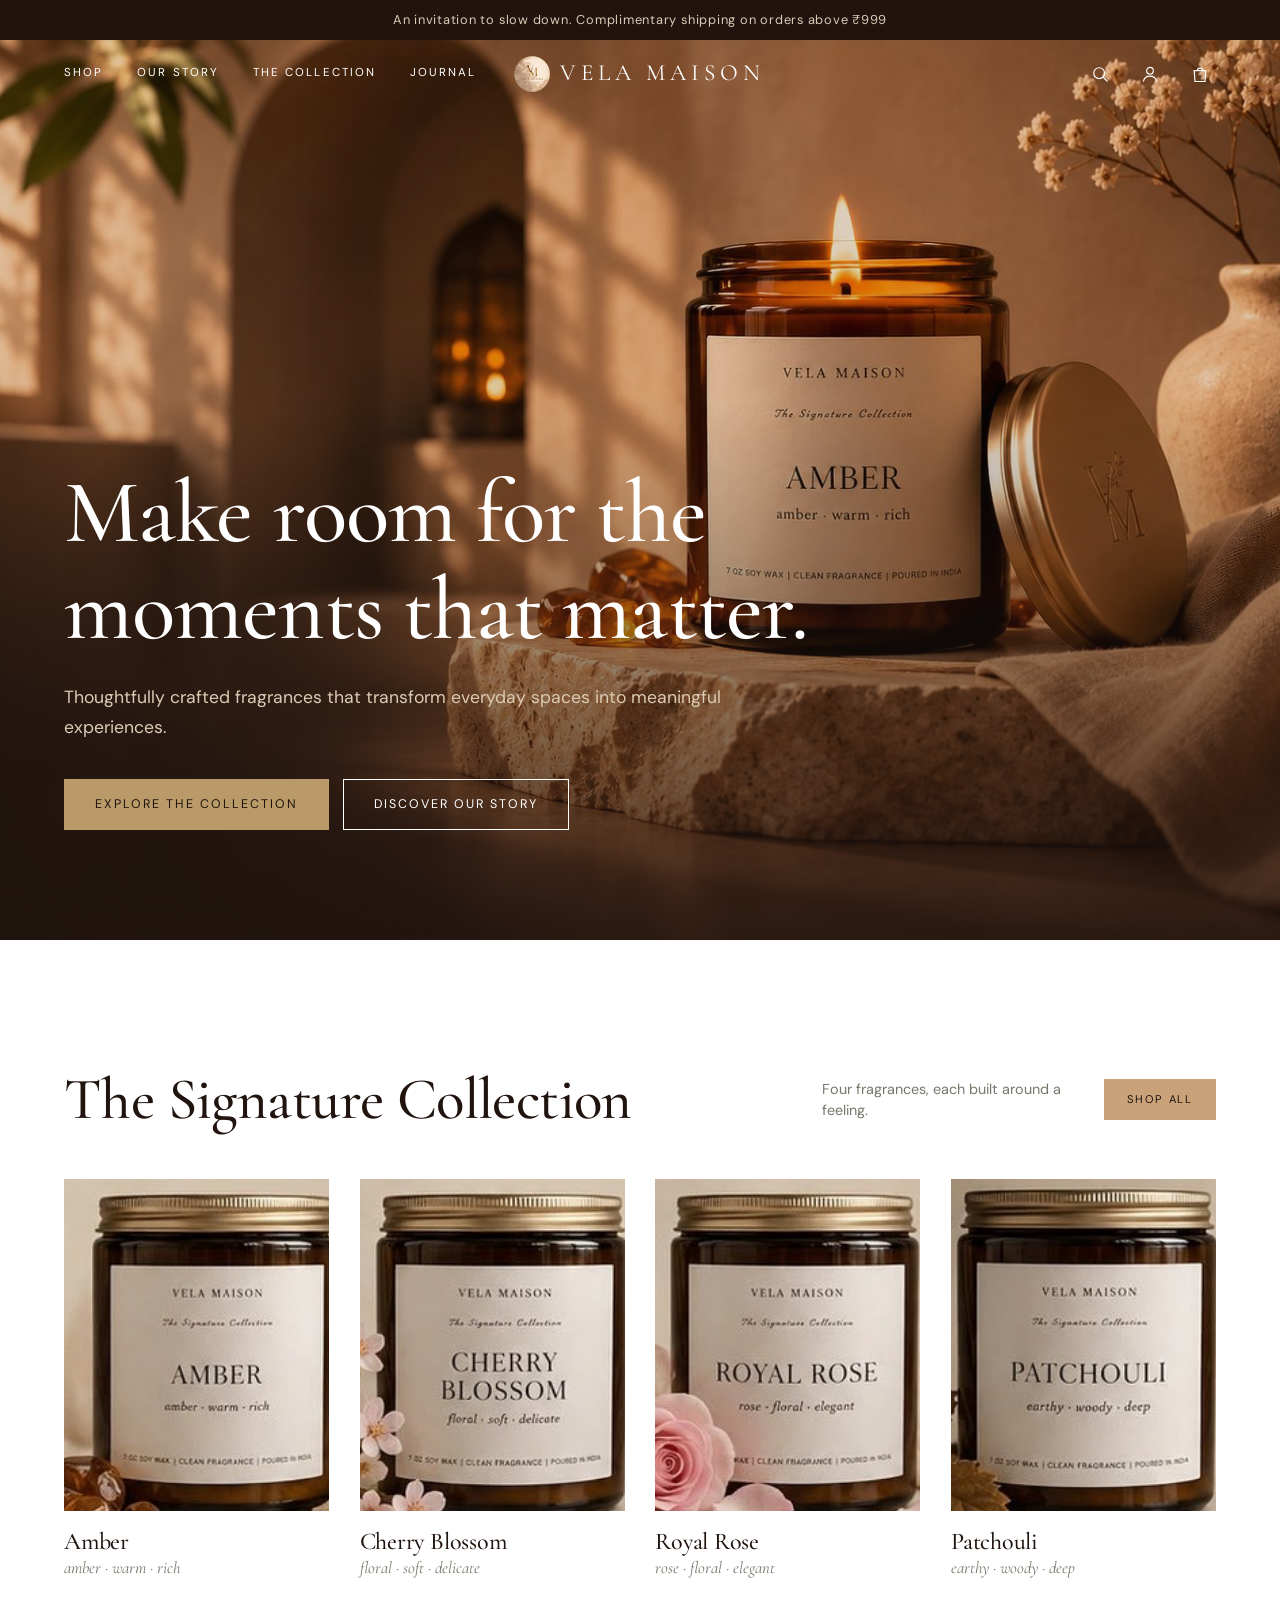
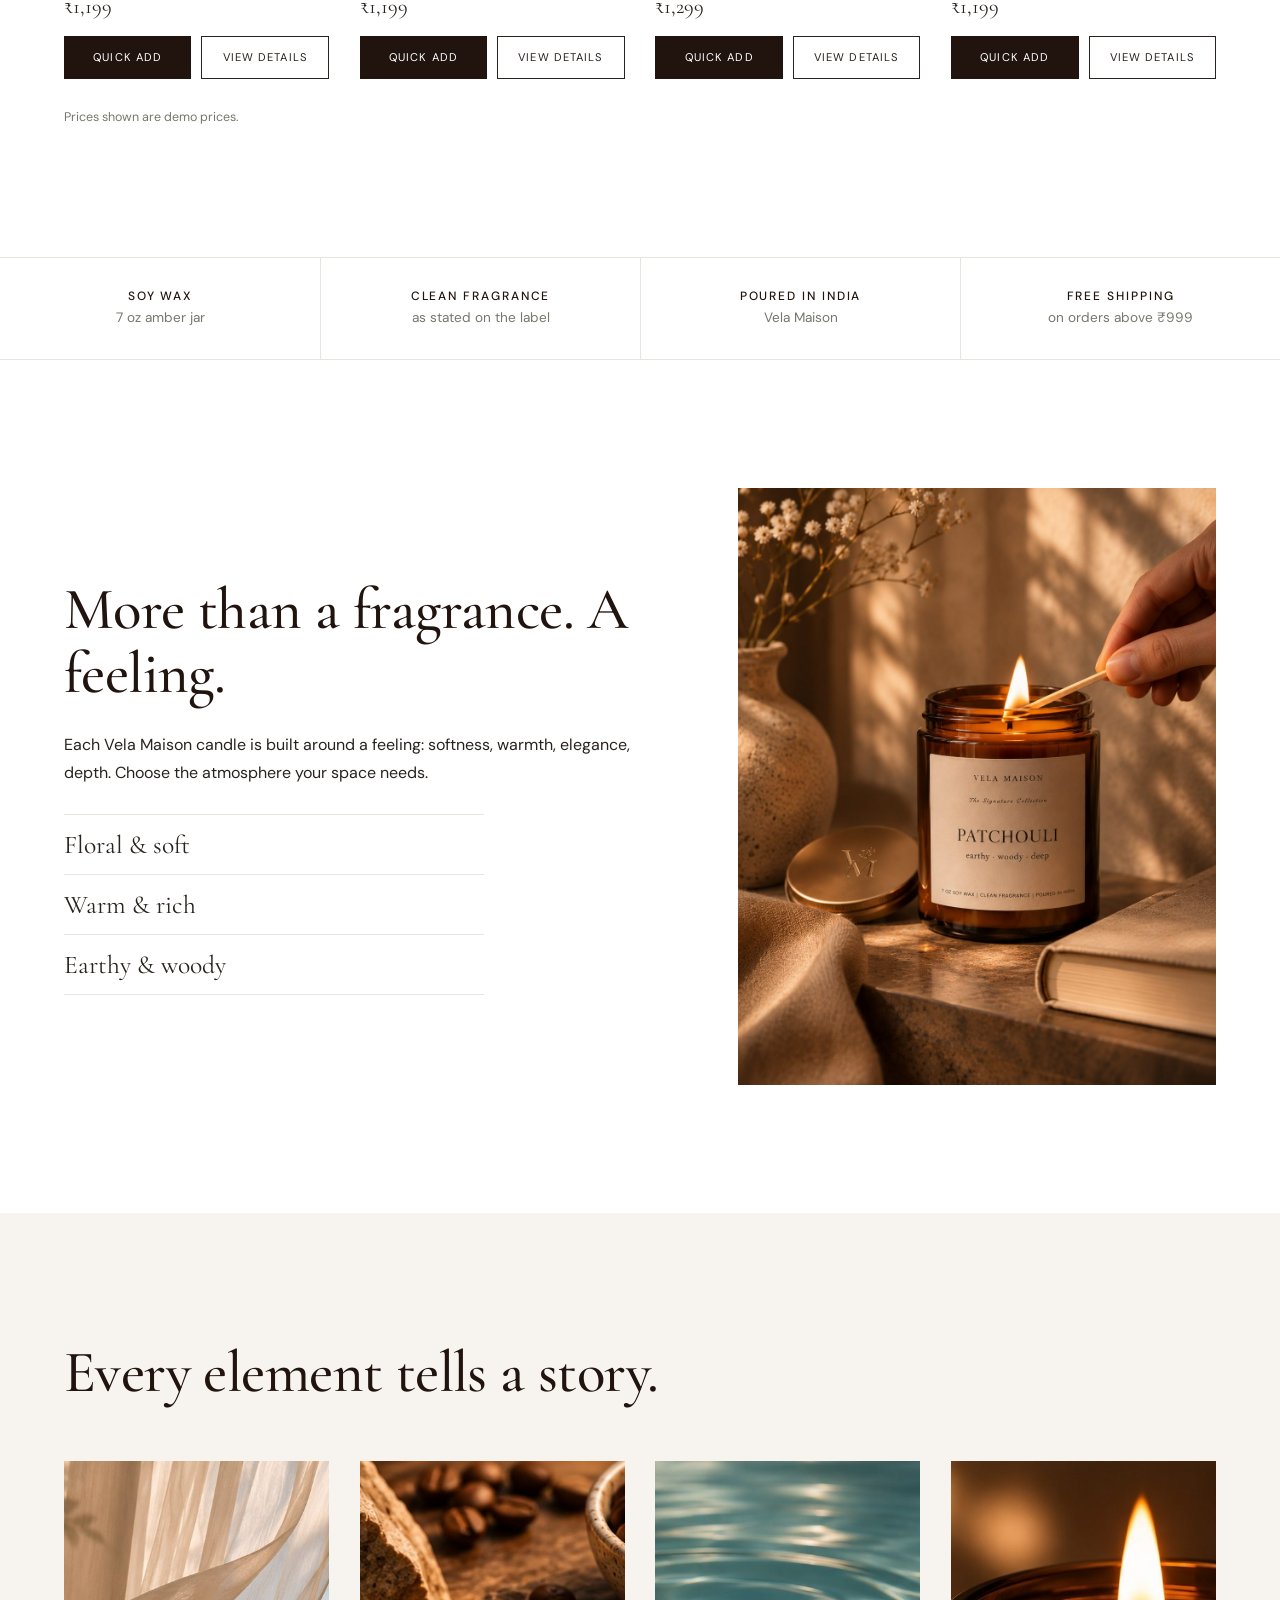
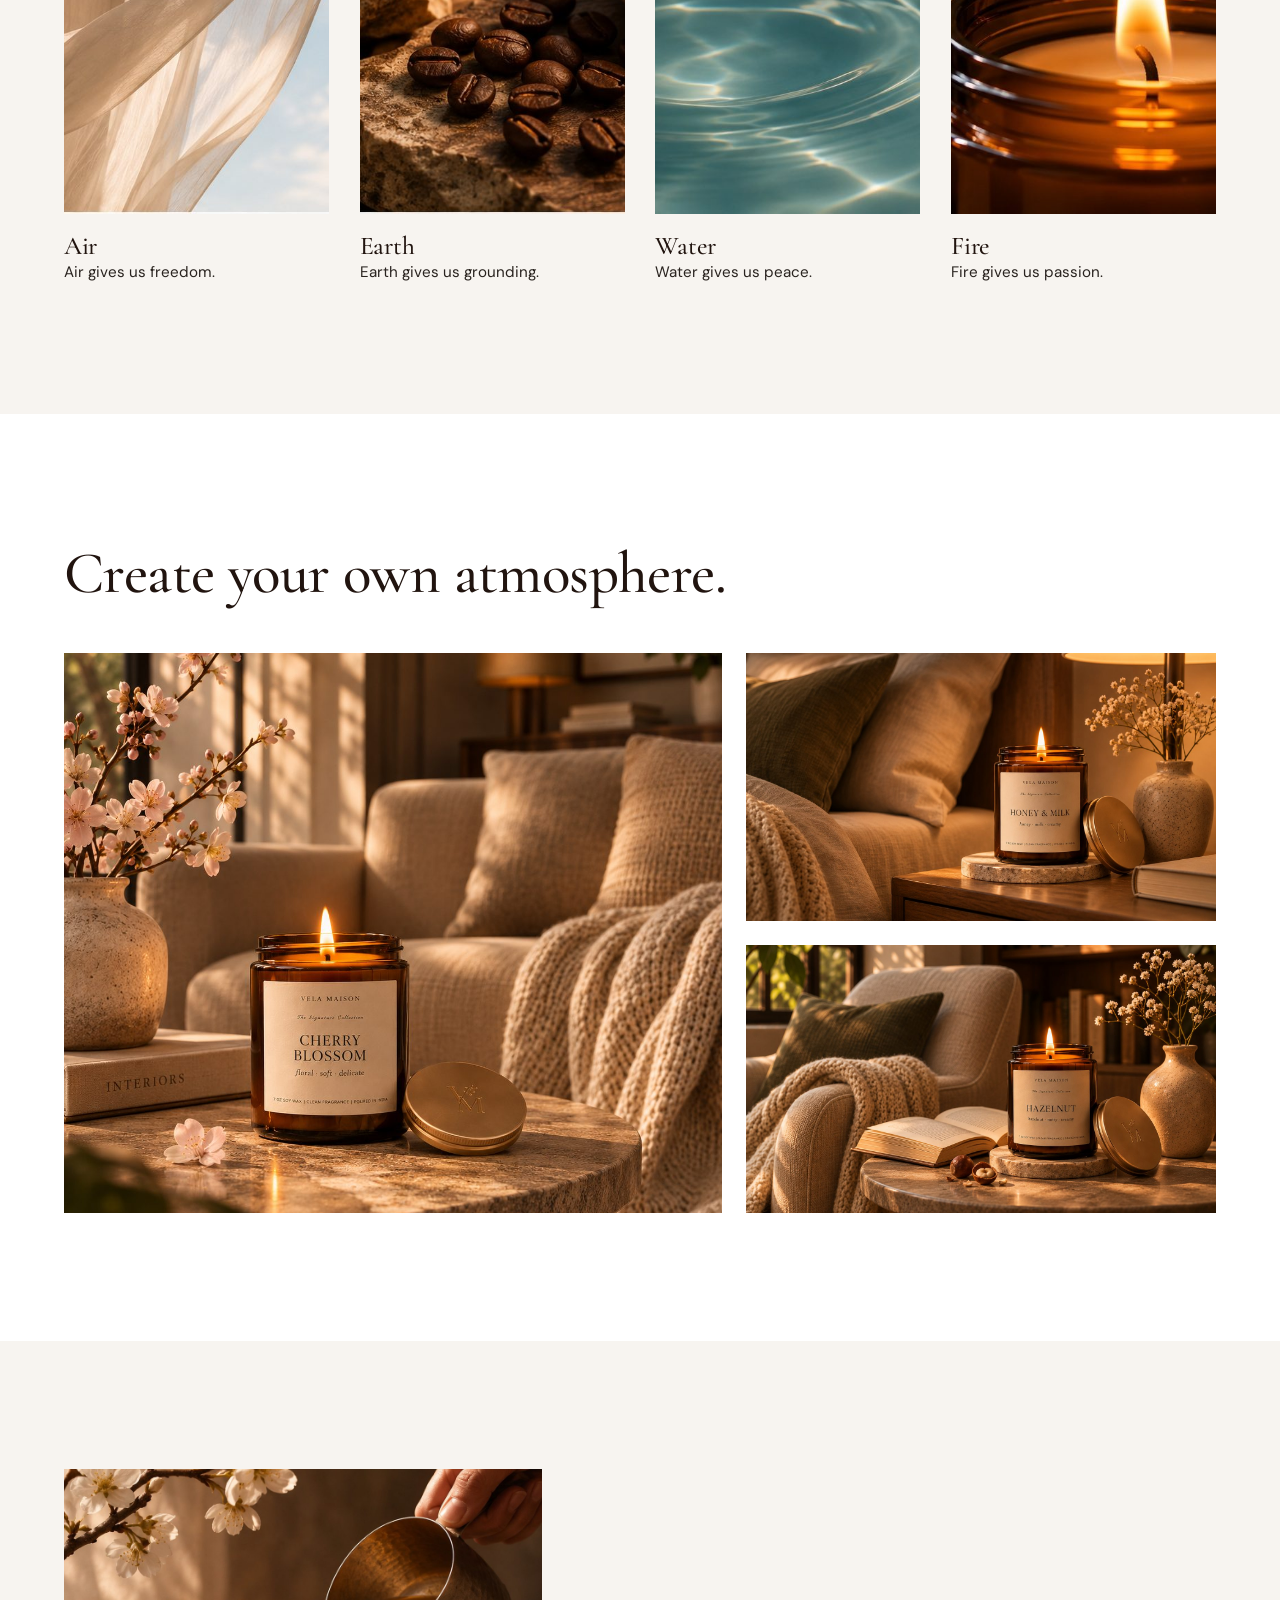
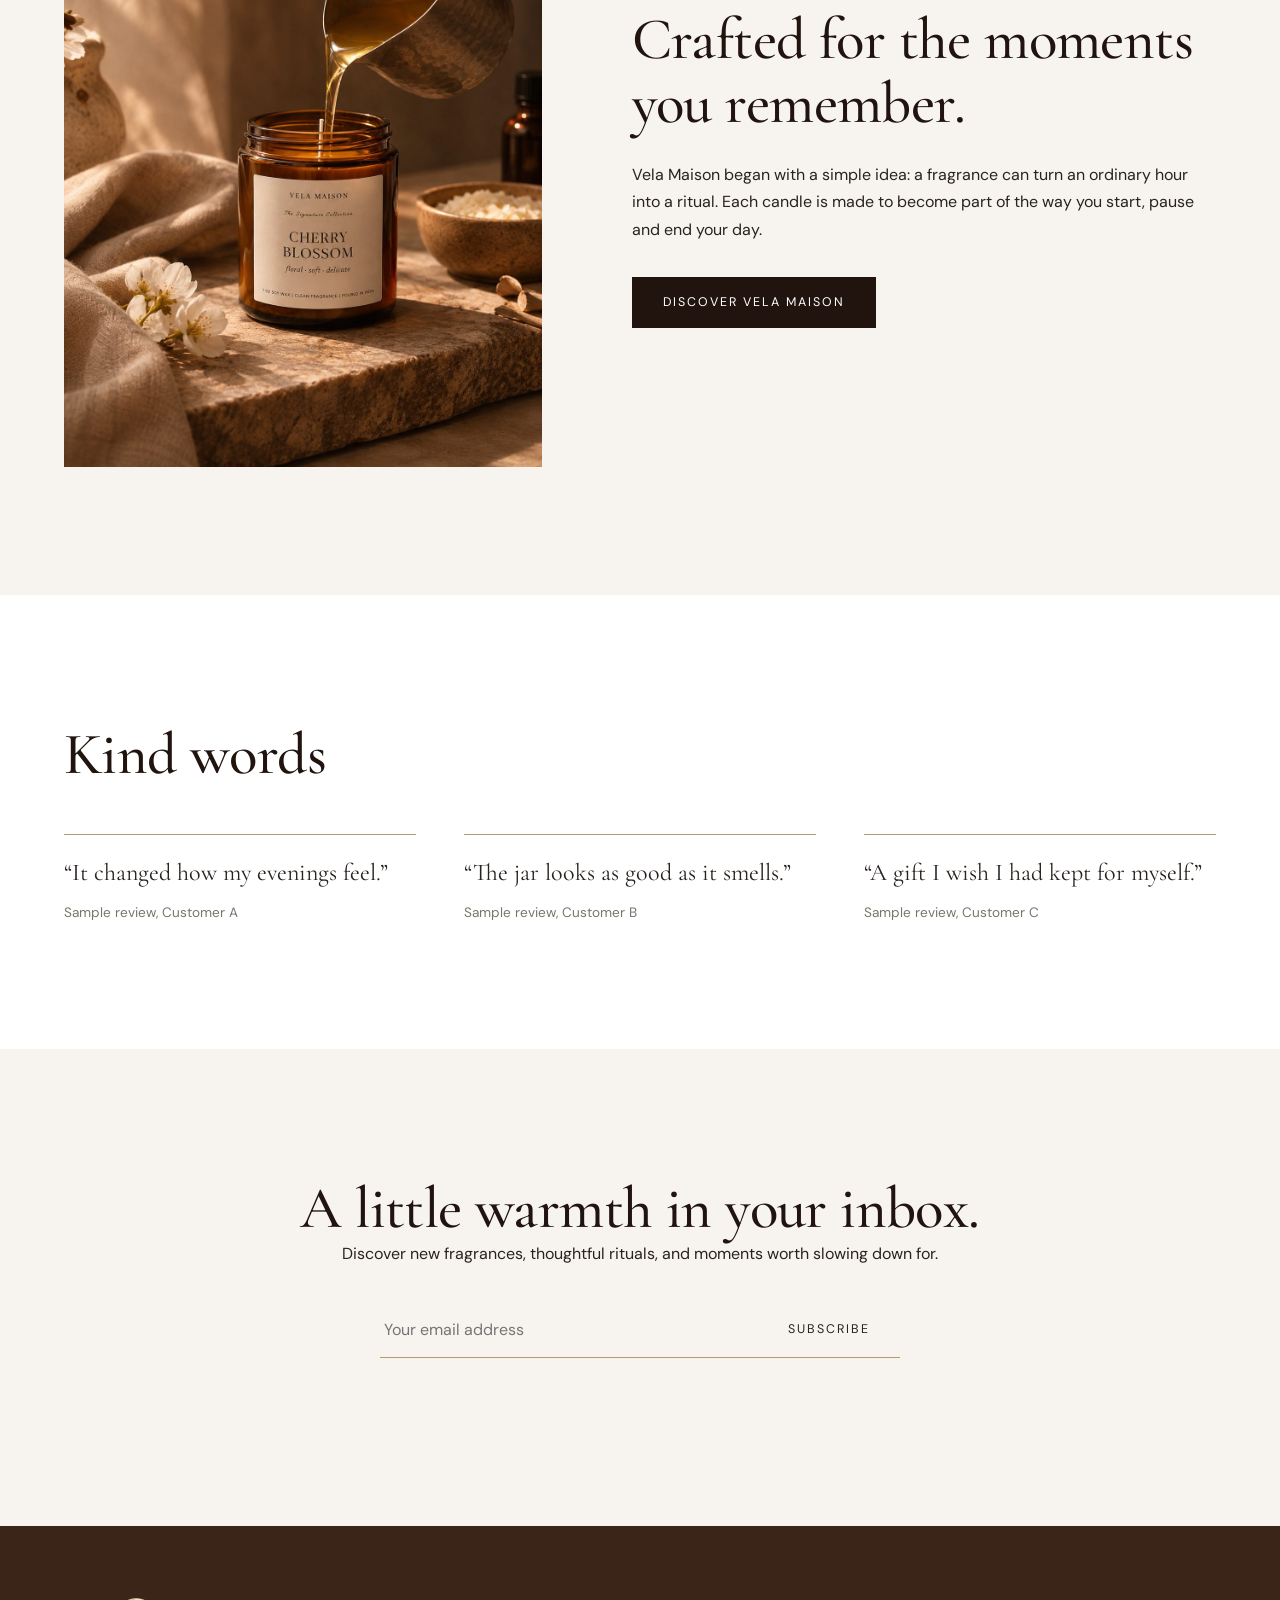
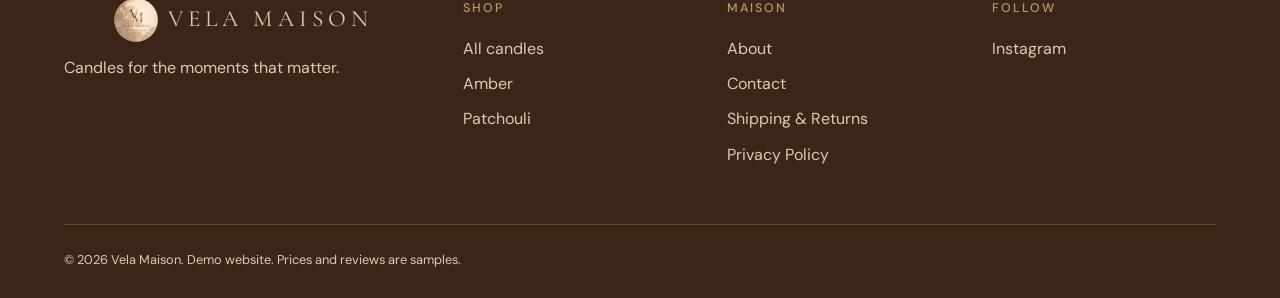
==== commit c4f91404: "New products, white theme" ====
--- a/index.html
+++ b/index.html
@@ -1,11 +1,12 @@
-<!doctype html><html lang="en"><head><title>Vela Maison | Candles for the moments that matter</title><meta name="description" content="Vela Maison is a modern luxury home-fragrance brand. Candles inspired by the four elements."><meta charset="utf-8"><meta name="viewport" content="width=device-width,initial-scale=1"><link rel="preconnect" href="https://fonts.googleapis.com"><link rel="preconnect" href="https://fonts.gstatic.com" crossorigin><link href="https://fonts.googleapis.com/css2?family=Cormorant+Garamond:ital,wght@0,400;0,500;0,600;1,400&family=DM+Sans:wght@400;500&display=swap" rel="stylesheet"><link rel="icon" href="assets/images/favicon.png"><link rel="stylesheet" href="assets/css/style.css"></head>
+<!doctype html><html lang="en"><head><title>Vela Maison | Candles for the moments that matter</title><meta name="description" content="Vela Maison Signature Collection: Amber, Cherry Blossom, Royal Rose and Patchouli candles in amber glass jars."><meta charset="utf-8"><meta name="viewport" content="width=device-width,initial-scale=1"><link rel="preconnect" href="https://fonts.googleapis.com"><link rel="preconnect" href="https://fonts.gstatic.com" crossorigin><link href="https://fonts.googleapis.com/css2?family=Cormorant+Garamond:ital,wght@0,400;0,500;0,600;1,400&family=DM+Sans:wght@400;500&display=swap" rel="stylesheet"><link rel="icon" href="assets/images/favicon.png"><link rel="stylesheet" href="assets/css/style.css"></head>
 <body class="over"><main>
-<section class="hero"><div class="ph" data-src="hero.jpg" role="img" aria-label="Vela Maison candle in a warm interior"></div><div class="hero-in"><h1>Make room for the moments that matter.</h1><p>Thoughtfully crafted fragrances that transform everyday spaces into meaningful experiences.</p><div class="btns"><a class="btn fill" href="shop.html">Explore The Collection</a><a class="btn" href="about.html">Discover Our Story</a></div></div></section>
-<section class="wrap"><div class="split"><div><h2>More than a fragrance. A feeling.</h2><p>Vela Maison creates fragrances inspired by the four elements and the emotions each one carries: freedom, grounding, peace and passion.</p><p>Each candle is designed around a mood, so you can choose the atmosphere your space needs.</p><a class="btn" href="about.html">Our philosophy</a></div><div class="ph" data-src="intro.jpg" role="img" aria-label="Lifestyle photograph"></div></div></section>
-<section class="wrap sand" id="collection"><div class="head"><h2>Find your element.</h2><a class="btn" href="shop.html">Shop all</a></div><div class="grid" id="featured"></div><p class="demo">Prices shown are demo prices.</p></section>
-<section class="wrap dark"><h2>Every element tells a story.</h2><div class="elements"><div><div class="ph" data-src="element-air.jpg"></div><h3>Air</h3><p>Air gives us freedom.</p></div><div><div class="ph" data-src="element-earth.jpg"></div><h3>Earth</h3><p>Earth gives us grounding.</p></div><div><div class="ph" data-src="element-water.jpg"></div><h3>Water</h3><p>Water gives us peace.</p></div><div><div class="ph" data-src="element-fire.jpg"></div><h3>Fire</h3><p>Fire gives us passion.</p></div></div></section>
+<section class="hero"><div class="ph" data-src="hero.jpg" role="img" aria-label="Vela Maison Amber candle in a warm arched niche"></div><div class="hero-in"><h1>Make room for the moments that matter.</h1><p>Thoughtfully crafted fragrances that transform everyday spaces into meaningful experiences.</p><div class="btns"><a class="btn fill" href="shop.html">Explore The Collection</a><a class="btn" href="about.html">Discover Our Story</a></div></div></section>
+<section class="wrap" id="collection"><div class="head"><h2>The Signature Collection</h2><div class="aside"><span>Four fragrances, each built around a feeling.</span><a class="btn tan" href="shop.html">Shop all</a></div></div><div class="grid" id="featured"></div><p class="demo">Prices shown are demo prices.</p></section>
+<section class="strip" aria-label="Highlights"><div><b>Soy wax</b><span>7 oz amber jar</span></div><div><b>Clean fragrance</b><span>as stated on the label</span></div><div><b>Poured in India</b><span>Vela Maison</span></div><div><b>Free shipping</b><span>on orders above ₹999</span></div></section>
+<section class="wrap"><div class="split"><div><h2>More than a fragrance. A feeling.</h2><p>Each Vela Maison candle is built around a feeling: softness, warmth, elegance, depth. Choose the atmosphere your space needs.</p><nav class="fam" aria-label="Find your fragrance"><a href="shop.html?f=Floral">Floral &amp; soft</a><a href="shop.html?f=Warm">Warm &amp; rich</a><a href="shop.html?f=Woody">Earthy &amp; woody</a></nav></div><div class="ph" data-src="intro.jpg" role="img" aria-label="Lighting a Patchouli candle"></div></div></section>
+<section class="wrap sand"><h2>Every element tells a story.</h2><div class="elements"><div><div class="ph" data-src="element-air.jpg"></div><h3>Air</h3><p>Air gives us freedom.</p></div><div><div class="ph" data-src="element-earth.jpg"></div><h3>Earth</h3><p>Earth gives us grounding.</p></div><div><div class="ph" data-src="element-water.jpg"></div><h3>Water</h3><p>Water gives us peace.</p></div><div><div class="ph" data-src="element-fire.jpg"></div><h3>Fire</h3><p>Fire gives us passion.</p></div></div></section>
 <section class="wrap"><h2>Create your own atmosphere.</h2><div class="mag"><div class="ph" data-src="life-1.jpg" role="img" aria-label="Candle in a living room"></div><div class="ph" data-src="life-2.jpg" role="img" aria-label="Candle in a bedroom"></div><div class="ph" data-src="life-3.jpg" role="img" aria-label="Candle in a reading corner"></div></div></section>
-<section class="wrap dark"><div class="split flip"><div><h2>Crafted for the moments you remember.</h2><p>Vela Maison began with a simple idea: a fragrance can turn an ordinary hour into a ritual. Each candle is made to become part of the way you start, pause and end your day.</p><a class="btn fill" href="about.html">Discover Vela Maison</a></div><div class="ph" data-src="story.jpg" role="img" aria-label="Vela Maison craft"></div></div></section>
+<section class="wrap sand"><div class="split flip"><div><h2>Crafted for the moments you remember.</h2><p>Vela Maison began with a simple idea: a fragrance can turn an ordinary hour into a ritual. Each candle is made to become part of the way you start, pause and end your day.</p><a class="btn fill" href="about.html">Discover Vela Maison</a></div><div class="ph" data-src="story.jpg" role="img" aria-label="Pouring a Cherry Blossom candle"></div></div></section>
 <section class="wrap"><h2>Kind words</h2><div class="quotes"><blockquote>“It changed how my evenings feel.”<cite>Sample review, Customer A</cite></blockquote><blockquote>“The jar looks as good as it smells.”<cite>Sample review, Customer B</cite></blockquote><blockquote>“A gift I wish I had kept for myself.”<cite>Sample review, Customer C</cite></blockquote></div></section>
 <section class="wrap sand nl"><h2>A little warmth in your inbox.</h2><p>Discover new fragrances, thoughtful rituals, and moments worth slowing down for.</p><form id="nlForm"><input type="email" required placeholder="Your email address" aria-label="Email address"><button class="btn" style="border:0">Subscribe</button></form><p id="nlmsg" role="status"></p></section>
 </main><script src="assets/js/cart.js"></script><script src="assets/js/main.js"></script></body></html>
--- a/assets/css/style.css
+++ b/assets/css/style.css
@@ -91,3 +91,23 @@
 @media(max-width:520px){.grid{gap:14px}.card .acts{flex-direction:column}.fgrid{grid-template-columns:1fr}.bar{padding:14px 20px}.co,.qv .info{padding:28px 22px}}
 @media(prefers-reduced-motion:reduce){*{animation:none!important;transition:none!important}html{scroll-behavior:auto}}
 .logo{display:flex;align-items:center;gap:10px}
+.hero>.ph{background-position:72% 50%}
+/* white theme, inspired by editorial luxury candle sites */
+:root{--ivory:#fff;--line:#E9E4DD}
+body{background:#fff}.sand{background:#F7F4F0}.co .note{background:#F7F4F0}
+.ph{background-color:#F3EFEA}.hero>.ph{background-color:#3a261c}
+main h2,main h3{color:var(--esp)}
+.bar{display:grid;grid-template-columns:1fr auto 1fr;align-items:center}
+.lft{display:flex;align-items:center;gap:20px}.icons{justify-content:flex-end}
+.logo{font-size:1.45rem;letter-spacing:.22em;text-transform:uppercase;justify-content:center}
+nav.main{font-size:.72rem;letter-spacing:.18em}
+.head{align-items:center}.aside{display:flex;align-items:center;gap:22px;font-size:.9rem;color:var(--sage)}.aside span{max-width:26ch;line-height:1.4}
+.btn.tan{background:#C9A27A;border-color:#C9A27A;color:var(--esp);padding:10px 22px;font-size:.7rem}.btn.tan:hover{background:var(--esp);border-color:var(--esp);color:#fff}
+.card .mood{font-style:italic;font-family:var(--serif);font-size:1.05rem}
+.strip{display:grid;grid-template-columns:repeat(4,1fr);border-top:1px solid var(--line);border-bottom:1px solid var(--line);text-align:center}
+.strip div{padding:30px 12px;display:flex;flex-direction:column;gap:2px}.strip div+div{border-left:1px solid var(--line)}
+.strip b{font:500 .75rem var(--sans);letter-spacing:.16em;text-transform:uppercase;color:var(--esp)}.strip span{font-size:.85rem;color:var(--sage)}
+.fam{margin-top:28px;max-width:420px}.fam a{display:block;padding:14px 0;border-top:1px solid var(--line);font:1.6rem var(--serif);transition:padding .3s,color .3s}.fam a:last-child{border-bottom:1px solid var(--line)}.fam a:hover{padding-left:10px;color:var(--gold)}
+.elements h3{color:var(--esp)}
+footer{background:#3B2519}
+@media(max-width:960px){.logo{font-size:1.05rem;letter-spacing:.16em}.strip{grid-template-columns:1fr 1fr}.strip div:nth-child(3){border-left:0}.strip div:nth-child(n+3){border-top:1px solid var(--line)}.aside span{display:none}}
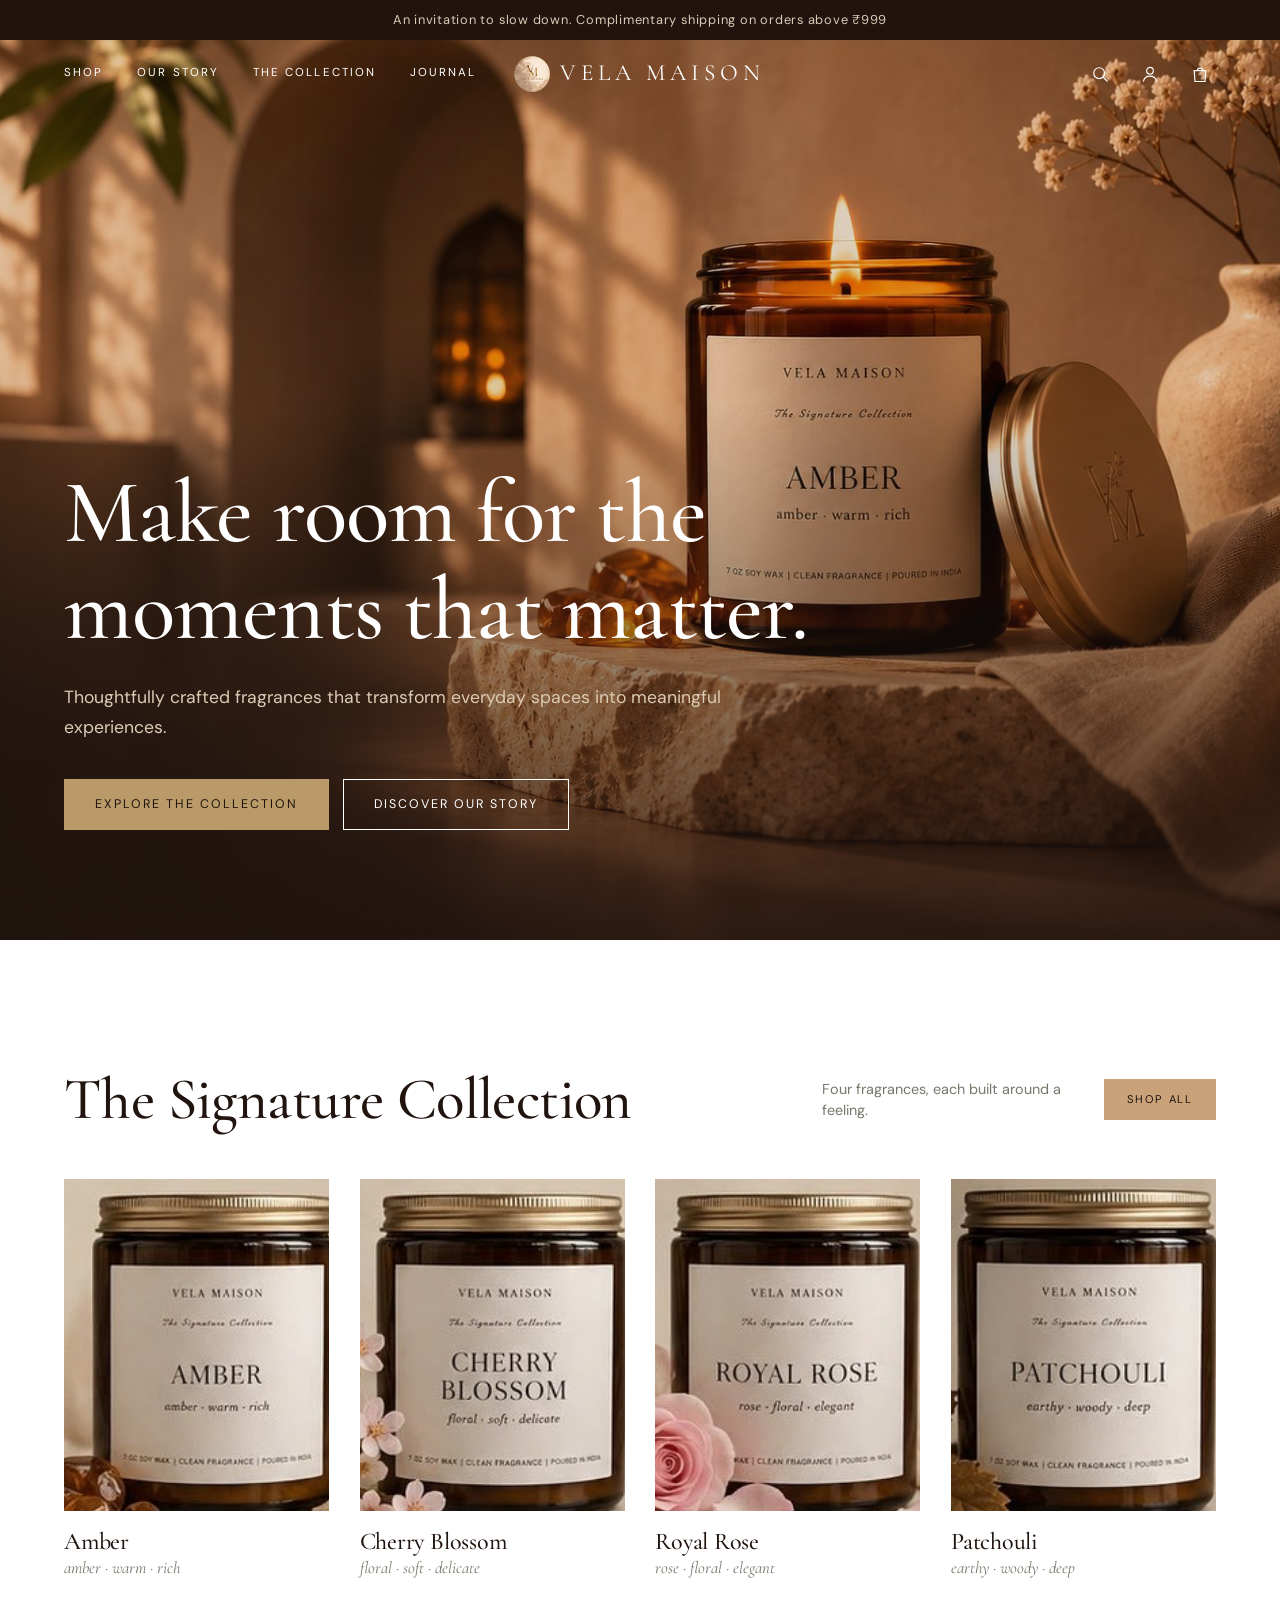
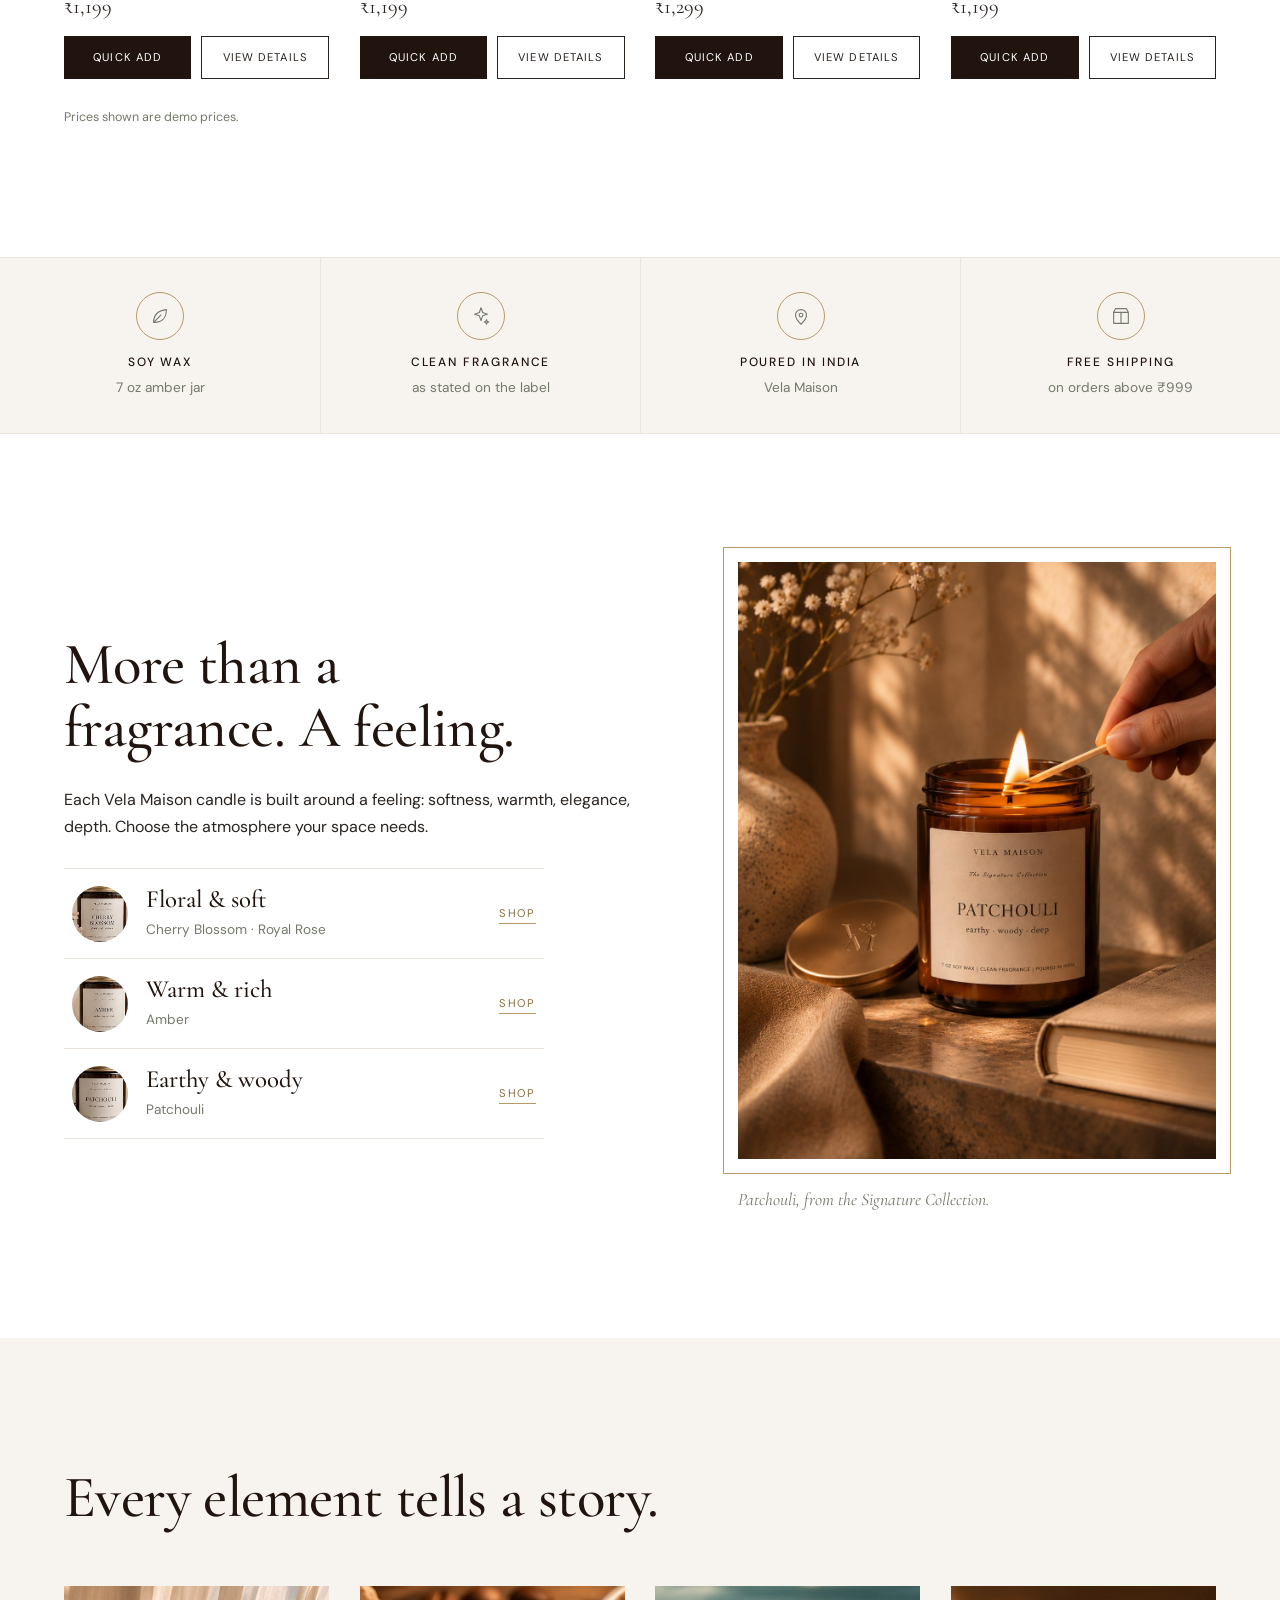
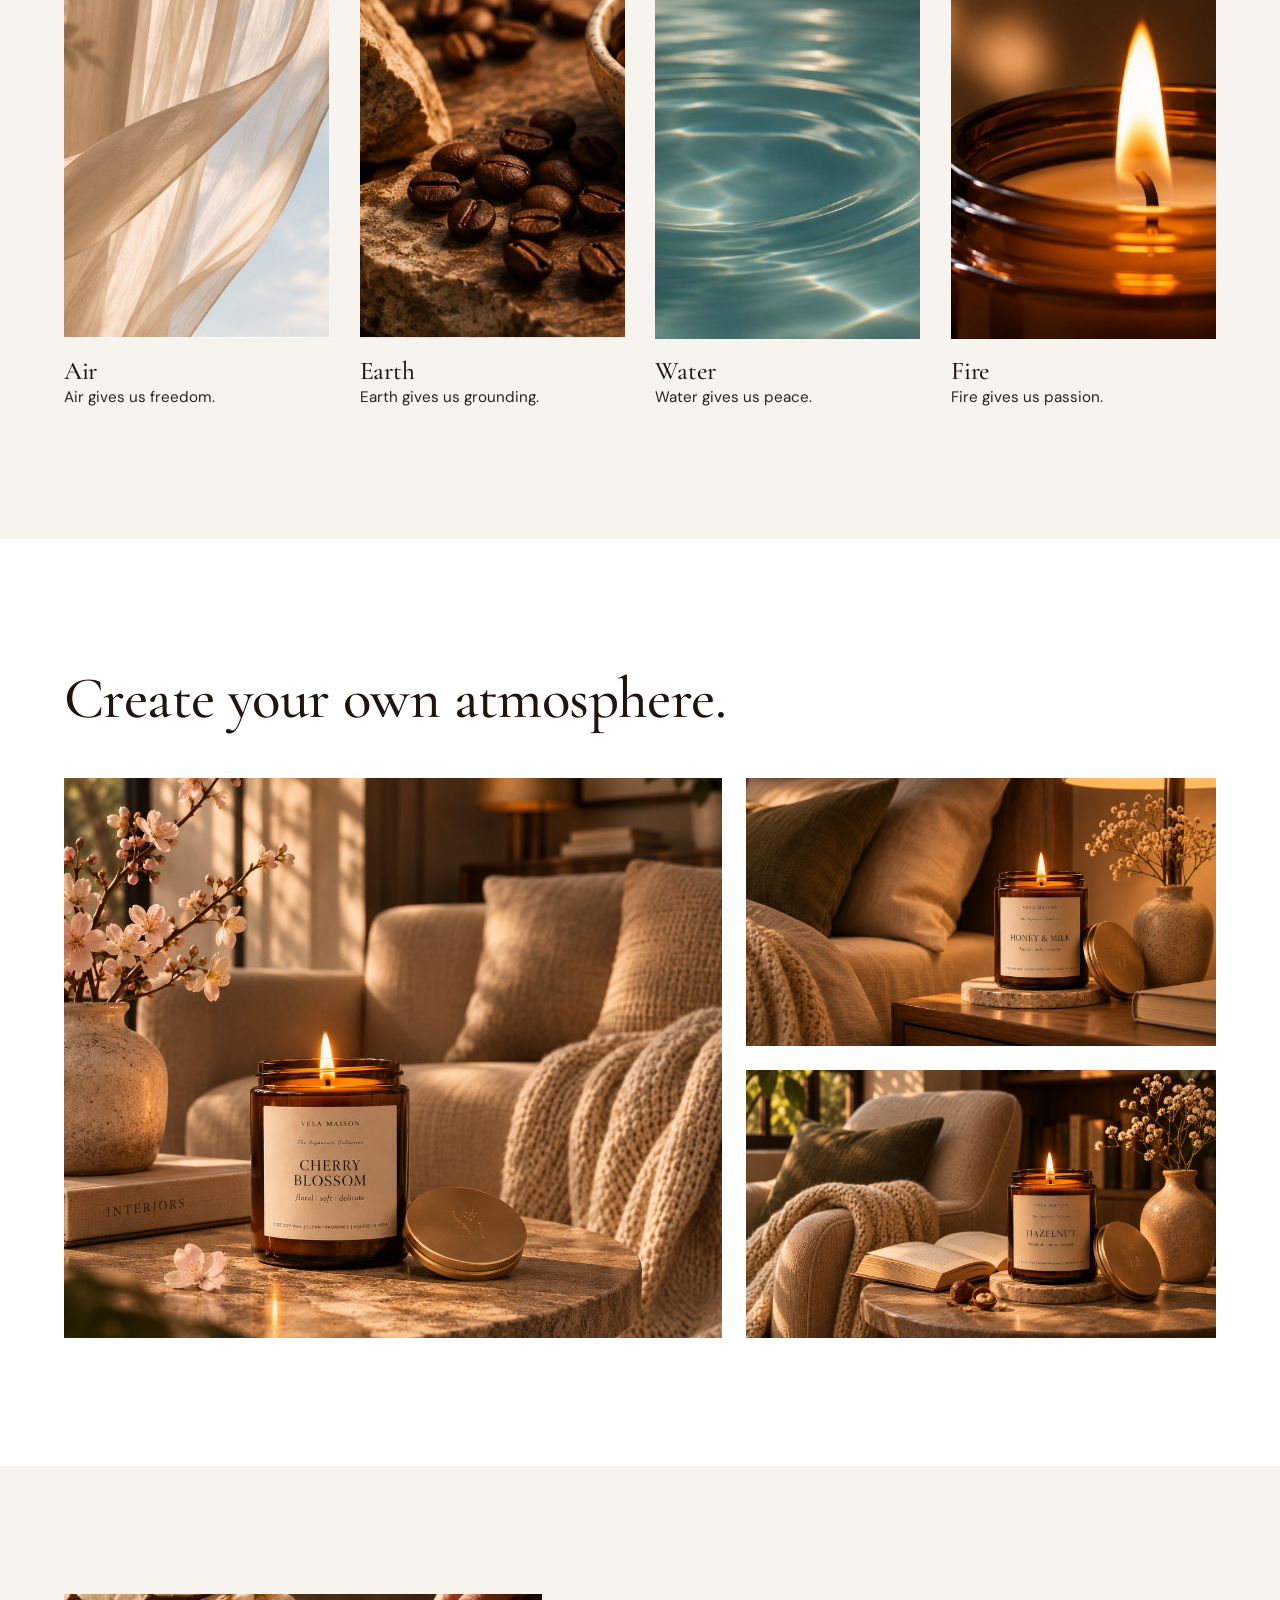
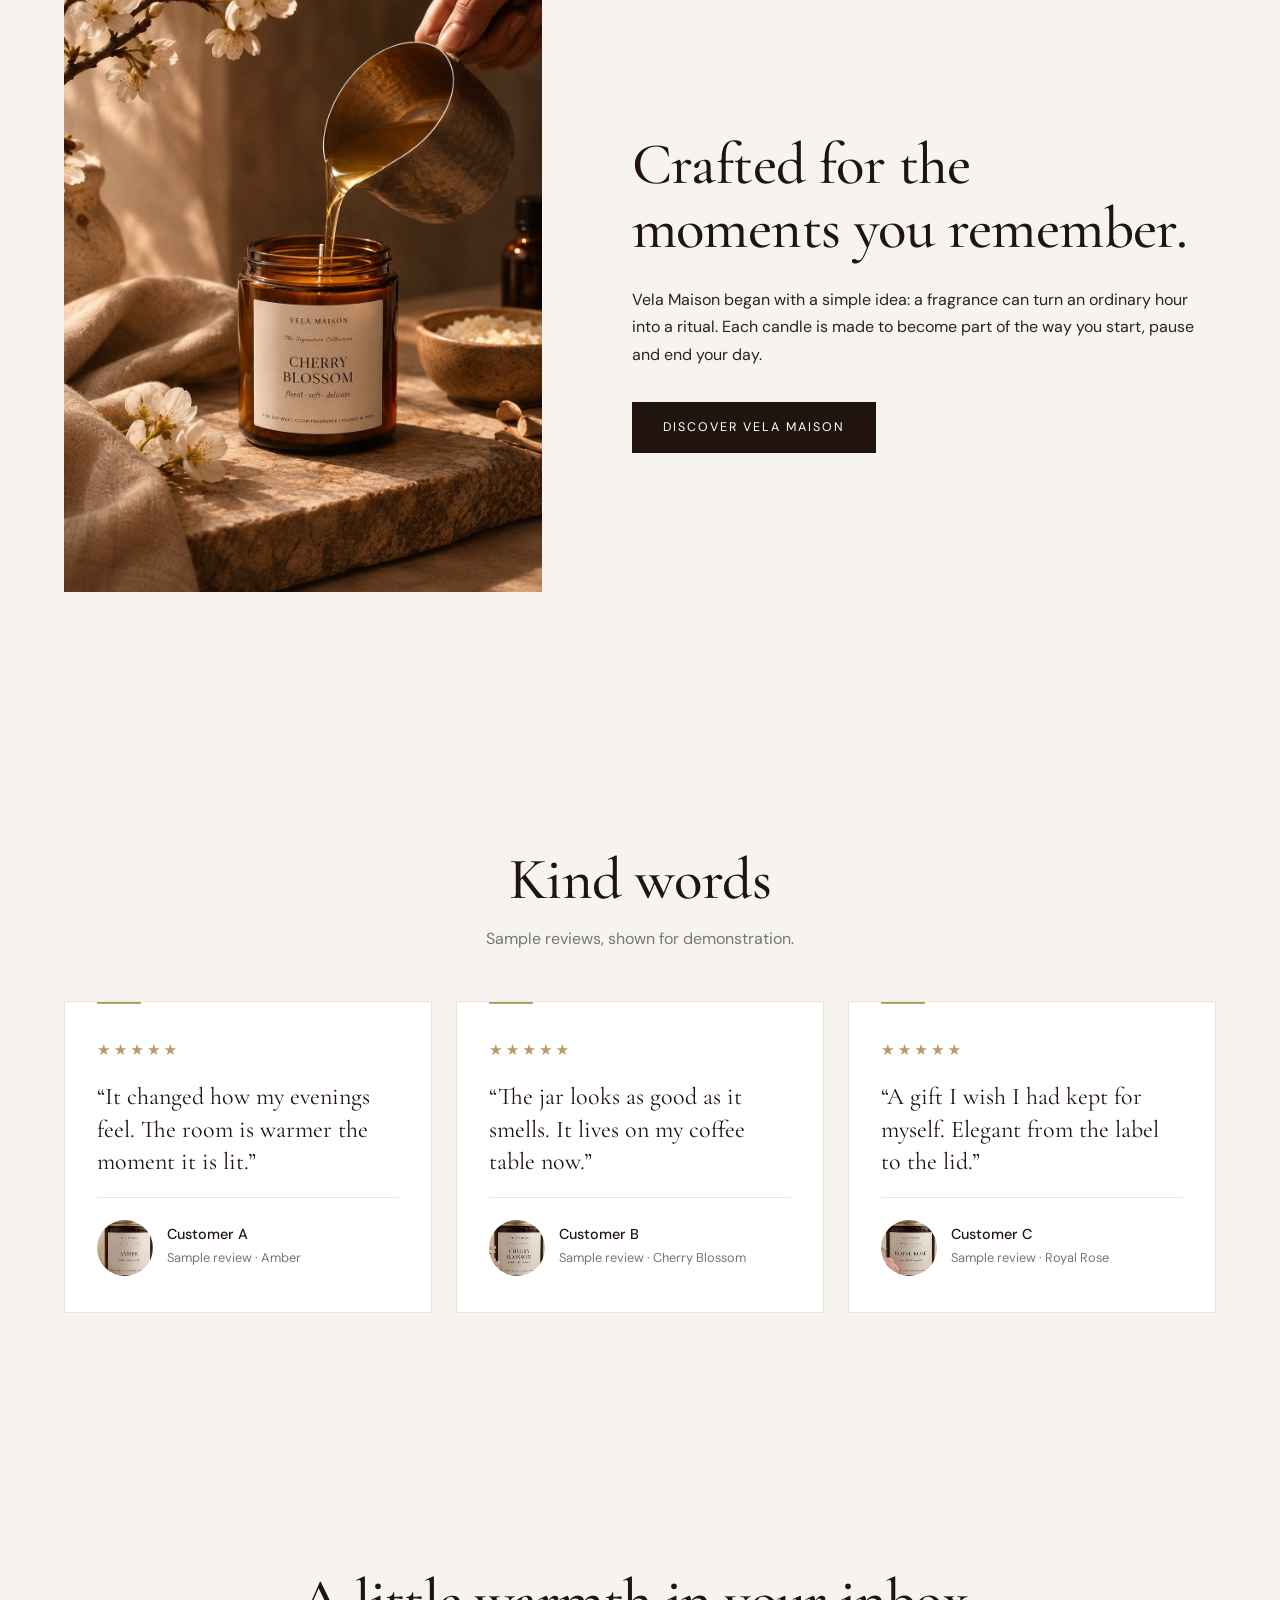
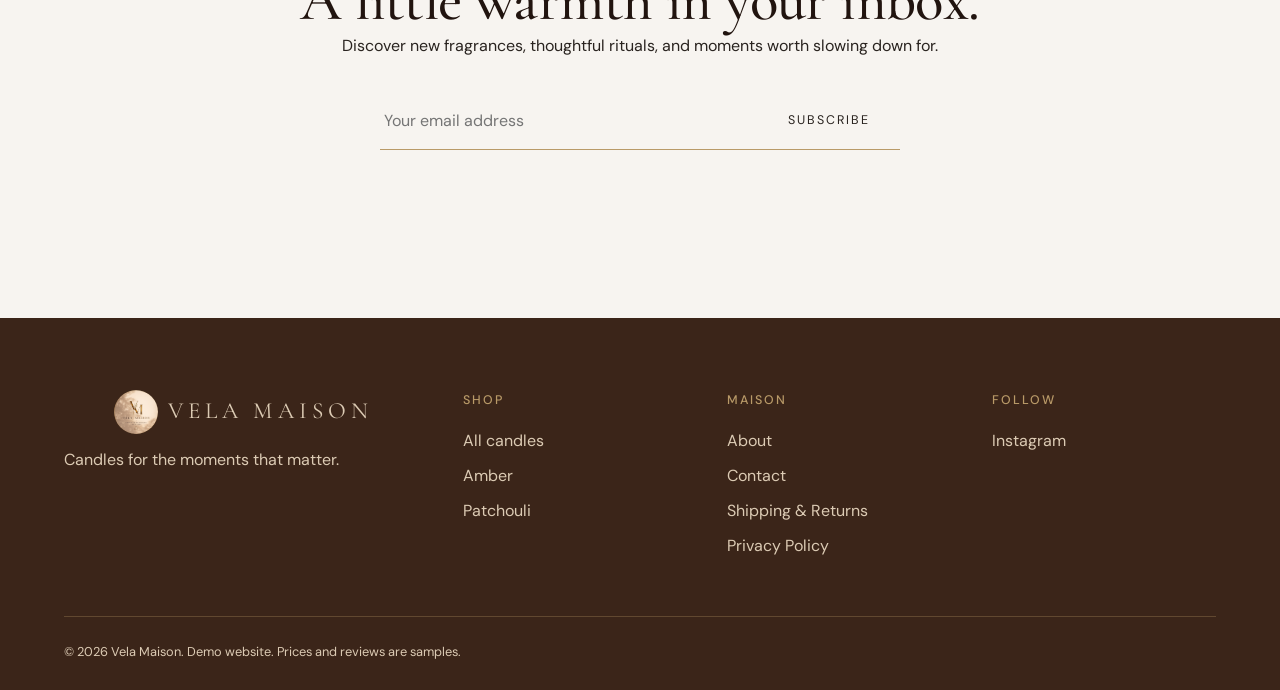
==== commit 78998d23: "Richer highlights, fragrance list and reviews" ====
--- a/index.html
+++ b/index.html
@@ -2,11 +2,11 @@
 <body class="over"><main>
 <section class="hero"><div class="ph" data-src="hero.jpg" role="img" aria-label="Vela Maison Amber candle in a warm arched niche"></div><div class="hero-in"><h1>Make room for the moments that matter.</h1><p>Thoughtfully crafted fragrances that transform everyday spaces into meaningful experiences.</p><div class="btns"><a class="btn fill" href="shop.html">Explore The Collection</a><a class="btn" href="about.html">Discover Our Story</a></div></div></section>
 <section class="wrap" id="collection"><div class="head"><h2>The Signature Collection</h2><div class="aside"><span>Four fragrances, each built around a feeling.</span><a class="btn tan" href="shop.html">Shop all</a></div></div><div class="grid" id="featured"></div><p class="demo">Prices shown are demo prices.</p></section>
-<section class="strip" aria-label="Highlights"><div><b>Soy wax</b><span>7 oz amber jar</span></div><div><b>Clean fragrance</b><span>as stated on the label</span></div><div><b>Poured in India</b><span>Vela Maison</span></div><div><b>Free shipping</b><span>on orders above ₹999</span></div></section>
-<section class="wrap"><div class="split"><div><h2>More than a fragrance. A feeling.</h2><p>Each Vela Maison candle is built around a feeling: softness, warmth, elegance, depth. Choose the atmosphere your space needs.</p><nav class="fam" aria-label="Find your fragrance"><a href="shop.html?f=Floral">Floral &amp; soft</a><a href="shop.html?f=Warm">Warm &amp; rich</a><a href="shop.html?f=Woody">Earthy &amp; woody</a></nav></div><div class="ph" data-src="intro.jpg" role="img" aria-label="Lighting a Patchouli candle"></div></div></section>
+<section class="strip" aria-label="Highlights"><div><span class="ico"><svg viewBox="0 0 24 24" aria-hidden="true"><path d="M5 19c0-8 5-13 14-14 0 9-5 14-13 14z"/><path d="M5 19l8-8"/></svg></span><b>Soy wax</b><span>7 oz amber jar</span></div><div><span class="ico"><svg viewBox="0 0 24 24" aria-hidden="true"><path d="M12 3l1.8 5.2L19 10l-5.2 1.8L12 17l-1.8-5.2L5 10l5.2-1.8z"/><path d="M18 16l.7 1.8L20.5 18.5l-1.8.7L18 21l-.7-1.8-1.8-.7 1.8-.7z"/></svg></span><b>Clean fragrance</b><span>as stated on the label</span></div><div><span class="ico"><svg viewBox="0 0 24 24" aria-hidden="true"><path d="M12 21s-6-5.6-6-10a6 6 0 0112 0c0 4.4-6 10-6 10z"/><circle cx="12" cy="11" r="2"/></svg></span><b>Poured in India</b><span>Vela Maison</span></div><div><span class="ico"><svg viewBox="0 0 24 24" aria-hidden="true"><path d="M4 8h16v12H4z"/><path d="M4 8l2-4h12l2 4M12 8v12"/></svg></span><b>Free shipping</b><span>on orders above ₹999</span></div></section>
+<section class="wrap"><div class="split"><div><h2>More than a fragrance. A feeling.</h2><p>Each Vela Maison candle is built around a feeling: softness, warmth, elegance, depth. Choose the atmosphere your space needs.</p><nav class="fam" aria-label="Find your fragrance"><a href="shop.html?f=Floral"><span class="ph t" data-src="cherry-blossom.jpg"></span><span><b>Floral &amp; soft</b><em>Cherry Blossom · Royal Rose</em></span><i>Shop</i></a><a href="shop.html?f=Warm"><span class="ph t" data-src="amber.jpg"></span><span><b>Warm &amp; rich</b><em>Amber</em></span><i>Shop</i></a><a href="shop.html?f=Woody"><span class="ph t" data-src="patchouli.jpg"></span><span><b>Earthy &amp; woody</b><em>Patchouli</em></span><i>Shop</i></a></nav></div><figure class="framed"><div class="ph" data-src="intro.jpg" role="img" aria-label="Lighting a Patchouli candle"></div><figcaption>Patchouli, from the Signature Collection.</figcaption></figure></div></section>
 <section class="wrap sand"><h2>Every element tells a story.</h2><div class="elements"><div><div class="ph" data-src="element-air.jpg"></div><h3>Air</h3><p>Air gives us freedom.</p></div><div><div class="ph" data-src="element-earth.jpg"></div><h3>Earth</h3><p>Earth gives us grounding.</p></div><div><div class="ph" data-src="element-water.jpg"></div><h3>Water</h3><p>Water gives us peace.</p></div><div><div class="ph" data-src="element-fire.jpg"></div><h3>Fire</h3><p>Fire gives us passion.</p></div></div></section>
 <section class="wrap"><h2>Create your own atmosphere.</h2><div class="mag"><div class="ph" data-src="life-1.jpg" role="img" aria-label="Candle in a living room"></div><div class="ph" data-src="life-2.jpg" role="img" aria-label="Candle in a bedroom"></div><div class="ph" data-src="life-3.jpg" role="img" aria-label="Candle in a reading corner"></div></div></section>
 <section class="wrap sand"><div class="split flip"><div><h2>Crafted for the moments you remember.</h2><p>Vela Maison began with a simple idea: a fragrance can turn an ordinary hour into a ritual. Each candle is made to become part of the way you start, pause and end your day.</p><a class="btn fill" href="about.html">Discover Vela Maison</a></div><div class="ph" data-src="story.jpg" role="img" aria-label="Pouring a Cherry Blossom candle"></div></div></section>
-<section class="wrap"><h2>Kind words</h2><div class="quotes"><blockquote>“It changed how my evenings feel.”<cite>Sample review, Customer A</cite></blockquote><blockquote>“The jar looks as good as it smells.”<cite>Sample review, Customer B</cite></blockquote><blockquote>“A gift I wish I had kept for myself.”<cite>Sample review, Customer C</cite></blockquote></div></section>
+<section class="wrap sand"><div class="center"><h2>Kind words</h2><p>Sample reviews, shown for demonstration.</p></div><div class="revs"><figure class="rev"><div class="stars" role="img" aria-label="5 out of 5 stars">★★★★★</div><blockquote>“It changed how my evenings feel. The room is warmer the moment it is lit.”</blockquote><figcaption><span class="ph t" data-src="amber.jpg"></span><span><b>Customer A</b><em>Sample review · Amber</em></span></figcaption></figure><figure class="rev"><div class="stars" role="img" aria-label="5 out of 5 stars">★★★★★</div><blockquote>“The jar looks as good as it smells. It lives on my coffee table now.”</blockquote><figcaption><span class="ph t" data-src="cherry-blossom.jpg"></span><span><b>Customer B</b><em>Sample review · Cherry Blossom</em></span></figcaption></figure><figure class="rev"><div class="stars" role="img" aria-label="5 out of 5 stars">★★★★★</div><blockquote>“A gift I wish I had kept for myself. Elegant from the label to the lid.”</blockquote><figcaption><span class="ph t" data-src="royal-rose.jpg"></span><span><b>Customer C</b><em>Sample review · Royal Rose</em></span></figcaption></figure></div></section>
 <section class="wrap sand nl"><h2>A little warmth in your inbox.</h2><p>Discover new fragrances, thoughtful rituals, and moments worth slowing down for.</p><form id="nlForm"><input type="email" required placeholder="Your email address" aria-label="Email address"><button class="btn" style="border:0">Subscribe</button></form><p id="nlmsg" role="status"></p></section>
 </main><script src="assets/js/cart.js"></script><script src="assets/js/main.js"></script></body></html>
--- a/assets/css/style.css
+++ b/assets/css/style.css
@@ -111,3 +111,23 @@
 .elements h3{color:var(--esp)}
 footer{background:#3B2519}
 @media(max-width:960px){.logo{font-size:1.05rem;letter-spacing:.16em}.strip{grid-template-columns:1fr 1fr}.strip div:nth-child(3){border-left:0}.strip div:nth-child(n+3){border-top:1px solid var(--line)}.aside span{display:none}}
+/* richer highlights, fragrance list and reviews */
+h1,h2{text-wrap:balance}
+.strip{background:#F7F4F0}.strip div{align-items:center;gap:6px;padding:34px 12px}
+.ico{width:48px;height:48px;border:1px solid var(--gold);border-radius:50%;display:grid;place-items:center;margin-bottom:8px;color:#8A6D3F}
+.ico svg{width:22px;height:22px;fill:none;stroke:currentColor;stroke-width:1.2;stroke-linecap:round;stroke-linejoin:round}
+.t{width:56px;height:56px;border-radius:50%;padding:0;font-size:0;flex:none}.t::after{display:none}
+.fam{max-width:480px}.fam a{display:grid;grid-template-columns:56px 1fr auto;gap:18px;align-items:center;padding:16px 8px;font:inherit;transition:background .3s}
+.fam a:hover{background:#FAF8F5;padding-left:8px;color:inherit}.fam b{display:block;font:500 1.55rem/1.2 var(--serif);color:var(--esp)}
+.fam em{font-style:normal;font-size:.85rem;color:var(--sage)}.fam i{font-style:normal;font-size:.7rem;letter-spacing:.16em;text-transform:uppercase;color:#8A6D3F;border-bottom:1px solid var(--gold)}
+.framed{margin:0}.framed .ph{outline:1px solid var(--gold);outline-offset:14px}
+.framed figcaption{margin-top:30px;font:italic 1.1rem var(--serif);color:var(--sage)}
+.center{text-align:center}.center p{margin:14px auto 0;color:var(--sage)}
+.revs{display:grid;grid-template-columns:repeat(3,1fr);gap:24px;margin-top:48px}
+.rev{margin:0;background:#fff;border:1px solid var(--line);padding:36px 32px;display:flex;flex-direction:column;gap:18px;position:relative}
+.rev::before{content:'';position:absolute;top:0;left:32px;width:44px;height:2px;background:var(--gold)}
+.stars{color:var(--gold);letter-spacing:.2em;font-size:.95rem}
+.rev blockquote{border:0;padding:0;font-size:1.5rem;line-height:1.35;color:var(--esp)}
+.rev figcaption{display:flex;align-items:center;gap:14px;margin-top:auto;padding-top:22px;border-top:1px solid var(--line)}
+.rev figcaption b{display:block;font:500 .9rem var(--sans);color:var(--esp)}.rev figcaption em{font-style:normal;font-size:.8rem;color:var(--sage)}
+@media(max-width:960px){.revs{grid-template-columns:1fr}.framed .ph{outline-offset:10px}.strip div:nth-child(3){border-left:0}}
